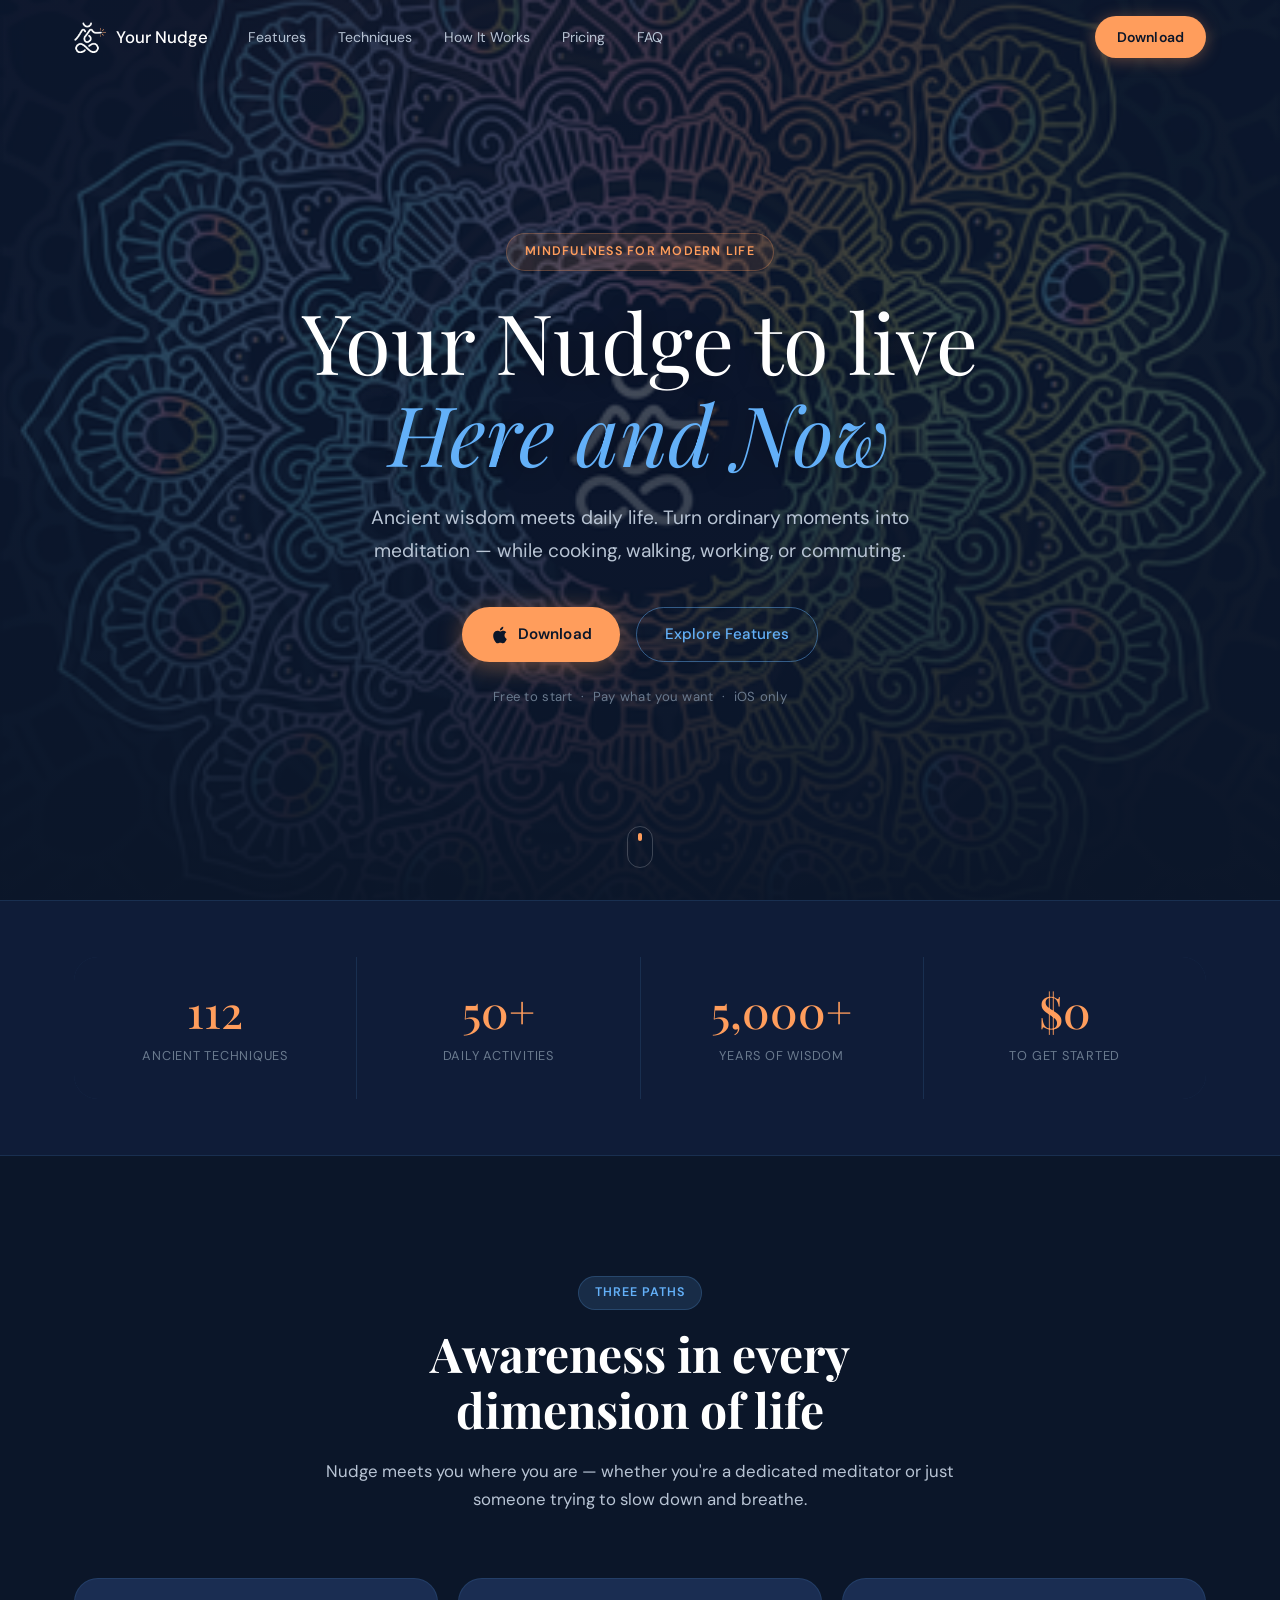
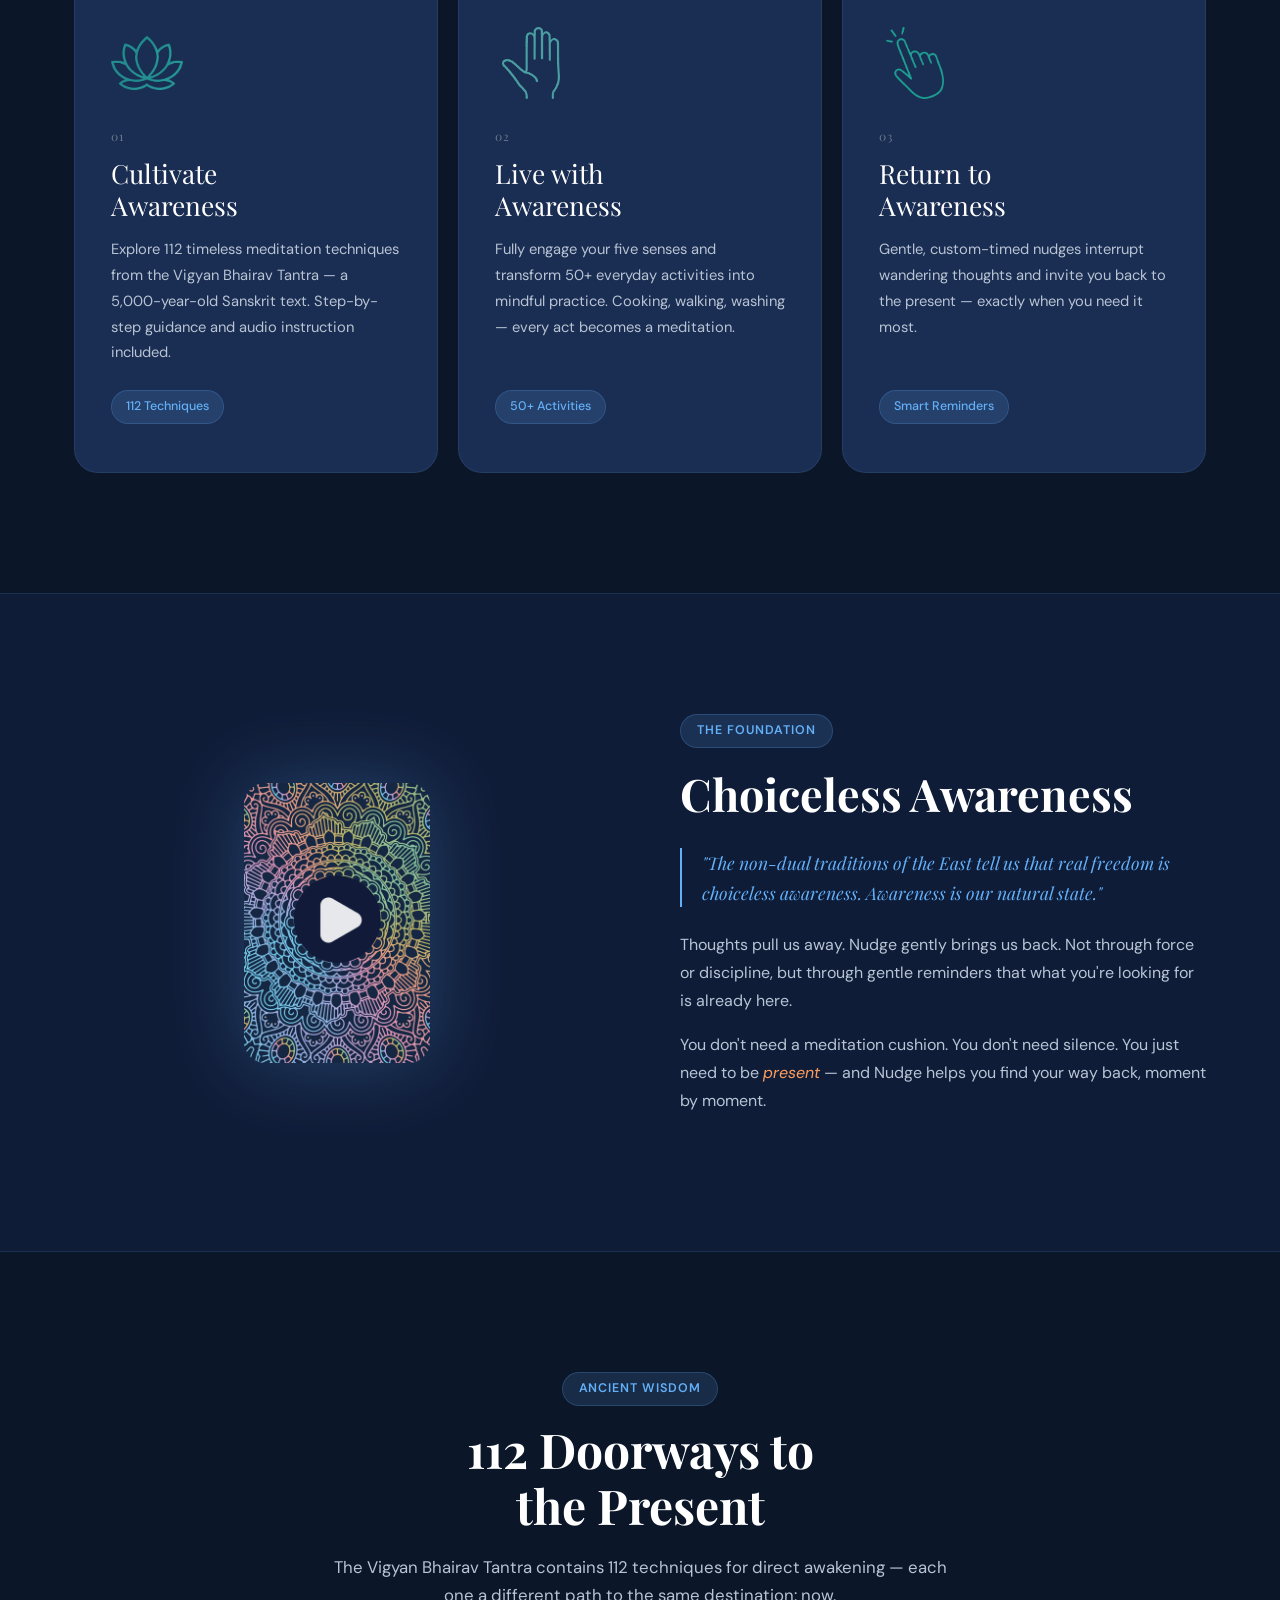
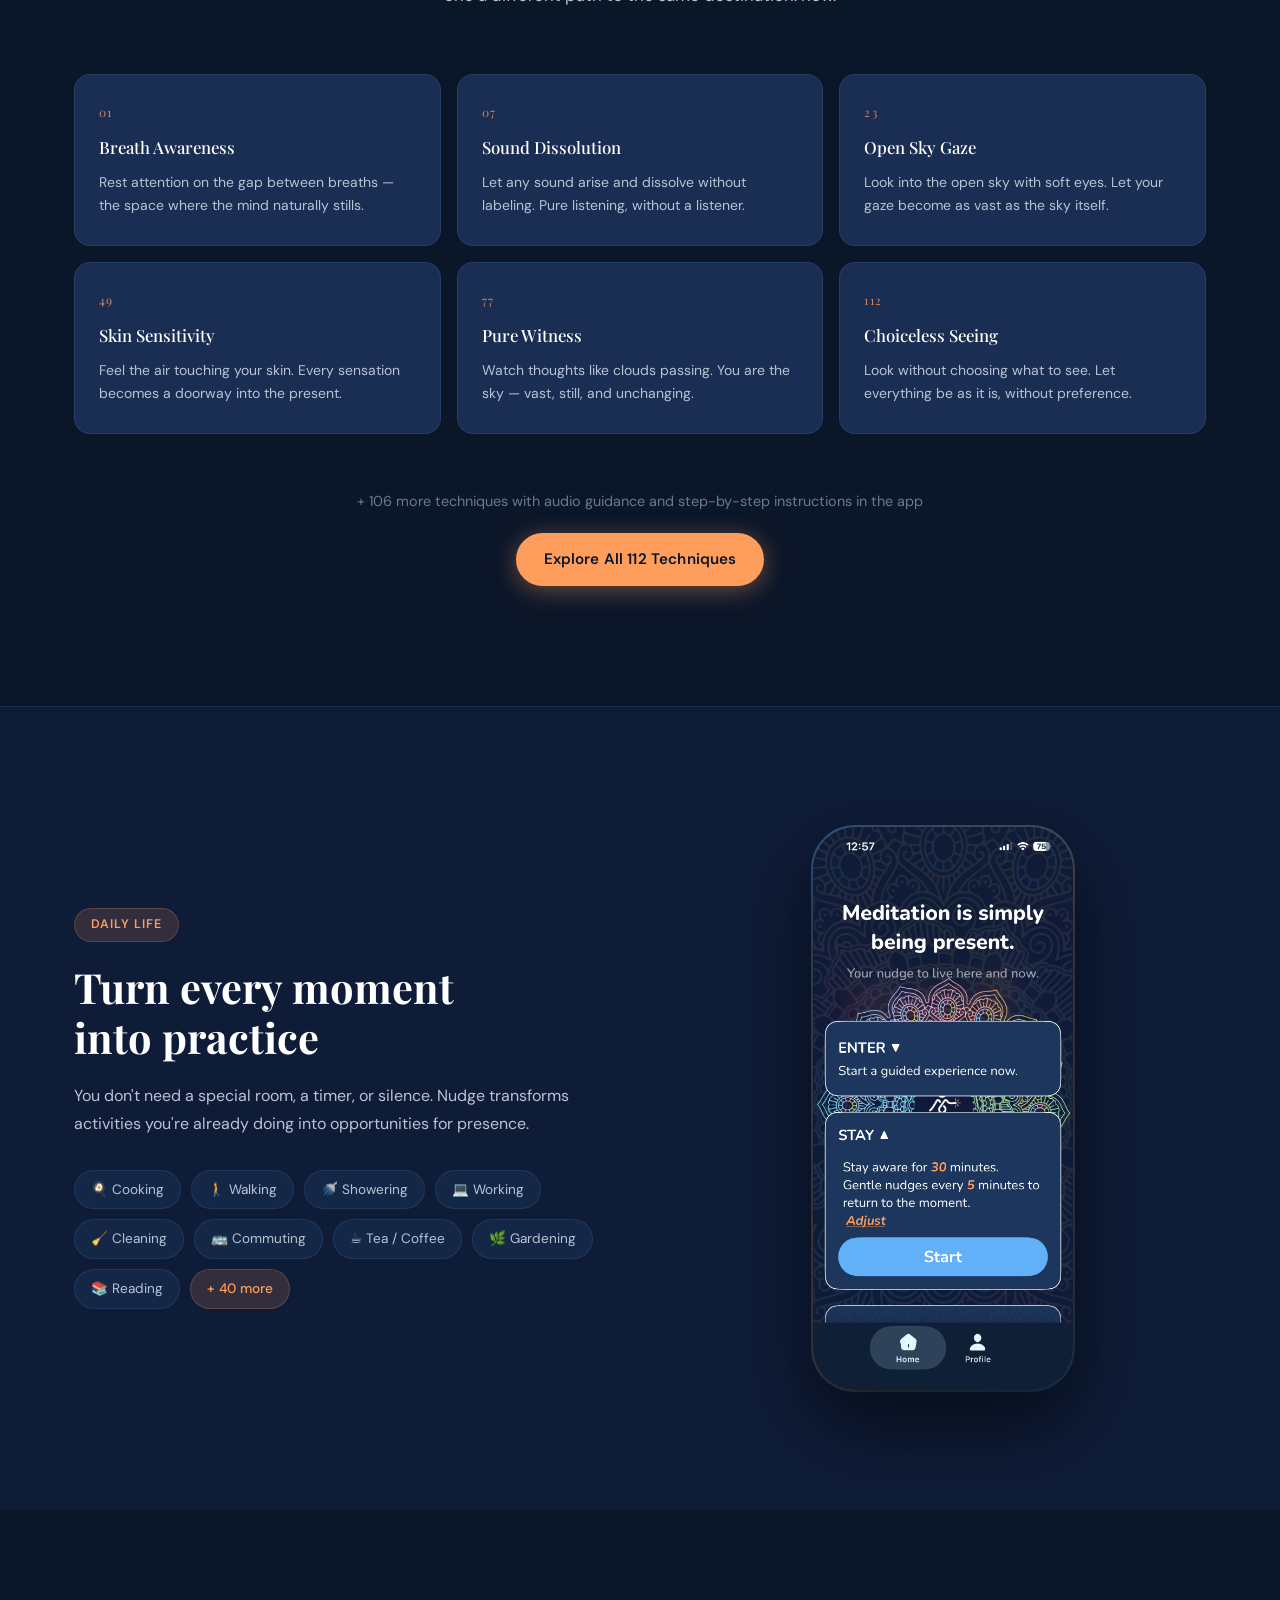
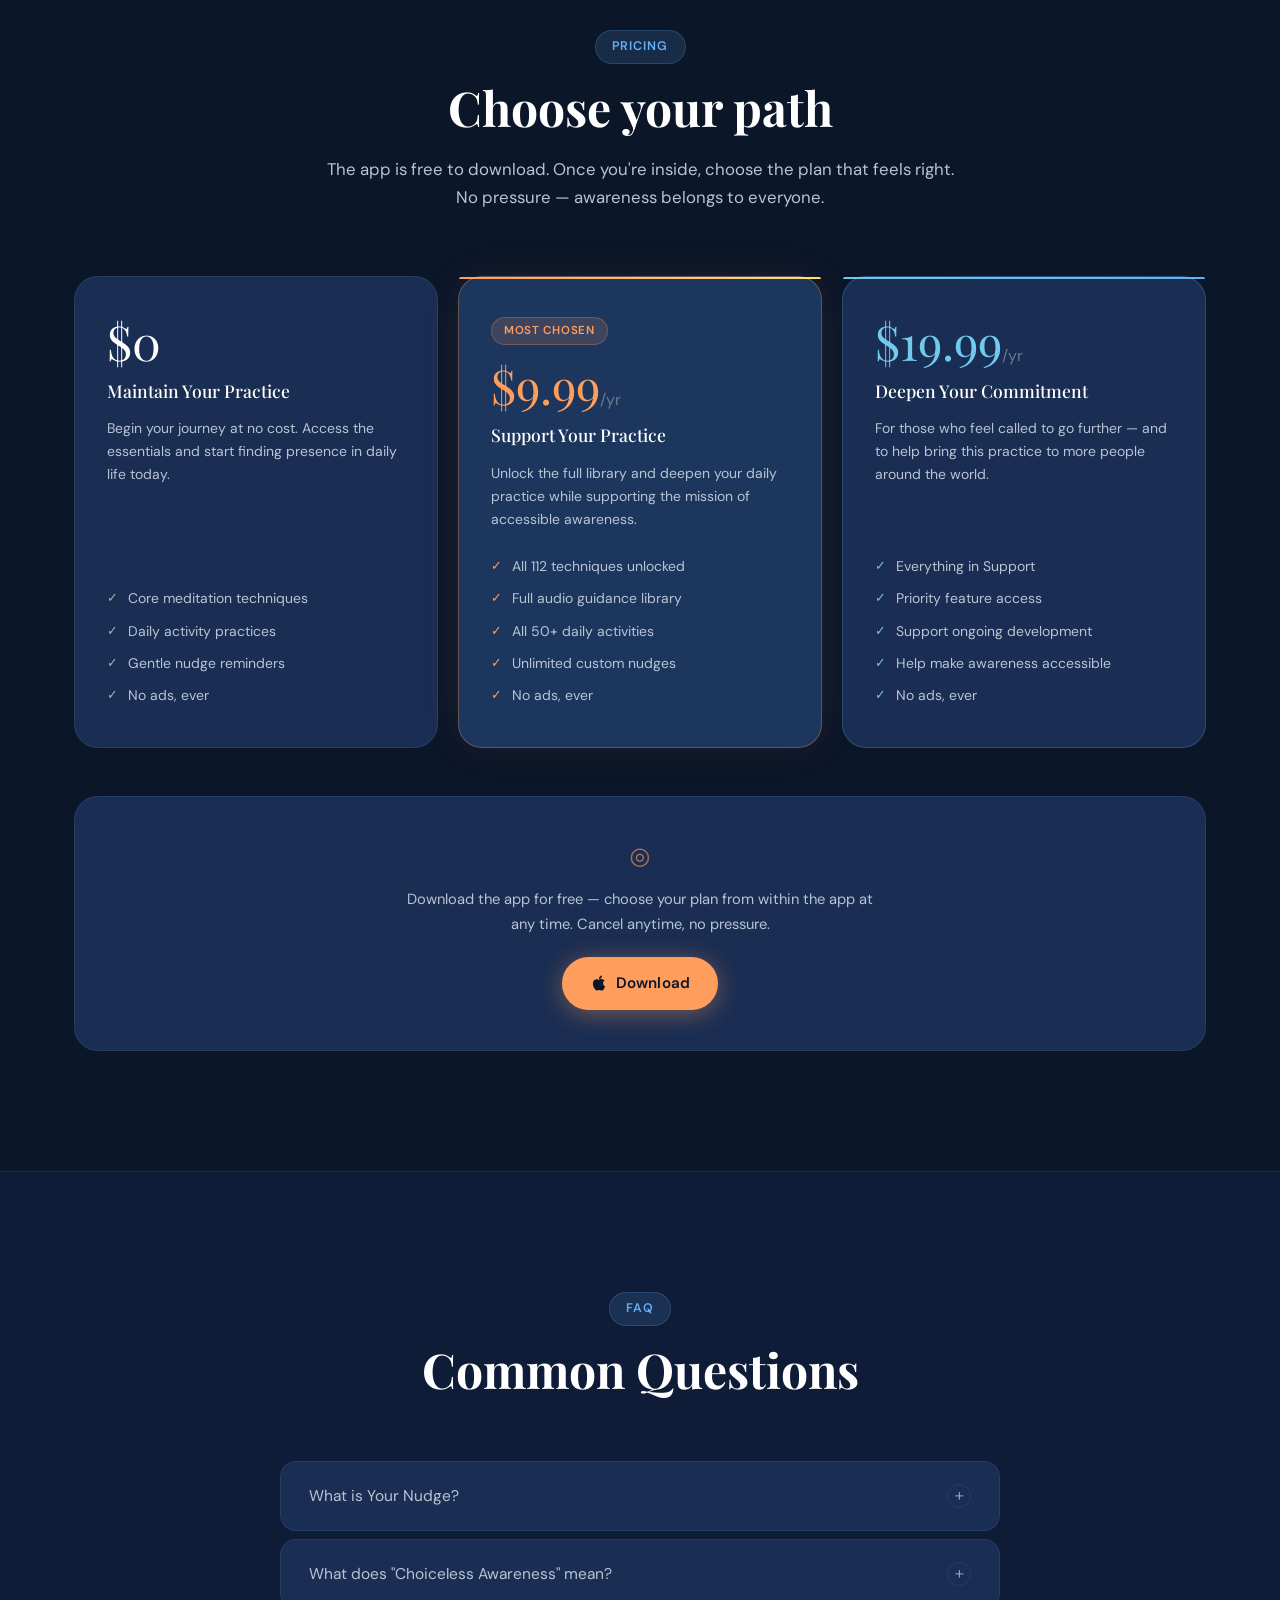
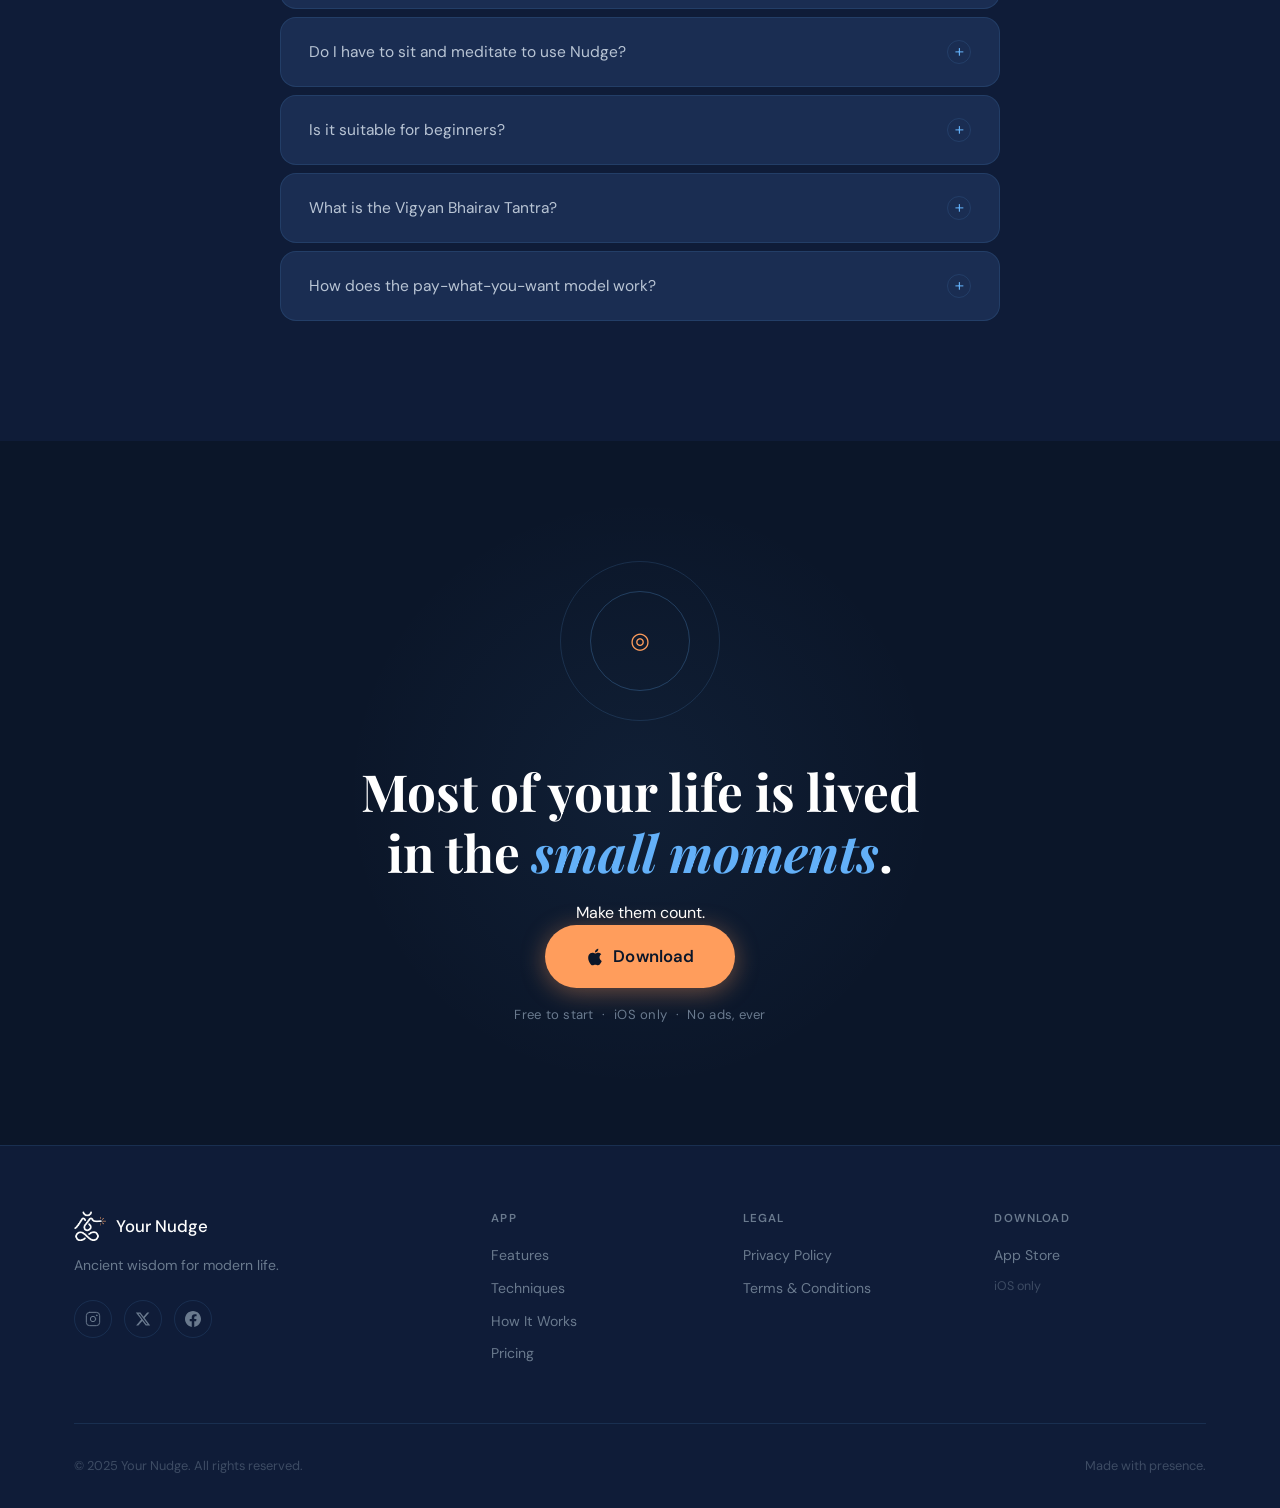
==== index.html @ 1a585593 "Refine hero, pricing, nav, and button clarity - Reduce hero mandala opacity 0.55 → 0.28 (calmer, les" ====
<!DOCTYPE html>
<html lang="en">
<head>
  <meta charset="UTF-8" />
  <meta name="viewport" content="width=device-width, initial-scale=1.0" />
  <title>Your Nudge — Live Here and Now</title>
  <meta name="description" content="Your Nudge is a mindfulness app rooted in ancient wisdom. Cultivate awareness, transform daily life, and return to the present moment — anywhere, anytime." />
  <meta property="og:title" content="Your Nudge — Live Here and Now" />
  <meta property="og:description" content="Ancient wisdom meets modern life. 112 timeless techniques, 50+ daily activities, gentle reminders. Free to start, iOS only." />
  <meta property="og:type" content="website" />
  <link rel="preconnect" href="https://fonts.googleapis.com" />
  <link rel="preconnect" href="https://fonts.gstatic.com" crossorigin />
  <link href="https://fonts.googleapis.com/css2?family=Playfair+Display:ital,wght@0,400;0,500;0,700;1,400;1,500&family=DM+Sans:opsz,wght@9..40,300;9..40,400;9..40,500;9..40,600&display=swap" rel="stylesheet" />
  <link rel="stylesheet" href="css/styles.css" />
</head>
<body>

  <!-- NAV -->
  <nav class="nav" id="nav">
    <div class="nav__inner">
      <a href="#" class="nav__logo">
        <img src="assets/ic_nudge_logo.png" alt="Your Nudge logo mark" width="32" height="32" />
        <span>Your Nudge</span>
      </a>
      <ul class="nav__links">
        <li><a href="#features" class="nav__link">Features</a></li>
        <li><a href="#techniques" class="nav__link">Techniques</a></li>
        <li><a href="#how-it-works" class="nav__link">How It Works</a></li>
        <li><a href="#pricing" class="nav__link">Pricing</a></li>
        <li><a href="#faq" class="nav__link">FAQ</a></li>
      </ul>
      <a href="https://apps.apple.com/us/app/your-nudge/id6739236420" class="btn btn--nav" target="_blank" rel="noopener">Download</a>
      <button class="nav__burger" id="navBurger" aria-label="Toggle menu">
        <span></span><span></span><span></span>
      </button>
    </div>
  </nav>

  <!-- MOBILE MENU -->
  <div class="mobile-menu" id="mobileMenu">
    <ul>
      <li><a href="#features">Features</a></li>
      <li><a href="#techniques">Techniques</a></li>
      <li><a href="#how-it-works">How It Works</a></li>
      <li><a href="#pricing">Pricing</a></li>
      <li><a href="#faq">FAQ</a></li>
      <li><a href="https://apps.apple.com/us/app/your-nudge/id6739236420" target="_blank" rel="noopener">Download</a></li>
    </ul>
  </div>

  <main>

    <!-- HERO -->
    <section class="hero" id="hero">
      <div class="hero__bg">
        <img src="assets/home_bg.png" alt="" class="hero__bg-img" aria-hidden="true" />
        <div class="hero__bg-overlay"></div>
      </div>
      <div class="hero__content">
        <div class="hero__badge reveal">Mindfulness for Modern Life</div>
        <h1 class="hero__title reveal reveal--d1">
          Your Nudge to live<br /><em>Here and Now</em>
        </h1>
        <p class="hero__sub reveal reveal--d2">
          Ancient wisdom meets daily life. Turn ordinary moments into meditation — while cooking, walking, working, or commuting.
        </p>
        <div class="hero__actions reveal reveal--d3">
          <a href="https://apps.apple.com/us/app/your-nudge/id6739236420" class="btn btn--primary" target="_blank" rel="noopener">
            <svg width="20" height="20" viewBox="0 0 24 24" fill="currentColor" aria-hidden="true"><path d="M18.71 19.5c-.83 1.24-1.71 2.45-3.05 2.47-1.34.03-1.77-.79-3.29-.79-1.53 0-2 .77-3.27.82-1.31.05-2.3-1.32-3.14-2.53C4.25 17 2.94 12.45 4.7 9.39c.87-1.52 2.43-2.48 4.12-2.51 1.28-.02 2.5.87 3.29.87.78 0 2.26-1.07 3.8-.91.65.03 2.47.26 3.64 1.98-.09.06-2.17 1.28-2.15 3.81.03 3.02 2.65 4.03 2.68 4.04-.03.07-.42 1.44-1.38 2.83M13 3.5c.73-.83 1.94-1.46 2.94-1.5.13 1.17-.34 2.35-1.04 3.19-.69.85-1.83 1.51-2.95 1.42-.15-1.15.41-2.35 1.05-3.11z"/></svg>
            Download
          </a>
          <a href="#features" class="btn btn--secondary">Explore Features</a>
        </div>
        <p class="hero__meta reveal reveal--d4">Free to start &nbsp;·&nbsp; Pay what you want &nbsp;·&nbsp; iOS only</p>
      </div>
      <div class="hero__scroll">
        <div class="scroll-indicator">
          <div class="scroll-indicator__dot"></div>
        </div>
      </div>
    </section>

    <!-- STATS -->
    <section class="stats">
      <div class="container">
        <div class="stats__grid">
          <div class="stat reveal">
            <span class="stat__n" data-count="112">0</span>
            <span class="stat__l">Ancient Techniques</span>
          </div>
          <div class="stat reveal reveal--d1">
            <span class="stat__n" data-count="50" data-suffix="+">0</span>
            <span class="stat__l">Daily Activities</span>
          </div>
          <div class="stat reveal reveal--d2">
            <span class="stat__n">5,000+</span>
            <span class="stat__l">Years of Wisdom</span>
          </div>
          <div class="stat reveal reveal--d3">
            <span class="stat__n">$0</span>
            <span class="stat__l">To Get Started</span>
          </div>
        </div>
      </div>
    </section>

    <!-- FEATURES / THREE PATHS -->
    <section class="features" id="features">
      <div class="container">
        <div class="section-head reveal">
          <span class="tag">Three Paths</span>
          <h2>Awareness in every<br />dimension of life</h2>
          <p>Nudge meets you where you are — whether you're a dedicated meditator or just someone trying to slow down and breathe.</p>
        </div>
        <div class="features__grid">
          <div class="fcard reveal">
            <div class="fcard__icon">
              <img src="assets/cultivate_icon.png" alt="Lotus flower — Cultivate Awareness" />
            </div>
            <span class="fcard__num">01</span>
            <h3>Cultivate<br />Awareness</h3>
            <p>Explore 112 timeless meditation techniques from the Vigyan Bhairav Tantra — a 5,000-year-old Sanskrit text. Step-by-step guidance and audio instruction included.</p>
            <span class="fcard__pill">112 Techniques</span>
          </div>
          <div class="fcard reveal reveal--d1">
            <div class="fcard__icon">
              <img src="assets/live_icon.png" alt="Open hand — Live with Awareness" />
            </div>
            <span class="fcard__num">02</span>
            <h3>Live with<br />Awareness</h3>
            <p>Fully engage your five senses and transform 50+ everyday activities into mindful practice. Cooking, walking, washing — every act becomes a meditation.</p>
            <span class="fcard__pill">50+ Activities</span>
          </div>
          <div class="fcard reveal reveal--d2">
            <div class="fcard__icon">
              <img src="assets/return_icon.png" alt="Tapping finger — Return to Awareness" />
            </div>
            <span class="fcard__num">03</span>
            <h3>Return to<br />Awareness</h3>
            <p>Gentle, custom-timed nudges interrupt wandering thoughts and invite you back to the present — exactly when you need it most.</p>
            <span class="fcard__pill">Smart Reminders</span>
          </div>
        </div>
      </div>
    </section>

    <!-- PHILOSOPHY -->
    <section class="philosophy" id="philosophy">
      <div class="container">
        <div class="philosophy__inner">
          <div class="philosophy__visual reveal">
            <img src="assets/intro_icon.png" alt="Colourful mandala — symbol of choiceless awareness" />
          </div>
          <div class="philosophy__copy reveal reveal--d1">
            <span class="tag">The Foundation</span>
            <h2>Choiceless Awareness</h2>
            <blockquote>"The non-dual traditions of the East tell us that real freedom is choiceless awareness. Awareness is our natural state."</blockquote>
            <p>Thoughts pull us away. Nudge gently brings us back. Not through force or discipline, but through gentle reminders that what you're looking for is already here.</p>
            <p>You don't need a meditation cushion. You don't need silence. You just need to be <em>present</em> — and Nudge helps you find your way back, moment by moment.</p>
          </div>
        </div>
      </div>
    </section>

    <!-- TECHNIQUES -->
    <section class="techniques" id="techniques">
      <div class="container">
        <div class="section-head reveal">
          <span class="tag">Ancient Wisdom</span>
          <h2>112 Doorways to<br />the Present</h2>
          <p>The Vigyan Bhairav Tantra contains 112 techniques for direct awakening — each one a different path to the same destination: now.</p>
        </div>
        <div class="techniques__grid">
          <div class="tcard reveal">
            <span class="tcard__n">01</span>
            <h4>Breath Awareness</h4>
            <p>Rest attention on the gap between breaths — the space where the mind naturally stills.</p>
          </div>
          <div class="tcard reveal reveal--d1">
            <span class="tcard__n">07</span>
            <h4>Sound Dissolution</h4>
            <p>Let any sound arise and dissolve without labeling. Pure listening, without a listener.</p>
          </div>
          <div class="tcard reveal reveal--d2">
            <span class="tcard__n">23</span>
            <h4>Open Sky Gaze</h4>
            <p>Look into the open sky with soft eyes. Let your gaze become as vast as the sky itself.</p>
          </div>
          <div class="tcard reveal reveal--d3">
            <span class="tcard__n">49</span>
            <h4>Skin Sensitivity</h4>
            <p>Feel the air touching your skin. Every sensation becomes a doorway into the present.</p>
          </div>
          <div class="tcard reveal reveal--d1">
            <span class="tcard__n">77</span>
            <h4>Pure Witness</h4>
            <p>Watch thoughts like clouds passing. You are the sky — vast, still, and unchanging.</p>
          </div>
          <div class="tcard reveal reveal--d2">
            <span class="tcard__n">112</span>
            <h4>Choiceless Seeing</h4>
            <p>Look without choosing what to see. Let everything be as it is, without preference.</p>
          </div>
        </div>
        <div class="techniques__footer reveal">
          <p>+ 106 more techniques with audio guidance and step-by-step instructions in the app</p>
          <a href="https://apps.apple.com/us/app/your-nudge/id6739236420" class="btn btn--primary" target="_blank" rel="noopener">Explore All 112 Techniques</a>
        </div>
      </div>
    </section>

    <!-- HOW IT WORKS / ACTIVITIES -->
    <section class="activities" id="how-it-works">
      <div class="container">
        <div class="activities__inner">
          <div class="activities__copy reveal">
            <span class="tag tag--orange">Daily Life</span>
            <h2>Turn every moment<br />into practice</h2>
            <p>You don't need a special room, a timer, or silence. Nudge transforms activities you're already doing into opportunities for presence.</p>
            <div class="activity-chips">
              <span class="chip">🍳 Cooking</span>
              <span class="chip">🚶 Walking</span>
              <span class="chip">🚿 Showering</span>
              <span class="chip">💻 Working</span>
              <span class="chip">🧹 Cleaning</span>
              <span class="chip">🚌 Commuting</span>
              <span class="chip">☕ Tea / Coffee</span>
              <span class="chip">🌿 Gardening</span>
              <span class="chip">📚 Reading</span>
              <span class="chip chip--more">+ 40 more</span>
            </div>
          </div>
          <div class="activities__phone reveal reveal--d1">
            <div class="phone-wrap">
              <img src="assets/screenshot_home.png" alt="Your Nudge app home screen showing meditation options" class="phone-screenshot" />
            </div>
          </div>
        </div>
      </div>
    </section>

    <!-- PRICING -->
    <section class="pricing" id="pricing">
      <div class="container">
        <div class="section-head reveal">
          <span class="tag">Pricing</span>
          <h2>Choose your path</h2>
          <p>The app is free to download. Once you're inside, choose the plan that feels right. No pressure — awareness belongs to everyone.</p>
        </div>
        <div class="plans reveal">
          <div class="plan">
            <div class="plan__price">$0</div>
            <h3 class="plan__name">Maintain Your Practice</h3>
            <p class="plan__desc">Begin your journey at no cost. Access the essentials and start finding presence in daily life today.</p>
            <ul class="plan__features">
              <li>Core meditation techniques</li>
              <li>Daily activity practices</li>
              <li>Gentle nudge reminders</li>
              <li>No ads, ever</li>
            </ul>
          </div>
          <div class="plan plan--featured">
            <div class="plan__badge">Most Chosen</div>
            <div class="plan__price">$9.99<span>/yr</span></div>
            <h3 class="plan__name">Support Your Practice</h3>
            <p class="plan__desc">Unlock the full library and deepen your daily practice while supporting the mission of accessible awareness.</p>
            <ul class="plan__features">
              <li>All 112 techniques unlocked</li>
              <li>Full audio guidance library</li>
              <li>All 50+ daily activities</li>
              <li>Unlimited custom nudges</li>
              <li>No ads, ever</li>
            </ul>
          </div>
          <div class="plan plan--deep">
            <div class="plan__price">$19.99<span>/yr</span></div>
            <h3 class="plan__name">Deepen Your Commitment</h3>
            <p class="plan__desc">For those who feel called to go further — and to help bring this practice to more people around the world.</p>
            <ul class="plan__features">
              <li>Everything in Support</li>
              <li>Priority feature access</li>
              <li>Support ongoing development</li>
              <li>Help make awareness accessible</li>
              <li>No ads, ever</li>
            </ul>
          </div>
        </div>
        <div class="plans__note reveal">
          <span>◎</span>
          <p>Download the app for free — choose your plan from within the app at any time. Cancel anytime, no pressure.</p>
          <a href="https://apps.apple.com/us/app/your-nudge/id6739236420" class="btn btn--primary" target="_blank" rel="noopener">
            <svg width="18" height="18" viewBox="0 0 24 24" fill="currentColor" aria-hidden="true"><path d="M18.71 19.5c-.83 1.24-1.71 2.45-3.05 2.47-1.34.03-1.77-.79-3.29-.79-1.53 0-2 .77-3.27.82-1.31.05-2.3-1.32-3.14-2.53C4.25 17 2.94 12.45 4.7 9.39c.87-1.52 2.43-2.48 4.12-2.51 1.28-.02 2.5.87 3.29.87.78 0 2.26-1.07 3.8-.91.65.03 2.47.26 3.64 1.98-.09.06-2.17 1.28-2.15 3.81.03 3.02 2.65 4.03 2.68 4.04-.03.07-.42 1.44-1.38 2.83M13 3.5c.73-.83 1.94-1.46 2.94-1.5.13 1.17-.34 2.35-1.04 3.19-.69.85-1.83 1.51-2.95 1.42-.15-1.15.41-2.35 1.05-3.11z"/></svg>
            Download
          </a>
        </div>
      </div>
    </section>

    <!-- FAQ -->
    <section class="faq" id="faq">
      <div class="container">
        <div class="section-head reveal">
          <span class="tag">FAQ</span>
          <h2>Common Questions</h2>
        </div>
        <div class="faq__list">
          <div class="fq reveal">
            <button class="fq__q">What is Your Nudge?<span class="fq__icon" aria-hidden="true">+</span></button>
            <div class="fq__a"><p>Nudge is a mindfulness app rooted in ancient wisdom — the Vigyan Bhairav Tantra. It helps you cultivate awareness, live with awareness in daily life, and gently return to the present with timely nudges.</p></div>
          </div>
          <div class="fq reveal reveal--d1">
            <button class="fq__q">What does "Choiceless Awareness" mean?<span class="fq__icon" aria-hidden="true">+</span></button>
            <div class="fq__a"><p>It's the essence of mindfulness — awareness without effort or judgment. Nudge is designed to help you taste this state in daily life, not just in formal meditation sessions.</p></div>
          </div>
          <div class="fq reveal reveal--d2">
            <button class="fq__q">Do I have to sit and meditate to use Nudge?<span class="fq__icon" aria-hidden="true">+</span></button>
            <div class="fq__a"><p>Not at all. Nudge works in everyday life — while cooking, walking, working, or commuting. It's about being present wherever you are, not about finding time to sit still.</p></div>
          </div>
          <div class="fq reveal">
            <button class="fq__q">Is it suitable for beginners?<span class="fq__icon" aria-hidden="true">+</span></button>
            <div class="fq__a"><p>Absolutely. No meditation experience required. The app meets you where you are, whether you've practiced for years or are brand new to mindfulness.</p></div>
          </div>
          <div class="fq reveal reveal--d1">
            <button class="fq__q">What is the Vigyan Bhairav Tantra?<span class="fq__icon" aria-hidden="true">+</span></button>
            <div class="fq__a"><p>A 5,000-year-old Sanskrit text containing a dialogue between Shiva and Parvati, describing 112 techniques for directly experiencing the present moment. It's the foundation of many Eastern contemplative traditions.</p></div>
          </div>
          <div class="fq reveal reveal--d2">
            <button class="fq__q">How does the pay-what-you-want model work?<span class="fq__icon" aria-hidden="true">+</span></button>
            <div class="fq__a"><p>Start completely free. If you find value in the app, you choose what to pay. There are no ads regardless of what you pay, and you can cancel anytime.</p></div>
          </div>
        </div>
      </div>
    </section>

    <!-- FINAL CTA -->
    <section class="cta-final">
      <div class="container">
        <div class="cta-final__inner reveal">
          <div class="cta-final__mandala">
            <div class="mv-ring mv-ring--1"></div>
            <div class="mv-ring mv-ring--2"></div>
            <div class="mv-core">◎</div>
          </div>
          <h2>Most of your life is lived<br />in the <em>small moments</em>.</h2>
          <p>Make them count.</p>
          <a href="https://apps.apple.com/us/app/your-nudge/id6739236420" class="btn btn--primary btn--lg" target="_blank" rel="noopener">
            <svg width="20" height="20" viewBox="0 0 24 24" fill="currentColor" aria-hidden="true"><path d="M18.71 19.5c-.83 1.24-1.71 2.45-3.05 2.47-1.34.03-1.77-.79-3.29-.79-1.53 0-2 .77-3.27.82-1.31.05-2.3-1.32-3.14-2.53C4.25 17 2.94 12.45 4.7 9.39c.87-1.52 2.43-2.48 4.12-2.51 1.28-.02 2.5.87 3.29.87.78 0 2.26-1.07 3.8-.91.65.03 2.47.26 3.64 1.98-.09.06-2.17 1.28-2.15 3.81.03 3.02 2.65 4.03 2.68 4.04-.03.07-.42 1.44-1.38 2.83M13 3.5c.73-.83 1.94-1.46 2.94-1.5.13 1.17-.34 2.35-1.04 3.19-.69.85-1.83 1.51-2.95 1.42-.15-1.15.41-2.35 1.05-3.11z"/></svg>
            Download
          </a>
          <span class="cta-final__note">Free to start &nbsp;·&nbsp; iOS only &nbsp;·&nbsp; No ads, ever</span>
        </div>
      </div>
    </section>

  </main>

  <!-- FOOTER -->
  <footer class="footer">
    <div class="container">
      <div class="footer__top">
        <div class="footer__brand">
          <a href="#" class="nav__logo">
            <img src="assets/ic_nudge_logo.png" alt="Your Nudge logo mark" width="28" height="28" />
            <span>Your Nudge</span>
          </a>
          <p>Ancient wisdom for modern life.</p>
          <div class="footer__social">
            <a href="#" aria-label="Instagram" rel="noopener">
              <svg viewBox="0 0 24 24" fill="none" stroke="currentColor" stroke-width="1.5" stroke-linecap="round" stroke-linejoin="round"><rect x="2" y="2" width="20" height="20" rx="5"/><circle cx="12" cy="12" r="4"/><circle cx="17.5" cy="6.5" r="0.5" fill="currentColor"/></svg>
            </a>
            <a href="#" aria-label="X / Twitter" rel="noopener">
              <svg viewBox="0 0 24 24" fill="currentColor"><path d="M18.244 2.25h3.308l-7.227 8.26 8.502 11.24H16.17l-5.214-6.817L4.99 21.75H1.68l7.73-8.835L1.254 2.25H8.08l4.713 6.231zm-1.161 17.52h1.833L7.084 4.126H5.117z"/></svg>
            </a>
            <a href="#" aria-label="Facebook" rel="noopener">
              <svg viewBox="0 0 24 24" fill="currentColor"><path d="M24 12.073c0-6.627-5.373-12-12-12s-12 5.373-12 12c0 5.99 4.388 10.954 10.125 11.854v-8.385H7.078v-3.47h3.047V9.43c0-3.007 1.792-4.669 4.533-4.669 1.312 0 2.686.235 2.686.235v2.953H15.83c-1.491 0-1.956.925-1.956 1.874v2.25h3.328l-.532 3.47h-2.796v8.385C19.612 23.027 24 18.062 24 12.073z"/></svg>
            </a>
          </div>
        </div>
        <div class="footer__nav">
          <div class="footer__col">
            <h4>App</h4>
            <a href="#features">Features</a>
            <a href="#techniques">Techniques</a>
            <a href="#how-it-works">How It Works</a>
            <a href="#pricing">Pricing</a>
          </div>
          <div class="footer__col">
            <h4>Legal</h4>
            <a href="/privacy.html">Privacy Policy</a>
            <a href="/terms.html">Terms &amp; Conditions</a>
          </div>
          <div class="footer__col">
            <h4>Download</h4>
            <a href="https://apps.apple.com/us/app/your-nudge/id6739236420" target="_blank" rel="noopener">App Store</a>
            <p class="footer__ios">iOS only</p>
          </div>
        </div>
      </div>
      <div class="footer__bottom">
        <p>&copy; 2025 Your Nudge. All rights reserved.</p>
        <p>Made with presence.</p>
      </div>
    </div>
  </footer>

  <script src="js/main.js"></script>
</body>
</html>
---- css/styles.css ----
/* ============================================================
   YOUR NUDGE — Design System & Styles
   Colors sourced directly from app source (Colors.xcassets)
   Primary: #1D365D  PrimaryDark: #0F1C38
   Secondary (accent blue): #63B0F8
   Orange accent: #FF9D5C
   Teal: #71CAEE  Sage: #83C59B
   ============================================================ */

/* ---------- Custom Properties ---------- */
:root {
  --bg:          #0B1629;
  --bg-alt:      #0F1C38;
  --bg-card:     #1A2D52;
  --bg-panel:    #1D365D;
  --blue:        #63B0F8;
  --blue-dim:    rgba(99,176,248,0.15);
  --orange:      #FF9D5C;
  --orange-dim:  rgba(255,157,92,0.15);
  --teal:        #71CAEE;
  --sage:        #83C59B;
  --yellow:      #FFE16A;
  --text:        #FFFFFF;
  --text-mid:    #B8C4D4;
  --text-dim:    #6A7A8E;
  --border:      rgba(99,176,248,0.12);
  --border-warm: rgba(255,157,92,0.2);
  --white:       #FFFFFF;

  --ff-serif: 'Playfair Display', Georgia, serif;
  --ff-sans:  'DM Sans', system-ui, sans-serif;

  --r-sm:  8px;
  --r-md:  16px;
  --r-lg:  24px;
  --r-xl:  40px;
  --r-full:9999px;

  --shadow-sm: 0 2px 12px rgba(0,0,0,0.3);
  --shadow-md: 0 8px 40px rgba(0,0,0,0.4);
  --shadow-lg: 0 24px 80px rgba(0,0,0,0.5);
  --glow-blue: 0 0 40px rgba(99,176,248,0.15);
  --glow-orange: 0 0 40px rgba(255,157,92,0.2);

  --ease-out: cubic-bezier(0.16, 1, 0.3, 1);
  --ease-in-out: cubic-bezier(0.45, 0, 0.55, 1);
}

/* ---------- Reset ---------- */
*, *::before, *::after { box-sizing: border-box; margin: 0; padding: 0; }
html { scroll-behavior: smooth; font-size: 16px; }
body {
  font-family: var(--ff-sans);
  background: var(--bg);
  color: var(--text);
  line-height: 1.6;
  overflow-x: hidden;
}
img, svg { display: block; max-width: 100%; }
a { text-decoration: none; color: inherit; }
ul { list-style: none; }
button { cursor: pointer; border: none; background: none; font-family: inherit; }

/* ---------- Container ---------- */
.container {
  width: 100%;
  max-width: 1180px;
  margin: 0 auto;
  padding: 0 24px;
}

/* ---------- Buttons ---------- */
.btn {
  display: inline-flex;
  align-items: center;
  gap: 8px;
  padding: 14px 28px;
  border-radius: var(--r-full);
  font-family: var(--ff-sans);
  font-size: 0.95rem;
  font-weight: 500;
  letter-spacing: 0.01em;
  transition: all 0.25s var(--ease-out);
  white-space: nowrap;
}
.btn--primary {
  background: var(--orange);
  color: #0B1629;
  font-weight: 600;
  box-shadow: 0 4px 24px rgba(255,157,92,0.4);
}
.btn--primary:hover {
  background: #ffb07a;
  transform: translateY(-2px);
  box-shadow: 0 8px 32px rgba(255,157,92,0.5);
}
.btn--ghost {
  background: transparent;
  color: var(--text-mid);
  border: 1.5px solid var(--border);
}
.btn--ghost:hover {
  color: var(--white);
  border-color: rgba(255,255,255,0.3);
  background: rgba(255,255,255,0.05);
  transform: translateY(-2px);
}
.btn--secondary {
  background: transparent;
  color: var(--blue);
  border: 1.5px solid rgba(99,176,248,0.45);
}
.btn--secondary:hover {
  color: var(--white);
  border-color: var(--blue);
  background: rgba(99,176,248,0.1);
  transform: translateY(-2px);
}
.btn--outline {
  background: transparent;
  color: var(--blue);
  border: 1.5px solid var(--blue);
}
.btn--outline:hover {
  background: var(--blue);
  color: var(--bg);
  transform: translateY(-2px);
}
.btn--nav {
  padding: 10px 22px;
  font-size: 0.875rem;
  background: var(--orange);
  color: #0B1629;
  font-weight: 600;
  border-radius: var(--r-full);
  box-shadow: 0 2px 16px rgba(255,157,92,0.35);
}
.btn--nav:hover {
  background: #ffb07a;
  transform: translateY(-1px);
}
.btn--lg {
  padding: 18px 40px;
  font-size: 1.05rem;
}

/* ---------- Section Header ---------- */
.section-head {
  text-align: center;
  max-width: 640px;
  margin: 0 auto 64px;
}
.section-head h2 {
  font-family: var(--ff-serif);
  font-size: clamp(2rem, 4vw, 3rem);
  line-height: 1.15;
  margin: 16px 0 20px;
  color: var(--white);
}
.section-head p {
  color: var(--text-mid);
  font-size: 1.05rem;
  line-height: 1.7;
}
.tag {
  display: inline-block;
  padding: 6px 16px;
  background: var(--blue-dim);
  color: var(--blue);
  border-radius: var(--r-full);
  font-size: 0.78rem;
  font-weight: 600;
  letter-spacing: 0.08em;
  text-transform: uppercase;
  border: 1px solid rgba(99,176,248,0.2);
}
.tag--orange {
  background: var(--orange-dim);
  color: var(--orange);
  border-color: rgba(255,157,92,0.2);
}

/* ---------- Scroll Reveal ---------- */
.reveal {
  opacity: 0;
  transform: translateY(32px);
  transition: opacity 0.7s var(--ease-out), transform 0.7s var(--ease-out);
}
.reveal.is-visible {
  opacity: 1;
  transform: translateY(0);
}
.reveal--d1 { transition-delay: 0.1s; }
.reveal--d2 { transition-delay: 0.2s; }
.reveal--d3 { transition-delay: 0.3s; }
.reveal--d4 { transition-delay: 0.4s; }

/* ============================================================
   NAV
   ============================================================ */
.nav {
  position: fixed;
  top: 0; left: 0; right: 0;
  z-index: 100;
  padding: 16px 0;
  transition: background 0.3s, box-shadow 0.3s, padding 0.3s;
}
.nav.scrolled {
  background: rgba(11,22,41,0.92);
  backdrop-filter: blur(16px);
  -webkit-backdrop-filter: blur(16px);
  box-shadow: 0 1px 0 rgba(99,176,248,0.1), 0 4px 24px rgba(0,0,0,0.4);
  padding: 10px 0;
}
.nav__inner {
  max-width: 1180px;
  margin: 0 auto;
  padding: 0 24px;
  display: flex;
  align-items: center;
  gap: 40px;
}
.nav__logo {
  display: flex;
  align-items: center;
  gap: 10px;
  font-family: var(--ff-sans);
  font-size: 1.05rem;
  font-weight: 500;
  color: var(--white);
  flex-shrink: 0;
}
.nav__logo img {
  width: 32px;
  height: 32px;
  object-fit: contain;
}
.nav__links {
  display: flex;
  gap: 32px;
  flex: 1;
}
.nav__link {
  font-size: 0.88rem;
  font-weight: 400;
  color: var(--text-mid);
  transition: color 0.2s;
  position: relative;
}
.nav__link::after {
  content: '';
  position: absolute;
  bottom: -2px; left: 0; right: 0;
  height: 1px;
  background: var(--blue);
  transform: scaleX(0);
  transition: transform 0.25s var(--ease-out);
  transform-origin: left;
}
.nav__link:hover { color: var(--white); }
.nav__link:hover::after { transform: scaleX(1); }
.nav__burger {
  display: none;
  flex-direction: column;
  gap: 5px;
  padding: 4px;
  margin-left: auto;
}
.nav__burger span {
  display: block;
  width: 22px; height: 2px;
  background: var(--text-mid);
  border-radius: 2px;
  transition: all 0.25s;
}
.nav__burger.open span:nth-child(1) { transform: translateY(7px) rotate(45deg); background: var(--white); }
.nav__burger.open span:nth-child(2) { opacity: 0; }
.nav__burger.open span:nth-child(3) { transform: translateY(-7px) rotate(-45deg); background: var(--white); }

/* ---------- Mobile Menu ---------- */
.mobile-menu {
  display: none;
  position: fixed;
  top: 0; left: 0; right: 0; bottom: 0;
  background: var(--bg-alt);
  z-index: 99;
  padding: 100px 32px 40px;
  flex-direction: column;
}
.mobile-menu.open { display: flex; }
.mobile-menu ul { display: flex; flex-direction: column; gap: 0; }
.mobile-menu a {
  display: block;
  padding: 18px 0;
  font-family: var(--ff-serif);
  font-size: 1.6rem;
  color: var(--text-mid);
  border-bottom: 1px solid var(--border);
  transition: color 0.2s;
}
.mobile-menu a:hover { color: var(--white); }

/* ============================================================
   HERO
   ============================================================ */
.hero {
  position: relative;
  min-height: 100svh;
  display: flex;
  align-items: center;
  justify-content: center;
  overflow: hidden;
  padding: 120px 24px 80px;
}
.hero__bg {
  position: absolute;
  inset: 0;
  z-index: 0;
}
.hero__bg-img {
  width: 100%;
  height: 100%;
  object-fit: cover;
  object-position: center;
  opacity: 0.28;
}
.hero__bg-overlay {
  position: absolute;
  inset: 0;
  background: linear-gradient(
    to bottom,
    rgba(11,22,41,0.3) 0%,
    rgba(11,22,41,0.1) 40%,
    rgba(11,22,41,0.6) 80%,
    rgba(11,22,41,0.95) 100%
  );
}
.hero__content {
  position: relative;
  z-index: 1;
  text-align: center;
  max-width: 780px;
}
.hero__badge {
  display: inline-block;
  padding: 8px 18px;
  background: rgba(255,157,92,0.12);
  color: var(--orange);
  border: 1px solid rgba(255,157,92,0.25);
  border-radius: var(--r-full);
  font-size: 0.78rem;
  font-weight: 600;
  letter-spacing: 0.1em;
  text-transform: uppercase;
  margin-bottom: 24px;
}
.hero__title {
  font-family: var(--ff-serif);
  font-size: clamp(2.8rem, 7vw, 5.2rem);
  font-weight: 400;
  line-height: 1.1;
  color: var(--white);
  margin-bottom: 24px;
  text-shadow: 0 2px 24px rgba(0,0,0,0.4);
}
.hero__title em {
  font-style: italic;
  color: var(--blue);
}
.hero__sub {
  font-size: clamp(1rem, 2vw, 1.2rem);
  color: var(--text-mid);
  line-height: 1.7;
  margin-bottom: 40px;
  max-width: 560px;
  margin-left: auto;
  margin-right: auto;
}
.hero__actions {
  display: flex;
  gap: 16px;
  justify-content: center;
  flex-wrap: wrap;
  margin-bottom: 24px;
}
.hero__meta {
  font-size: 0.82rem;
  color: var(--text-dim);
  letter-spacing: 0.02em;
}
.hero__scroll {
  position: absolute;
  bottom: 32px; left: 50%;
  transform: translateX(-50%);
  z-index: 1;
}
.scroll-indicator {
  width: 26px; height: 42px;
  border: 1.5px solid rgba(255,255,255,0.2);
  border-radius: var(--r-full);
  display: flex;
  justify-content: center;
  padding: 6px 0;
}
.scroll-indicator__dot {
  width: 4px; height: 8px;
  background: var(--orange);
  border-radius: var(--r-full);
  animation: scrollBounce 1.8s ease-in-out infinite;
}
@keyframes scrollBounce {
  0%, 100% { transform: translateY(0); opacity: 1; }
  50%       { transform: translateY(12px); opacity: 0.3; }
}

/* ============================================================
   STATS
   ============================================================ */
.stats {
  background: var(--bg-alt);
  border-top: 1px solid var(--border);
  border-bottom: 1px solid var(--border);
  padding: 56px 0;
}
.stats__grid {
  display: grid;
  grid-template-columns: repeat(4, 1fr);
  gap: 1px;
  background: var(--border);
  border-radius: var(--r-lg);
  overflow: hidden;
}
.stat {
  background: var(--bg-alt);
  padding: 32px 24px;
  text-align: center;
  transition: background 0.2s;
}
.stat:hover { background: var(--bg-card); }
.stat__n {
  display: block;
  font-family: var(--ff-serif);
  font-size: 2.8rem;
  font-weight: 500;
  color: var(--orange);
  line-height: 1;
  margin-bottom: 8px;
}
.stat__l {
  font-size: 0.8rem;
  color: var(--text-dim);
  letter-spacing: 0.06em;
  text-transform: uppercase;
}

/* ============================================================
   FEATURES / THREE PATHS
   ============================================================ */
.features {
  padding: 120px 0;
  background: var(--bg);
}
.features__grid {
  display: grid;
  grid-template-columns: repeat(3, 1fr);
  gap: 20px;
}
.fcard {
  background: var(--bg-card);
  border: 1px solid var(--border);
  border-radius: var(--r-lg);
  padding: 48px 36px;
  display: flex;
  flex-direction: column;
  position: relative;
  overflow: hidden;
  transition: transform 0.3s var(--ease-out), box-shadow 0.3s, border-color 0.3s;
}
.fcard::after {
  content: '';
  position: absolute;
  top: 0; left: 0; right: 0;
  height: 2px;
  background: linear-gradient(90deg, var(--blue), var(--teal));
  opacity: 0;
  transition: opacity 0.3s;
}
.fcard:hover {
  transform: translateY(-6px);
  box-shadow: var(--shadow-lg), var(--glow-blue);
  border-color: rgba(99,176,248,0.25);
}
.fcard:hover::after { opacity: 1; }
.fcard__icon {
  width: 72px;
  height: 72px;
  margin-bottom: 28px;
  flex-shrink: 0;
}
.fcard__icon img {
  width: 100%;
  height: 100%;
  object-fit: contain;
}
.fcard__num {
  font-family: var(--ff-serif);
  font-size: 0.75rem;
  color: var(--text-dim);
  letter-spacing: 0.12em;
  margin-bottom: 12px;
}
.fcard h3 {
  font-family: var(--ff-serif);
  font-size: 1.65rem;
  line-height: 1.2;
  font-weight: 400;
  color: var(--white);
  margin-bottom: 16px;
}
.fcard p {
  font-size: 0.92rem;
  line-height: 1.75;
  color: var(--text-mid);
  flex: 1;
  margin-bottom: 24px;
}
.fcard__pill {
  display: inline-block;
  padding: 6px 14px;
  background: var(--blue-dim);
  border: 1px solid rgba(99,176,248,0.2);
  border-radius: var(--r-full);
  font-size: 0.78rem;
  font-weight: 500;
  color: var(--blue);
  align-self: flex-start;
}

/* ============================================================
   PHILOSOPHY
   ============================================================ */
.philosophy {
  background: var(--bg-alt);
  border-top: 1px solid var(--border);
  border-bottom: 1px solid var(--border);
  padding: 120px 0;
}
.philosophy__inner {
  display: grid;
  grid-template-columns: 1fr 1fr;
  gap: 80px;
  align-items: center;
}
.philosophy__copy .tag { margin-bottom: 20px; }
.philosophy__copy h2 {
  font-family: var(--ff-serif);
  font-size: clamp(2rem, 3.5vw, 2.8rem);
  line-height: 1.15;
  margin-bottom: 28px;
  color: var(--white);
}
.philosophy__copy blockquote {
  font-family: var(--ff-serif);
  font-size: 1.1rem;
  font-style: italic;
  line-height: 1.7;
  color: var(--blue);
  border-left: 2px solid var(--blue);
  padding-left: 20px;
  margin-bottom: 24px;
}
.philosophy__copy p {
  color: var(--text-mid);
  font-size: 1rem;
  line-height: 1.75;
  margin-bottom: 16px;
}
.philosophy__copy em { color: var(--orange); font-style: italic; }

/* Mandala Viz */
.mandala-viz {
  position: relative;
  width: 320px; height: 320px;
  display: flex;
  align-items: center;
  justify-content: center;
  margin: 0 auto;
}
.mv-ring {
  position: absolute;
  border-radius: 50%;
}
.mv-ring--1 { inset: 0; border: 1px solid rgba(99,176,248,0.15); animation: pulsate 4s ease-in-out infinite; }
.mv-ring--2 { inset: 30px; border: 1px solid rgba(99,176,248,0.25); animation: pulsate 4s ease-in-out infinite 0.5s; }
.mv-ring--3 { inset: 60px; border: 1px solid rgba(99,176,248,0.4); animation: pulsate 4s ease-in-out infinite 1s; }
.mv-ring--4 { inset: 90px; border: 1px solid rgba(255,157,92,0.4); animation: pulsate 4s ease-in-out infinite 1.5s; }
.mv-core {
  font-size: 2rem;
  color: var(--orange);
  animation: gentleSpin 20s linear infinite;
  z-index: 1;
}
.philosophy__visual img {
  width: 280px;
  height: 280px;
  object-fit: contain;
  margin: 0 auto;
  opacity: 0.9;
  filter: drop-shadow(0 0 40px rgba(99,176,248,0.3));
  animation: gentleSpin 40s linear infinite;
}

@keyframes pulsate {
  0%, 100% { transform: scale(1); opacity: 0.4; }
  50%       { transform: scale(1.04); opacity: 0.8; }
}
@keyframes gentleSpin {
  from { transform: rotate(0deg); }
  to   { transform: rotate(360deg); }
}

/* ============================================================
   TECHNIQUES
   ============================================================ */
.techniques {
  padding: 120px 0;
  background: var(--bg);
}
.techniques__grid {
  display: grid;
  grid-template-columns: repeat(3, 1fr);
  gap: 16px;
  margin-bottom: 56px;
}
.tcard {
  background: var(--bg-card);
  border: 1px solid var(--border);
  border-radius: var(--r-md);
  padding: 28px 24px;
  transition: transform 0.25s var(--ease-out), box-shadow 0.25s, border-color 0.25s;
}
.tcard:hover {
  transform: translateY(-4px);
  box-shadow: var(--shadow-md);
  border-color: rgba(99,176,248,0.3);
}
.tcard__n {
  font-family: var(--ff-serif);
  font-size: 0.75rem;
  color: var(--orange);
  opacity: 0.8;
  letter-spacing: 0.1em;
  display: block;
  margin-bottom: 12px;
}
.tcard h4 {
  font-family: var(--ff-serif);
  font-size: 1.05rem;
  font-weight: 500;
  margin-bottom: 10px;
  color: var(--white);
}
.tcard p {
  font-size: 0.875rem;
  line-height: 1.65;
  color: var(--text-mid);
}
.techniques__footer {
  text-align: center;
  display: flex;
  flex-direction: column;
  align-items: center;
  gap: 20px;
}
.techniques__footer p {
  color: var(--text-dim);
  font-size: 0.9rem;
}

/* ============================================================
   HOW IT WORKS / ACTIVITIES
   ============================================================ */
.activities {
  background: var(--bg-alt);
  border-top: 1px solid var(--border);
  padding: 120px 0;
}
.activities__inner {
  display: grid;
  grid-template-columns: 1fr 1fr;
  gap: 80px;
  align-items: center;
}
.activities__copy .tag { margin-bottom: 20px; }
.activities__copy h2 {
  font-family: var(--ff-serif);
  font-size: clamp(2rem, 3.5vw, 2.6rem);
  line-height: 1.2;
  color: var(--white);
  margin-bottom: 20px;
}
.activities__copy > p {
  color: var(--text-mid);
  font-size: 1rem;
  line-height: 1.75;
  margin-bottom: 32px;
}
.activity-chips {
  display: flex;
  flex-wrap: wrap;
  gap: 10px;
}
.chip {
  display: inline-flex;
  align-items: center;
  gap: 6px;
  padding: 8px 16px;
  background: rgba(99,176,248,0.07);
  border: 1px solid var(--border);
  border-radius: var(--r-full);
  font-size: 0.85rem;
  color: var(--text-mid);
  transition: all 0.2s;
  cursor: default;
}
.chip:hover {
  background: rgba(99,176,248,0.14);
  border-color: rgba(99,176,248,0.3);
  color: var(--white);
}
.chip--more {
  background: var(--orange-dim);
  border-color: var(--border-warm);
  color: var(--orange);
  font-weight: 500;
}

/* Phone / Screenshot */
.activities__phone {
  display: flex;
  justify-content: center;
  align-items: center;
}
.phone-wrap {
  position: relative;
  width: 260px;
}
.phone-wrap::before {
  content: '';
  position: absolute;
  inset: -2px;
  border-radius: 44px;
  background: linear-gradient(135deg, rgba(99,176,248,0.4), rgba(255,157,92,0.3), rgba(113,202,238,0.2));
  z-index: 0;
}
.phone-screenshot {
  position: relative;
  z-index: 1;
  width: 100%;
  border-radius: 42px;
  display: block;
  box-shadow: 0 32px 80px rgba(0,0,0,0.6);
}

/* ============================================================
   PRICING — Three Plans
   ============================================================ */
.pricing {
  padding: 120px 0;
  background: var(--bg);
}
.plans {
  display: grid;
  grid-template-columns: repeat(3, 1fr);
  gap: 20px;
  margin-bottom: 48px;
}
.plan {
  background: var(--bg-card);
  border: 1px solid var(--border);
  border-radius: var(--r-lg);
  padding: 40px 32px;
  display: flex;
  flex-direction: column;
  position: relative;
  transition: transform 0.3s var(--ease-out), border-color 0.3s, box-shadow 0.3s;
}
.plan:hover {
  transform: translateY(-4px);
  border-color: rgba(99,176,248,0.25);
  box-shadow: var(--shadow-md);
}
.plan--featured {
  background: var(--bg-panel);
  border-color: rgba(255,157,92,0.3);
  box-shadow: 0 0 40px rgba(255,157,92,0.08);
}
.plan--featured:hover {
  border-color: rgba(255,157,92,0.5);
  box-shadow: 0 0 60px rgba(255,157,92,0.12), var(--shadow-md);
}
.plan--featured::before {
  content: '';
  position: absolute;
  top: 0; left: 0; right: 0;
  height: 2px;
  background: linear-gradient(90deg, var(--orange), var(--yellow));
  border-radius: var(--r-lg) var(--r-lg) 0 0;
}
.plan--deep {
  border-color: rgba(113,202,238,0.2);
}
.plan--deep:hover { border-color: rgba(113,202,238,0.4); }
.plan--deep::before {
  content: '';
  position: absolute;
  top: 0; left: 0; right: 0;
  height: 2px;
  background: linear-gradient(90deg, var(--teal), var(--blue));
  border-radius: var(--r-lg) var(--r-lg) 0 0;
}
.plan__badge {
  display: inline-block;
  padding: 4px 12px;
  background: rgba(255,157,92,0.15);
  color: var(--orange);
  border: 1px solid rgba(255,157,92,0.25);
  border-radius: var(--r-full);
  font-size: 0.72rem;
  font-weight: 600;
  letter-spacing: 0.06em;
  text-transform: uppercase;
  margin-bottom: 16px;
  align-self: flex-start;
}
.plan__price {
  font-family: var(--ff-serif);
  font-size: 3rem;
  font-weight: 400;
  color: var(--white);
  line-height: 1;
  margin-bottom: 12px;
}
.plan__price span {
  font-size: 1rem;
  color: var(--text-dim);
  font-family: var(--ff-sans);
}
.plan--featured .plan__price { color: var(--orange); }
.plan--deep .plan__price { color: var(--teal); }
.plan__name {
  font-family: var(--ff-serif);
  font-size: 1.1rem;
  font-weight: 500;
  color: var(--white);
  margin-bottom: 12px;
}
.plan__desc {
  font-size: 0.875rem;
  color: var(--text-mid);
  line-height: 1.65;
  margin-bottom: 24px;
  flex: 1;
}
.plan__features {
  display: flex;
  flex-direction: column;
  gap: 10px;
}
.plan__features li {
  display: flex;
  align-items: center;
  gap: 10px;
  font-size: 0.875rem;
  color: var(--text-mid);
}
.plan__features li::before {
  content: '✓';
  color: var(--sage);
  font-weight: 600;
  flex-shrink: 0;
  font-size: 0.8rem;
}
.plan--featured .plan__features li::before { color: var(--orange); }
.plan--deep .plan__features li::before { color: var(--teal); }

.plans__note {
  display: flex;
  flex-direction: column;
  align-items: center;
  gap: 12px;
  text-align: center;
  padding: 40px;
  background: var(--bg-card);
  border: 1px solid var(--border);
  border-radius: var(--r-lg);
}
.plans__note > span {
  font-size: 1.5rem;
  color: var(--orange);
  opacity: 0.6;
}
.plans__note p {
  font-size: 0.92rem;
  color: var(--text-mid);
  line-height: 1.7;
  max-width: 480px;
  margin-bottom: 8px;
}

/* ============================================================
   FAQ
   ============================================================ */
.faq {
  background: var(--bg-alt);
  border-top: 1px solid var(--border);
  padding: 120px 0;
}
.faq__list {
  max-width: 720px;
  margin: 0 auto;
  display: flex;
  flex-direction: column;
  gap: 8px;
}
.fq {
  background: var(--bg-card);
  border-radius: var(--r-md);
  overflow: hidden;
  border: 1px solid var(--border);
  transition: border-color 0.2s;
}
.fq.open { border-color: rgba(99,176,248,0.3); }
.fq__q {
  width: 100%;
  display: flex;
  align-items: center;
  justify-content: space-between;
  gap: 16px;
  padding: 22px 28px;
  font-size: 0.97rem;
  font-weight: 400;
  color: var(--text-mid);
  text-align: left;
  transition: color 0.2s, background 0.2s;
}
.fq__q:hover { color: var(--white); background: rgba(99,176,248,0.05); }
.fq.open .fq__q { color: var(--white); }
.fq__icon {
  width: 24px; height: 24px;
  border: 1px solid var(--border);
  border-radius: 50%;
  display: flex;
  align-items: center;
  justify-content: center;
  font-size: 1.1rem;
  font-weight: 300;
  color: var(--blue);
  flex-shrink: 0;
  transition: transform 0.3s var(--ease-out), background 0.2s, border-color 0.2s;
  line-height: 1;
  text-align: center;
}
.fq.open .fq__icon {
  transform: rotate(45deg);
  background: var(--orange);
  color: var(--bg);
  border-color: var(--orange);
}
.fq__a {
  max-height: 0;
  overflow: hidden;
  transition: max-height 0.4s var(--ease-in-out);
}
.fq.open .fq__a { max-height: 400px; }
.fq__a p {
  padding: 0 28px 24px;
  font-size: 0.93rem;
  color: var(--text-mid);
  line-height: 1.75;
}

/* ============================================================
   FINAL CTA
   ============================================================ */
.cta-final {
  padding: 120px 0;
  background: var(--bg);
  position: relative;
  overflow: hidden;
}
.cta-final::before {
  content: '';
  position: absolute;
  top: 50%; left: 50%;
  transform: translate(-50%, -50%);
  width: 600px; height: 600px;
  border-radius: 50%;
  background: radial-gradient(circle, rgba(99,176,248,0.06) 0%, transparent 70%);
  pointer-events: none;
}
.cta-final__inner {
  text-align: center;
  display: flex;
  flex-direction: column;
  align-items: center;
  position: relative;
  z-index: 1;
}
.cta-final__mandala {
  position: relative;
  width: 160px; height: 160px;
  display: flex;
  align-items: center;
  justify-content: center;
  margin-bottom: 40px;
}
.cta-final__mandala .mv-ring--1 { animation-duration: 3s; }
.cta-final__mandala .mv-ring--2 { animation-duration: 3s; animation-delay: 0.4s; }
.cta-final__mandala .mv-core { font-size: 1.4rem; }
.cta-final h2 {
  font-family: var(--ff-serif);
  font-size: clamp(2rem, 4vw, 3.2rem);
  line-height: 1.2;
  color: var(--white);
  margin-bottom: 16px;
}
.cta-final h2 em { color: var(--blue); font-style: italic; }
.cta-final > div > p {
  font-size: 1.1rem;
  color: var(--text-mid);
  margin-bottom: 40px;
}
.cta-final__note {
  font-size: 0.82rem;
  color: var(--text-dim);
  margin-top: 16px;
  letter-spacing: 0.02em;
}

/* ============================================================
   FOOTER
   ============================================================ */
.footer {
  background: var(--bg-alt);
  border-top: 1px solid var(--border);
  padding: 64px 0 32px;
}
.footer__top {
  display: grid;
  grid-template-columns: 1fr 2fr;
  gap: 60px;
  padding-bottom: 48px;
  border-bottom: 1px solid var(--border);
  margin-bottom: 32px;
}
.footer__brand p {
  font-size: 0.875rem;
  color: var(--text-dim);
  margin: 12px 0 24px;
}
.footer__social {
  display: flex;
  gap: 12px;
}
.footer__social a {
  width: 38px; height: 38px;
  border: 1px solid var(--border);
  border-radius: 50%;
  display: flex;
  align-items: center;
  justify-content: center;
  color: var(--text-dim);
  transition: all 0.2s;
}
.footer__social a:hover {
  color: var(--white);
  border-color: rgba(99,176,248,0.4);
  background: var(--blue-dim);
}
.footer__social svg { width: 16px; height: 16px; }
.footer__nav {
  display: grid;
  grid-template-columns: repeat(3, 1fr);
  gap: 40px;
}
.footer__col h4 {
  font-size: 0.72rem;
  font-weight: 600;
  letter-spacing: 0.1em;
  text-transform: uppercase;
  color: var(--text-dim);
  margin-bottom: 16px;
}
.footer__col a {
  display: block;
  font-size: 0.88rem;
  color: var(--text-dim);
  margin-bottom: 10px;
  transition: color 0.2s;
}
.footer__col a:hover { color: var(--white); }
.footer__ios {
  font-size: 0.78rem;
  color: var(--text-dim);
  opacity: 0.5;
  margin-top: 4px;
}
.footer__bottom {
  display: flex;
  justify-content: space-between;
  align-items: center;
  flex-wrap: wrap;
  gap: 8px;
}
.footer__bottom p {
  font-size: 0.8rem;
  color: var(--text-dim);
  opacity: 0.5;
}

/* ============================================================
   RESPONSIVE
   ============================================================ */
@media (max-width: 1024px) {
  .features__grid { gap: 16px; }
  .philosophy__inner { gap: 48px; }
  .activities__inner { gap: 48px; }
  .footer__top { gap: 40px; }
}

@media (max-width: 960px) {
  .plans { grid-template-columns: 1fr; max-width: 440px; margin-left: auto; margin-right: auto; }
}

@media (max-width: 768px) {
  .nav__links, .btn--nav { display: none; }
  .nav__burger { display: flex; }

  .stats__grid { grid-template-columns: repeat(2, 1fr); }

  .features__grid { grid-template-columns: 1fr; max-width: 440px; margin: 0 auto; }

  .philosophy__inner { grid-template-columns: 1fr; gap: 40px; }
  .philosophy__visual { order: -1; }
  .philosophy__visual img { width: 200px; height: 200px; }

  .techniques__grid { grid-template-columns: 1fr 1fr; }

  .activities__inner { grid-template-columns: 1fr; gap: 48px; }
  .phone-wrap { width: 220px; }

  .plans { grid-template-columns: 1fr; max-width: 440px; margin-left: auto; margin-right: auto; }

  .footer__top { grid-template-columns: 1fr; gap: 40px; }
  .footer__nav { grid-template-columns: repeat(2, 1fr); }
}

@media (max-width: 480px) {
  .techniques__grid { grid-template-columns: 1fr; }
  .footer__nav { grid-template-columns: 1fr; }
  .hero__actions { flex-direction: column; align-items: center; }
  .stats__grid { grid-template-columns: repeat(2, 1fr); }
  .phone-wrap { width: 190px; }
}
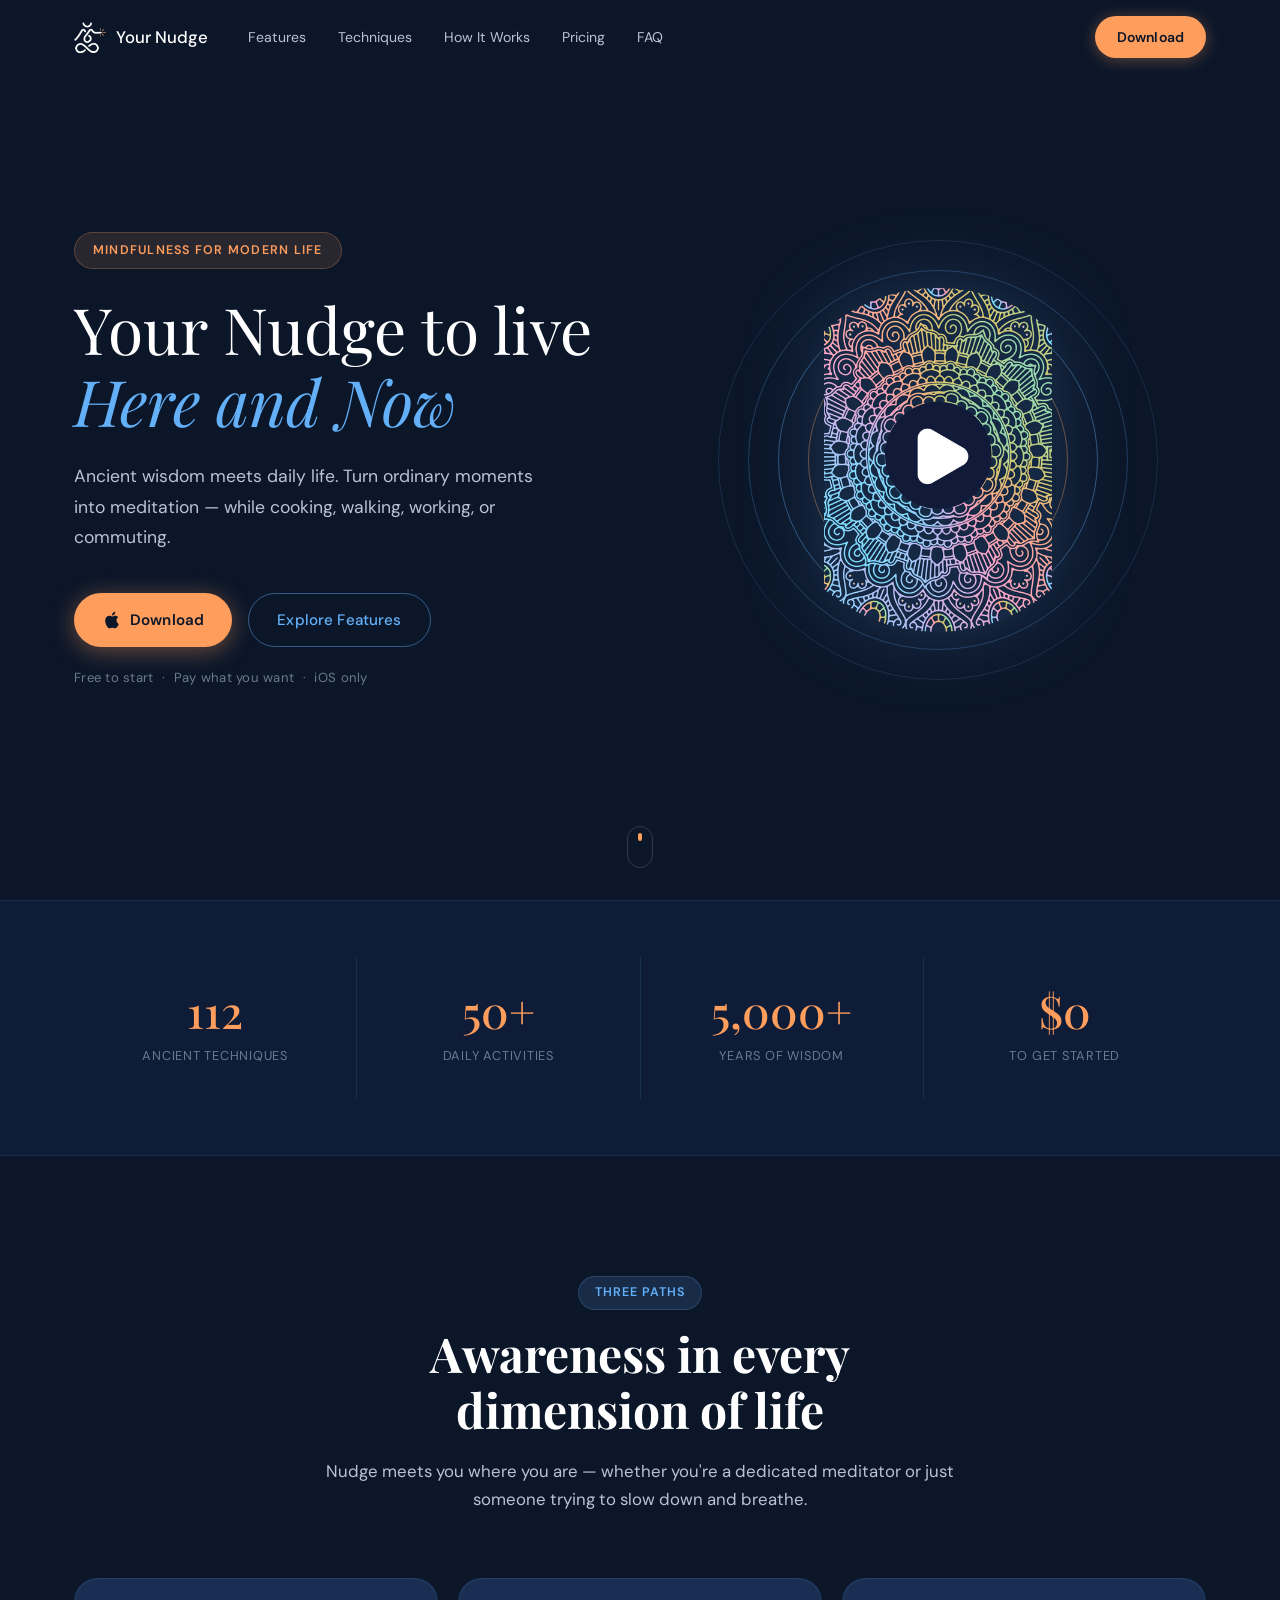
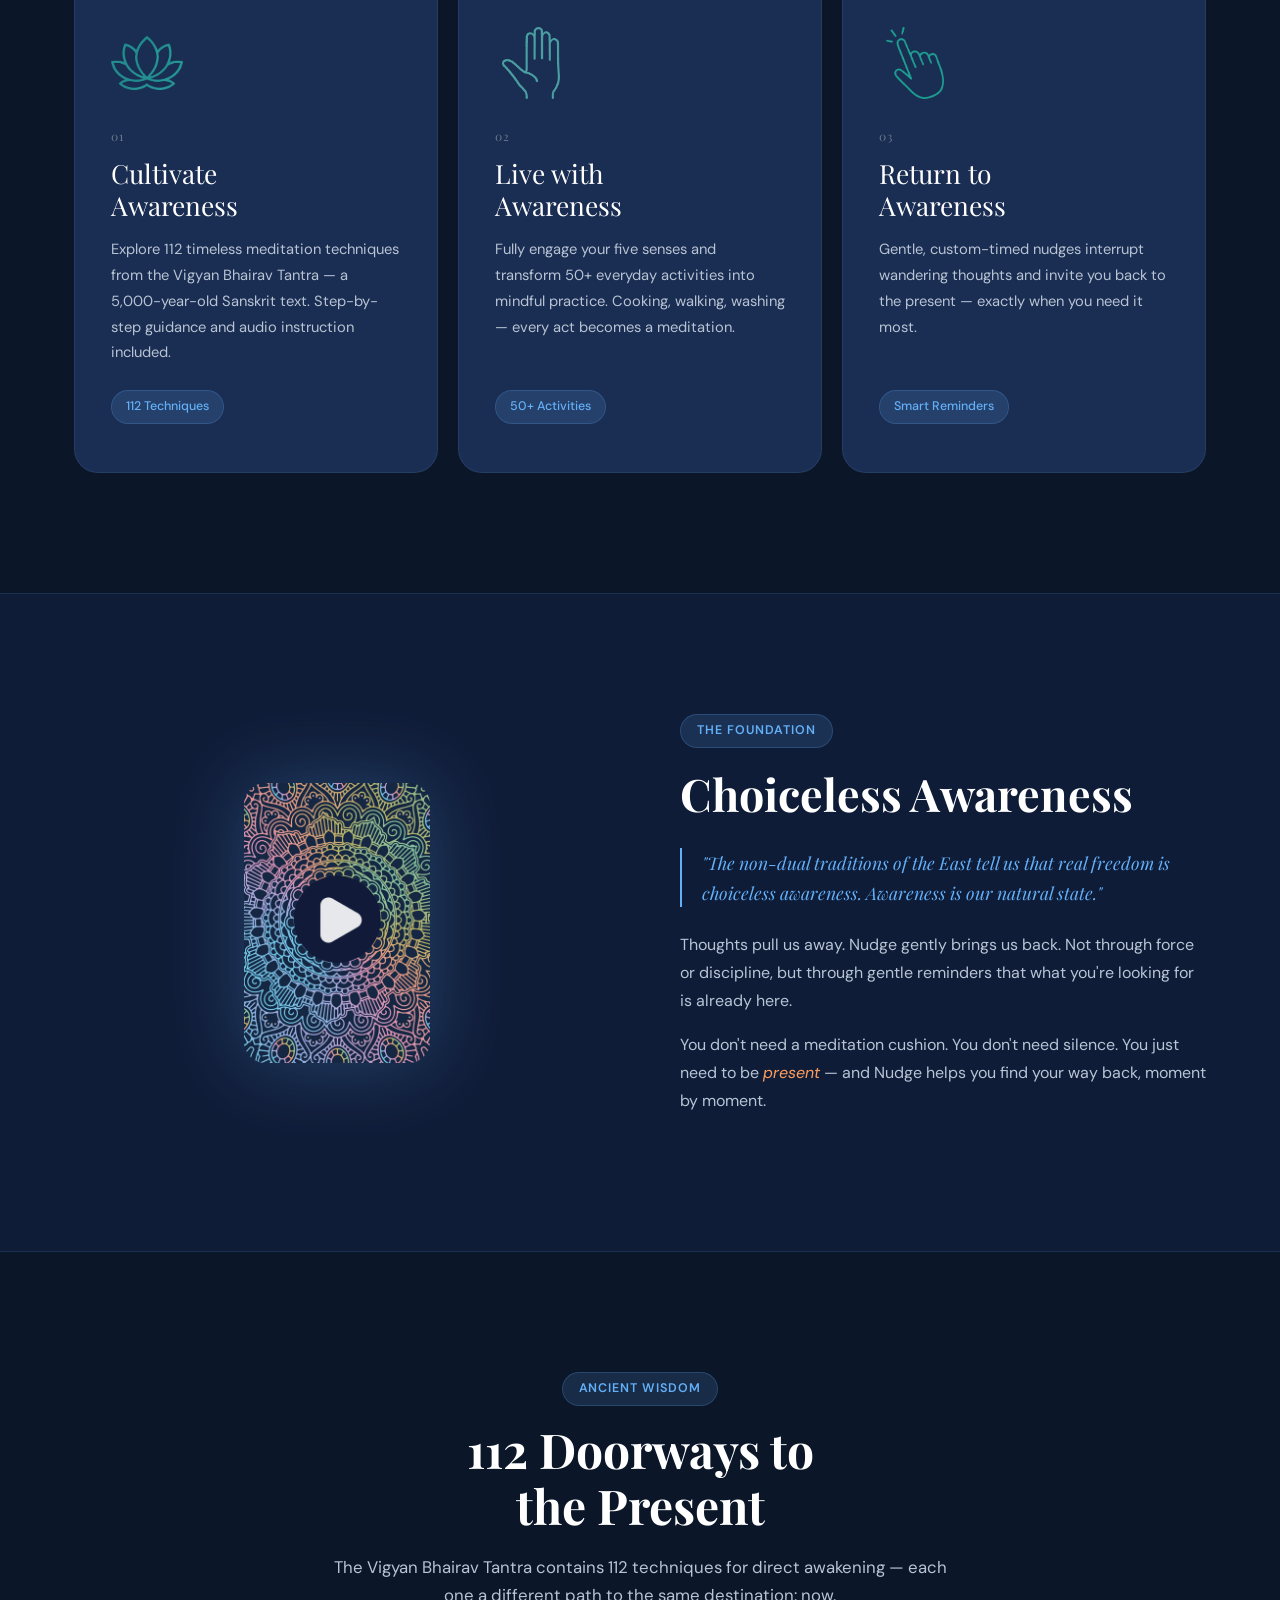
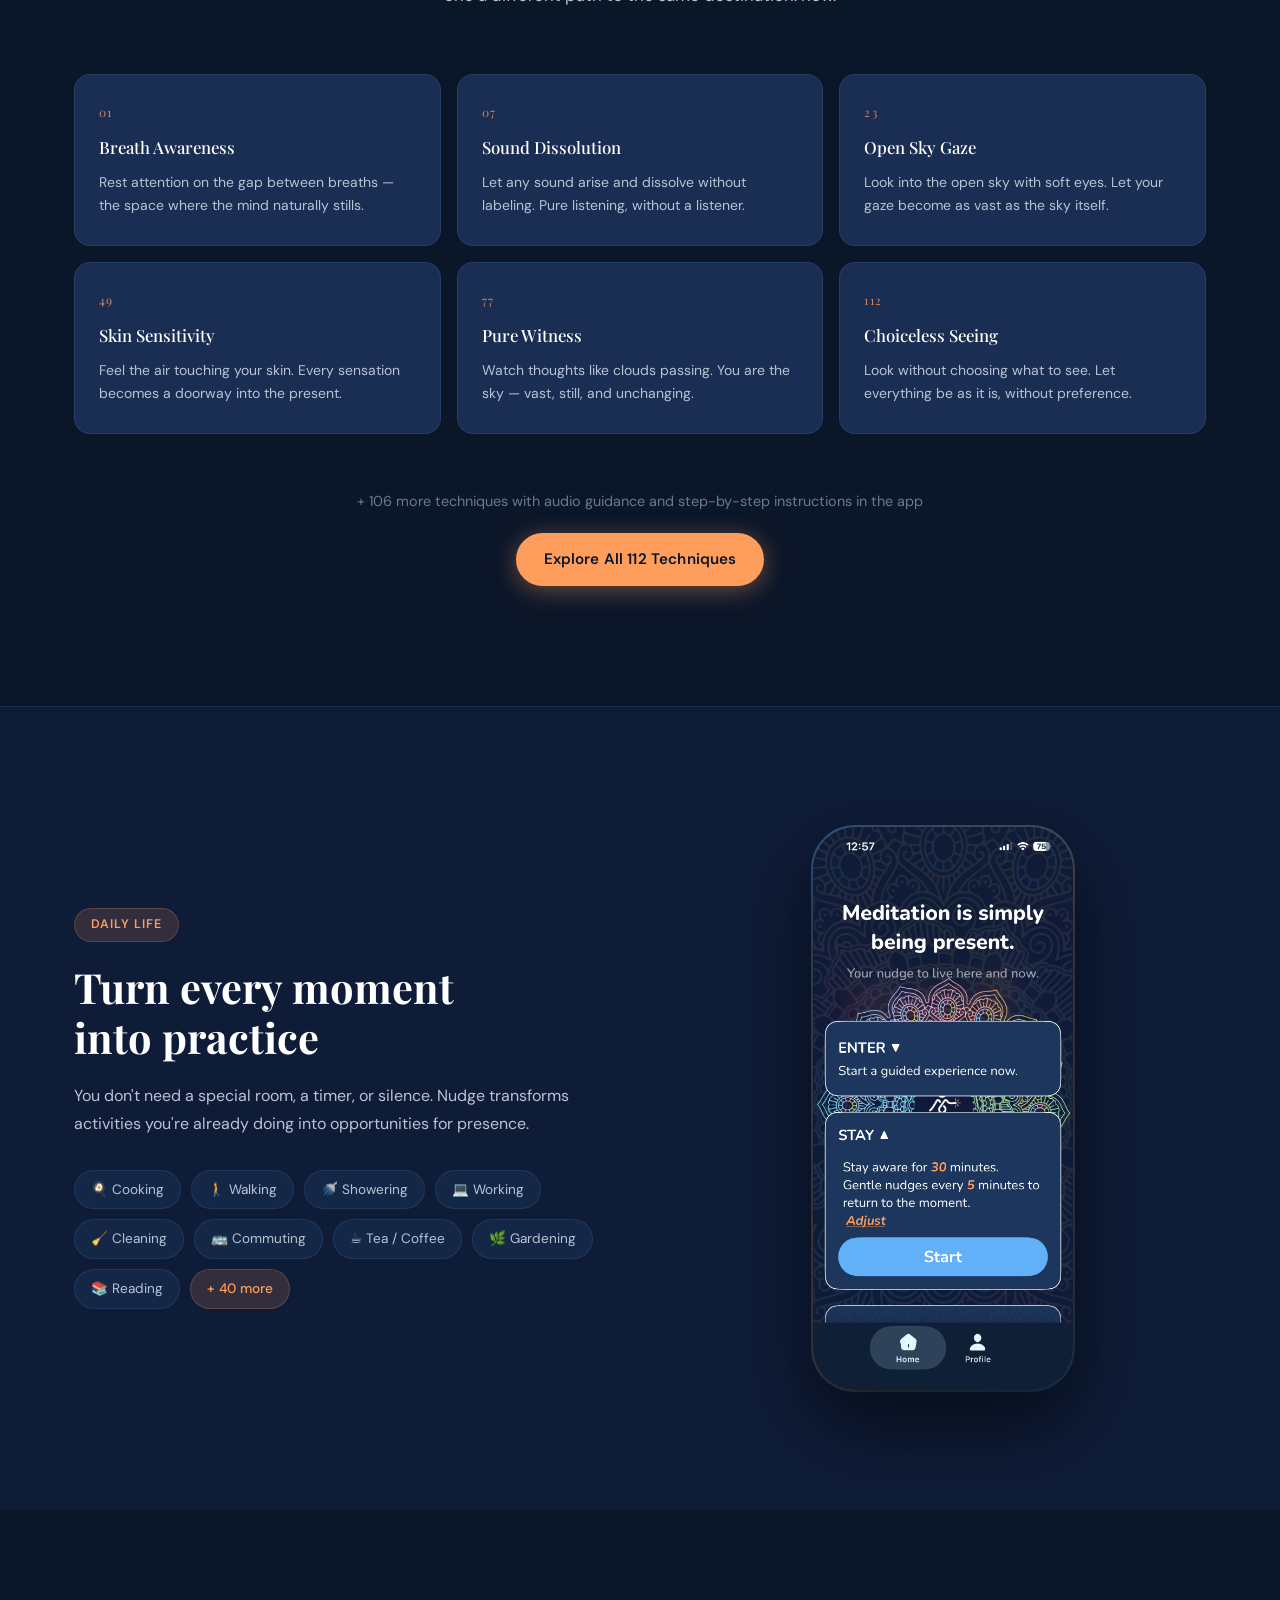
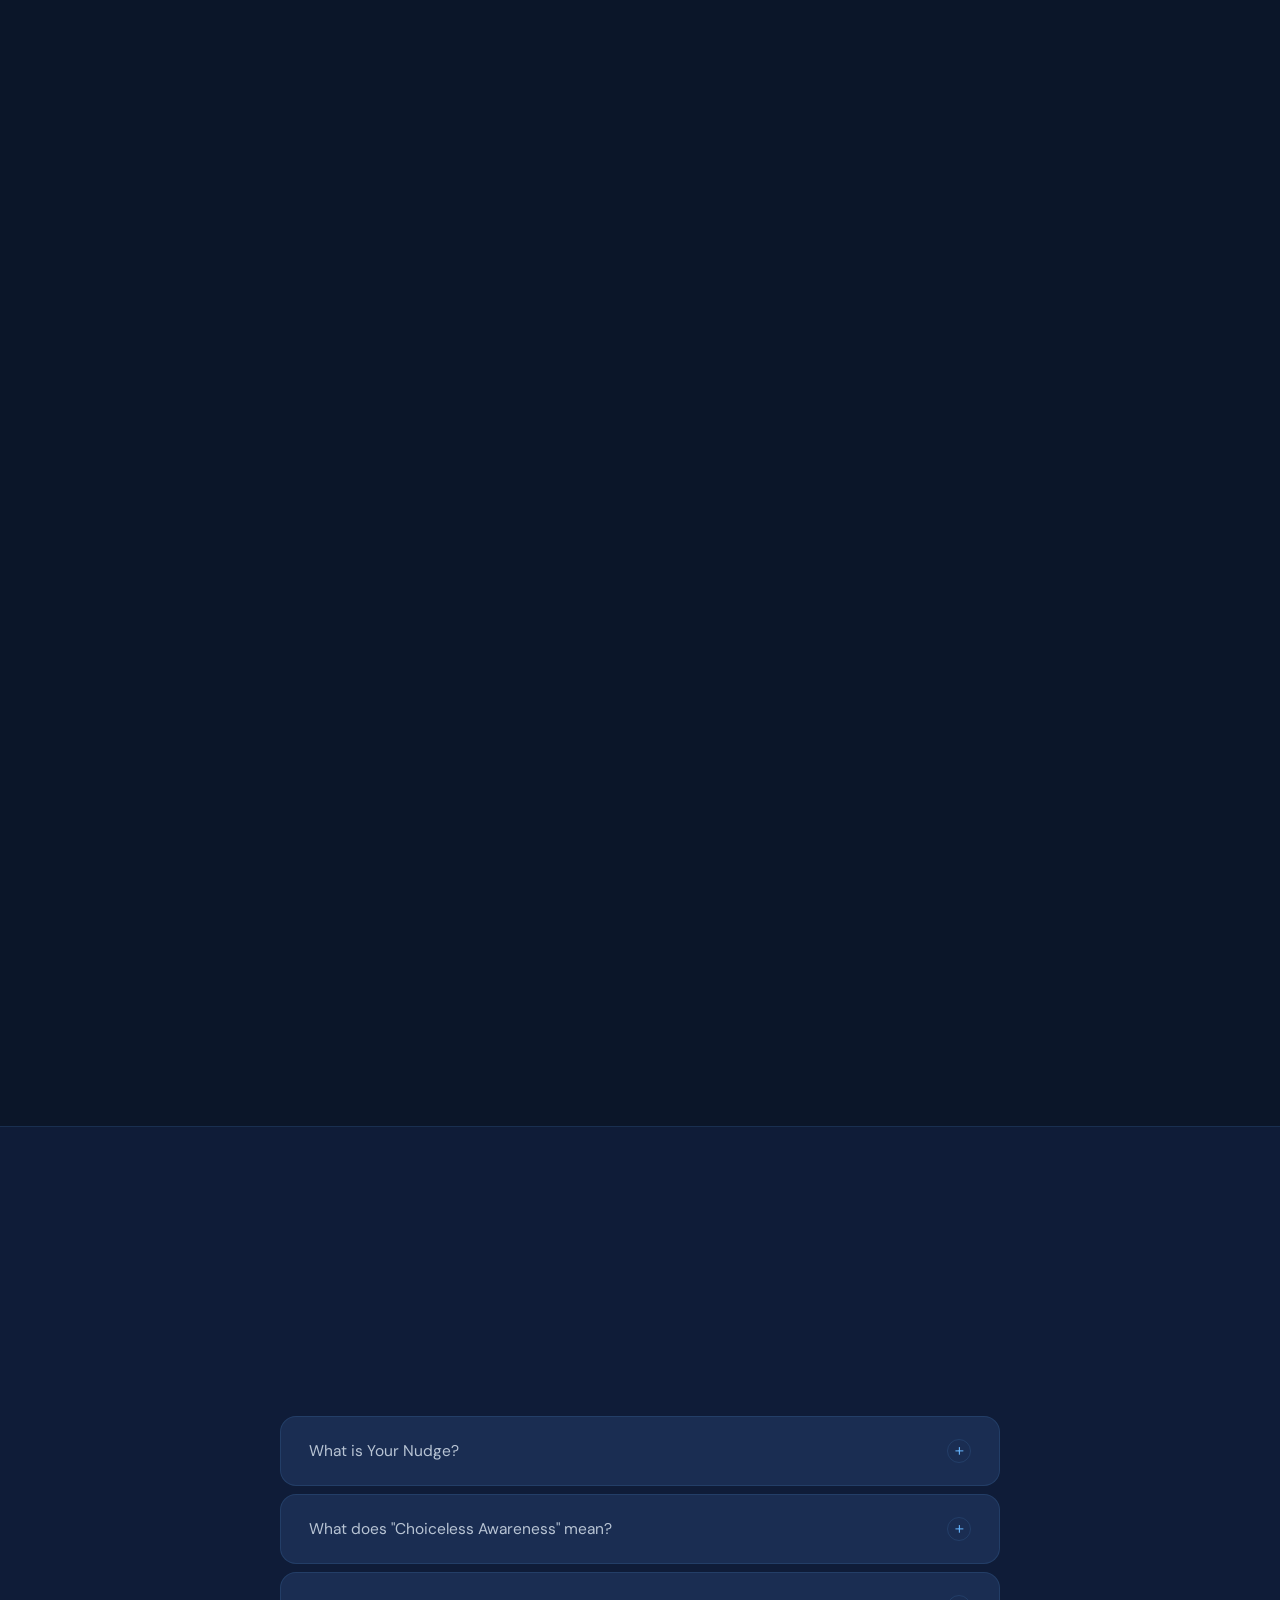
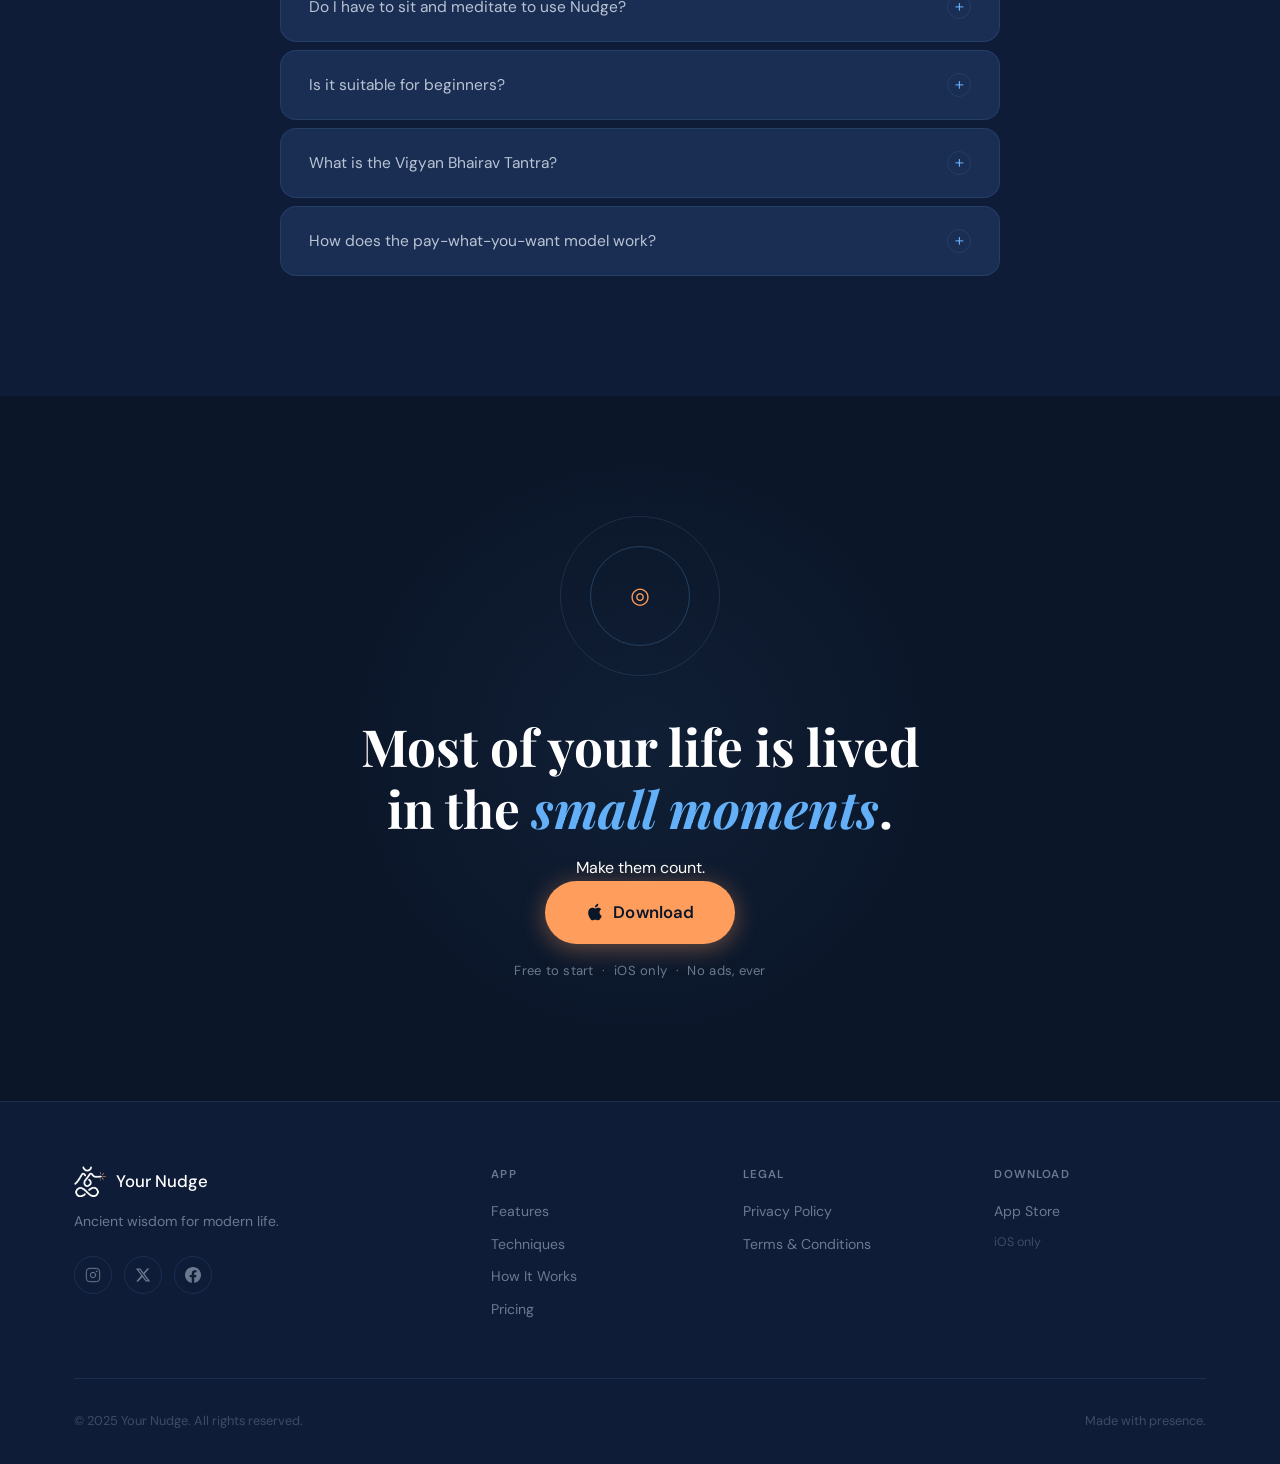
==== commit 53a20975: "Rework hero to two-column layout; clean up pricing badge Hero: - Remove full-bleed mandala backgroun" ====
--- a/index.html
+++ b/index.html
@@ -52,26 +52,35 @@
 
     <!-- HERO -->
     <section class="hero" id="hero">
-      <div class="hero__bg">
-        <img src="assets/home_bg.png" alt="" class="hero__bg-img" aria-hidden="true" />
-        <div class="hero__bg-overlay"></div>
-      </div>
-      <div class="hero__content">
-        <div class="hero__badge reveal">Mindfulness for Modern Life</div>
-        <h1 class="hero__title reveal reveal--d1">
-          Your Nudge to live<br /><em>Here and Now</em>
-        </h1>
-        <p class="hero__sub reveal reveal--d2">
-          Ancient wisdom meets daily life. Turn ordinary moments into meditation — while cooking, walking, working, or commuting.
-        </p>
-        <div class="hero__actions reveal reveal--d3">
-          <a href="https://apps.apple.com/us/app/your-nudge/id6739236420" class="btn btn--primary" target="_blank" rel="noopener">
-            <svg width="20" height="20" viewBox="0 0 24 24" fill="currentColor" aria-hidden="true"><path d="M18.71 19.5c-.83 1.24-1.71 2.45-3.05 2.47-1.34.03-1.77-.79-3.29-.79-1.53 0-2 .77-3.27.82-1.31.05-2.3-1.32-3.14-2.53C4.25 17 2.94 12.45 4.7 9.39c.87-1.52 2.43-2.48 4.12-2.51 1.28-.02 2.5.87 3.29.87.78 0 2.26-1.07 3.8-.91.65.03 2.47.26 3.64 1.98-.09.06-2.17 1.28-2.15 3.81.03 3.02 2.65 4.03 2.68 4.04-.03.07-.42 1.44-1.38 2.83M13 3.5c.73-.83 1.94-1.46 2.94-1.5.13 1.17-.34 2.35-1.04 3.19-.69.85-1.83 1.51-2.95 1.42-.15-1.15.41-2.35 1.05-3.11z"/></svg>
-            Download
-          </a>
-          <a href="#features" class="btn btn--secondary">Explore Features</a>
-        </div>
-        <p class="hero__meta reveal reveal--d4">Free to start &nbsp;·&nbsp; Pay what you want &nbsp;·&nbsp; iOS only</p>
+      <div class="container">
+        <div class="hero__inner">
+          <div class="hero__content">
+            <div class="hero__badge reveal">Mindfulness for Modern Life</div>
+            <h1 class="hero__title reveal reveal--d1">
+              Your Nudge to live<br /><em>Here and Now</em>
+            </h1>
+            <p class="hero__sub reveal reveal--d2">
+              Ancient wisdom meets daily life. Turn ordinary moments into meditation — while cooking, walking, working, or commuting.
+            </p>
+            <div class="hero__actions reveal reveal--d3">
+              <a href="https://apps.apple.com/us/app/your-nudge/id6739236420" class="btn btn--primary" target="_blank" rel="noopener">
+                <svg width="20" height="20" viewBox="0 0 24 24" fill="currentColor" aria-hidden="true"><path d="M18.71 19.5c-.83 1.24-1.71 2.45-3.05 2.47-1.34.03-1.77-.79-3.29-.79-1.53 0-2 .77-3.27.82-1.31.05-2.3-1.32-3.14-2.53C4.25 17 2.94 12.45 4.7 9.39c.87-1.52 2.43-2.48 4.12-2.51 1.28-.02 2.5.87 3.29.87.78 0 2.26-1.07 3.8-.91.65.03 2.47.26 3.64 1.98-.09.06-2.17 1.28-2.15 3.81.03 3.02 2.65 4.03 2.68 4.04-.03.07-.42 1.44-1.38 2.83M13 3.5c.73-.83 1.94-1.46 2.94-1.5.13 1.17-.34 2.35-1.04 3.19-.69.85-1.83 1.51-2.95 1.42-.15-1.15.41-2.35 1.05-3.11z"/></svg>
+                Download
+              </a>
+              <a href="#features" class="btn btn--secondary">Explore Features</a>
+            </div>
+            <p class="hero__meta reveal reveal--d4">Free to start &nbsp;·&nbsp; Pay what you want &nbsp;·&nbsp; iOS only</p>
+          </div>
+          <div class="hero__visual reveal reveal--d2">
+            <div class="hero__mandala-wrap">
+              <div class="mv-ring mv-ring--1"></div>
+              <div class="mv-ring mv-ring--2"></div>
+              <div class="mv-ring mv-ring--3"></div>
+              <div class="mv-ring mv-ring--4"></div>
+              <img src="assets/intro_icon.png" alt="" class="hero__mandala-img" aria-hidden="true" />
+            </div>
+          </div>
+        </div>
       </div>
       <div class="hero__scroll">
         <div class="scroll-indicator">
@@ -260,7 +269,6 @@
             </ul>
           </div>
           <div class="plan plan--featured">
-            <div class="plan__badge">Most Chosen</div>
             <div class="plan__price">$9.99<span>/yr</span></div>
             <h3 class="plan__name">Support Your Practice</h3>
             <p class="plan__desc">Unlock the full library and deepen your daily practice while supporting the mission of accessible awareness.</p>
--- a/css/styles.css
+++ b/css/styles.css
@@ -307,39 +307,20 @@
   position: relative;
   min-height: 100svh;
   display: flex;
-  align-items: center;
+  flex-direction: column;
   justify-content: center;
   overflow: hidden;
-  padding: 120px 24px 80px;
-}
-.hero__bg {
-  position: absolute;
-  inset: 0;
-  z-index: 0;
-}
-.hero__bg-img {
-  width: 100%;
-  height: 100%;
-  object-fit: cover;
-  object-position: center;
-  opacity: 0.28;
-}
-.hero__bg-overlay {
-  position: absolute;
-  inset: 0;
-  background: linear-gradient(
-    to bottom,
-    rgba(11,22,41,0.3) 0%,
-    rgba(11,22,41,0.1) 40%,
-    rgba(11,22,41,0.6) 80%,
-    rgba(11,22,41,0.95) 100%
-  );
+  padding: 120px 0 100px;
+  background: var(--bg);
+}
+.hero__inner {
+  display: grid;
+  grid-template-columns: 1fr 1fr;
+  gap: 60px;
+  align-items: center;
 }
 .hero__content {
-  position: relative;
-  z-index: 1;
-  text-align: center;
-  max-width: 780px;
+  text-align: left;
 }
 .hero__badge {
   display: inline-block;
@@ -356,47 +337,73 @@
 }
 .hero__title {
   font-family: var(--ff-serif);
-  font-size: clamp(2.8rem, 7vw, 5.2rem);
+  font-size: clamp(2.6rem, 5vw, 4.2rem);
   font-weight: 400;
-  line-height: 1.1;
+  line-height: 1.12;
   color: var(--white);
   margin-bottom: 24px;
-  text-shadow: 0 2px 24px rgba(0,0,0,0.4);
 }
 .hero__title em {
   font-style: italic;
   color: var(--blue);
 }
 .hero__sub {
-  font-size: clamp(1rem, 2vw, 1.2rem);
-  color: var(--text-mid);
-  line-height: 1.7;
+  font-size: clamp(1rem, 1.5vw, 1.1rem);
+  color: var(--text-mid);
+  line-height: 1.75;
   margin-bottom: 40px;
-  max-width: 560px;
-  margin-left: auto;
-  margin-right: auto;
+  max-width: 480px;
 }
 .hero__actions {
   display: flex;
   gap: 16px;
-  justify-content: center;
   flex-wrap: wrap;
-  margin-bottom: 24px;
+  margin-bottom: 20px;
 }
 .hero__meta {
   font-size: 0.82rem;
   color: var(--text-dim);
   letter-spacing: 0.02em;
 }
+
+/* Mandala visual — right column */
+.hero__visual {
+  display: flex;
+  align-items: center;
+  justify-content: center;
+}
+.hero__mandala-wrap {
+  position: relative;
+  width: 440px;
+  height: 440px;
+  display: flex;
+  align-items: center;
+  justify-content: center;
+  flex-shrink: 0;
+}
+.hero__mandala-wrap .mv-ring--1 { inset: 0; }
+.hero__mandala-wrap .mv-ring--2 { inset: 30px; }
+.hero__mandala-wrap .mv-ring--3 { inset: 60px; }
+.hero__mandala-wrap .mv-ring--4 { inset: 90px; }
+.hero__mandala-img {
+  width: 78%;
+  height: 78%;
+  object-fit: contain;
+  border-radius: 50%;
+  animation: gentleSpin 60s linear infinite;
+  position: relative;
+  z-index: 1;
+  filter: drop-shadow(0 0 40px rgba(99,176,248,0.2));
+}
+
 .hero__scroll {
   position: absolute;
   bottom: 32px; left: 50%;
   transform: translateX(-50%);
-  z-index: 1;
 }
 .scroll-indicator {
   width: 26px; height: 42px;
-  border: 1.5px solid rgba(255,255,255,0.2);
+  border: 1.5px solid rgba(255,255,255,0.15);
   border-radius: var(--r-full);
   display: flex;
   justify-content: center;
@@ -787,51 +794,23 @@
 }
 .plan:hover {
   transform: translateY(-4px);
-  border-color: rgba(99,176,248,0.25);
+  border-color: rgba(99,176,248,0.3);
   box-shadow: var(--shadow-md);
 }
 .plan--featured {
   background: var(--bg-panel);
-  border-color: rgba(255,157,92,0.3);
-  box-shadow: 0 0 40px rgba(255,157,92,0.08);
+  border-color: rgba(255,157,92,0.35);
+  box-shadow: 0 0 40px rgba(255,157,92,0.07);
 }
 .plan--featured:hover {
-  border-color: rgba(255,157,92,0.5);
-  box-shadow: 0 0 60px rgba(255,157,92,0.12), var(--shadow-md);
-}
-.plan--featured::before {
-  content: '';
-  position: absolute;
-  top: 0; left: 0; right: 0;
-  height: 2px;
-  background: linear-gradient(90deg, var(--orange), var(--yellow));
-  border-radius: var(--r-lg) var(--r-lg) 0 0;
+  border-color: rgba(255,157,92,0.55);
+  box-shadow: 0 0 56px rgba(255,157,92,0.1), var(--shadow-md);
 }
 .plan--deep {
-  border-color: rgba(113,202,238,0.2);
-}
-.plan--deep:hover { border-color: rgba(113,202,238,0.4); }
-.plan--deep::before {
-  content: '';
-  position: absolute;
-  top: 0; left: 0; right: 0;
-  height: 2px;
-  background: linear-gradient(90deg, var(--teal), var(--blue));
-  border-radius: var(--r-lg) var(--r-lg) 0 0;
-}
-.plan__badge {
-  display: inline-block;
-  padding: 4px 12px;
-  background: rgba(255,157,92,0.15);
-  color: var(--orange);
-  border: 1px solid rgba(255,157,92,0.25);
-  border-radius: var(--r-full);
-  font-size: 0.72rem;
-  font-weight: 600;
-  letter-spacing: 0.06em;
-  text-transform: uppercase;
-  margin-bottom: 16px;
-  align-self: flex-start;
+  border-color: rgba(113,202,238,0.25);
+}
+.plan--deep:hover {
+  border-color: rgba(113,202,238,0.45);
 }
 .plan__price {
   font-family: var(--ff-serif);
@@ -1130,6 +1109,11 @@
 }
 
 @media (max-width: 960px) {
+  .hero__inner { grid-template-columns: 1fr; gap: 48px; text-align: center; }
+  .hero__content { text-align: center; }
+  .hero__sub { margin-left: auto; margin-right: auto; }
+  .hero__actions { justify-content: center; }
+  .hero__mandala-wrap { width: 300px; height: 300px; }
   .plans { grid-template-columns: 1fr; max-width: 440px; margin-left: auto; margin-right: auto; }
 }
 
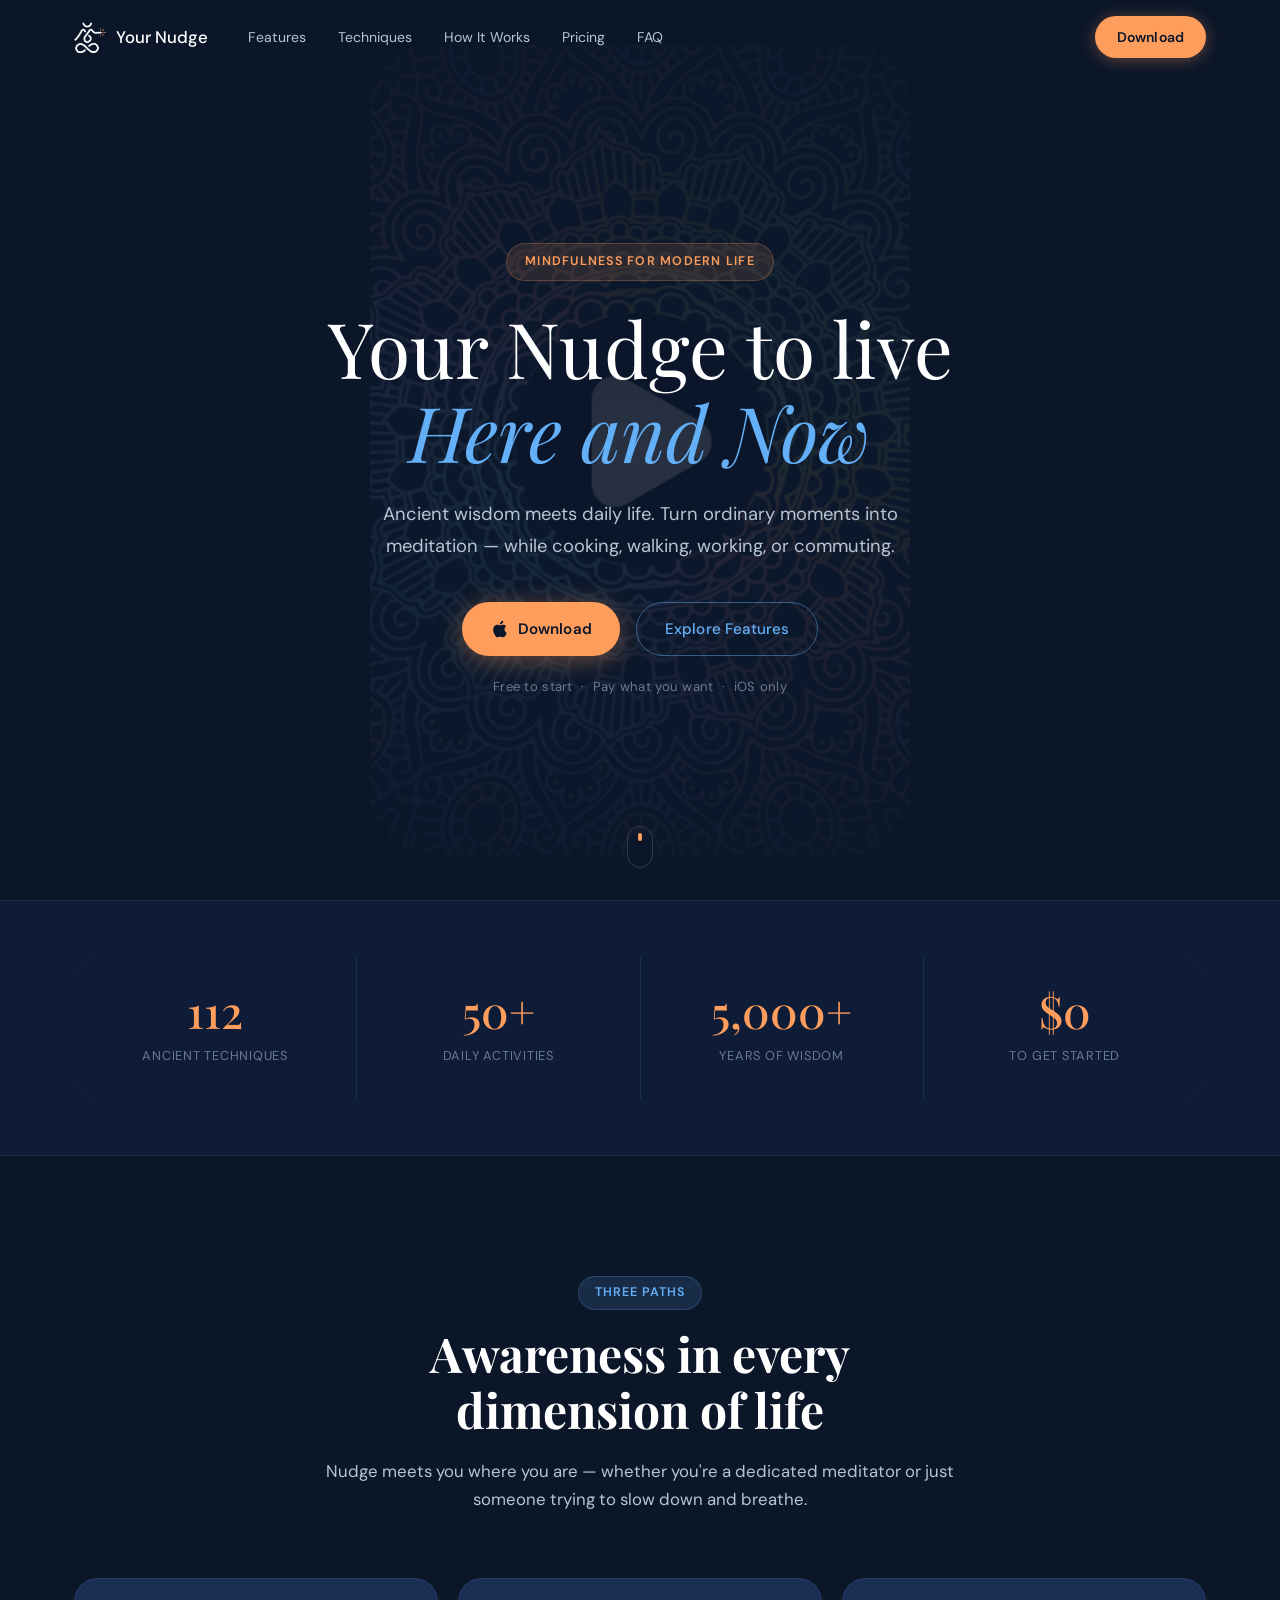
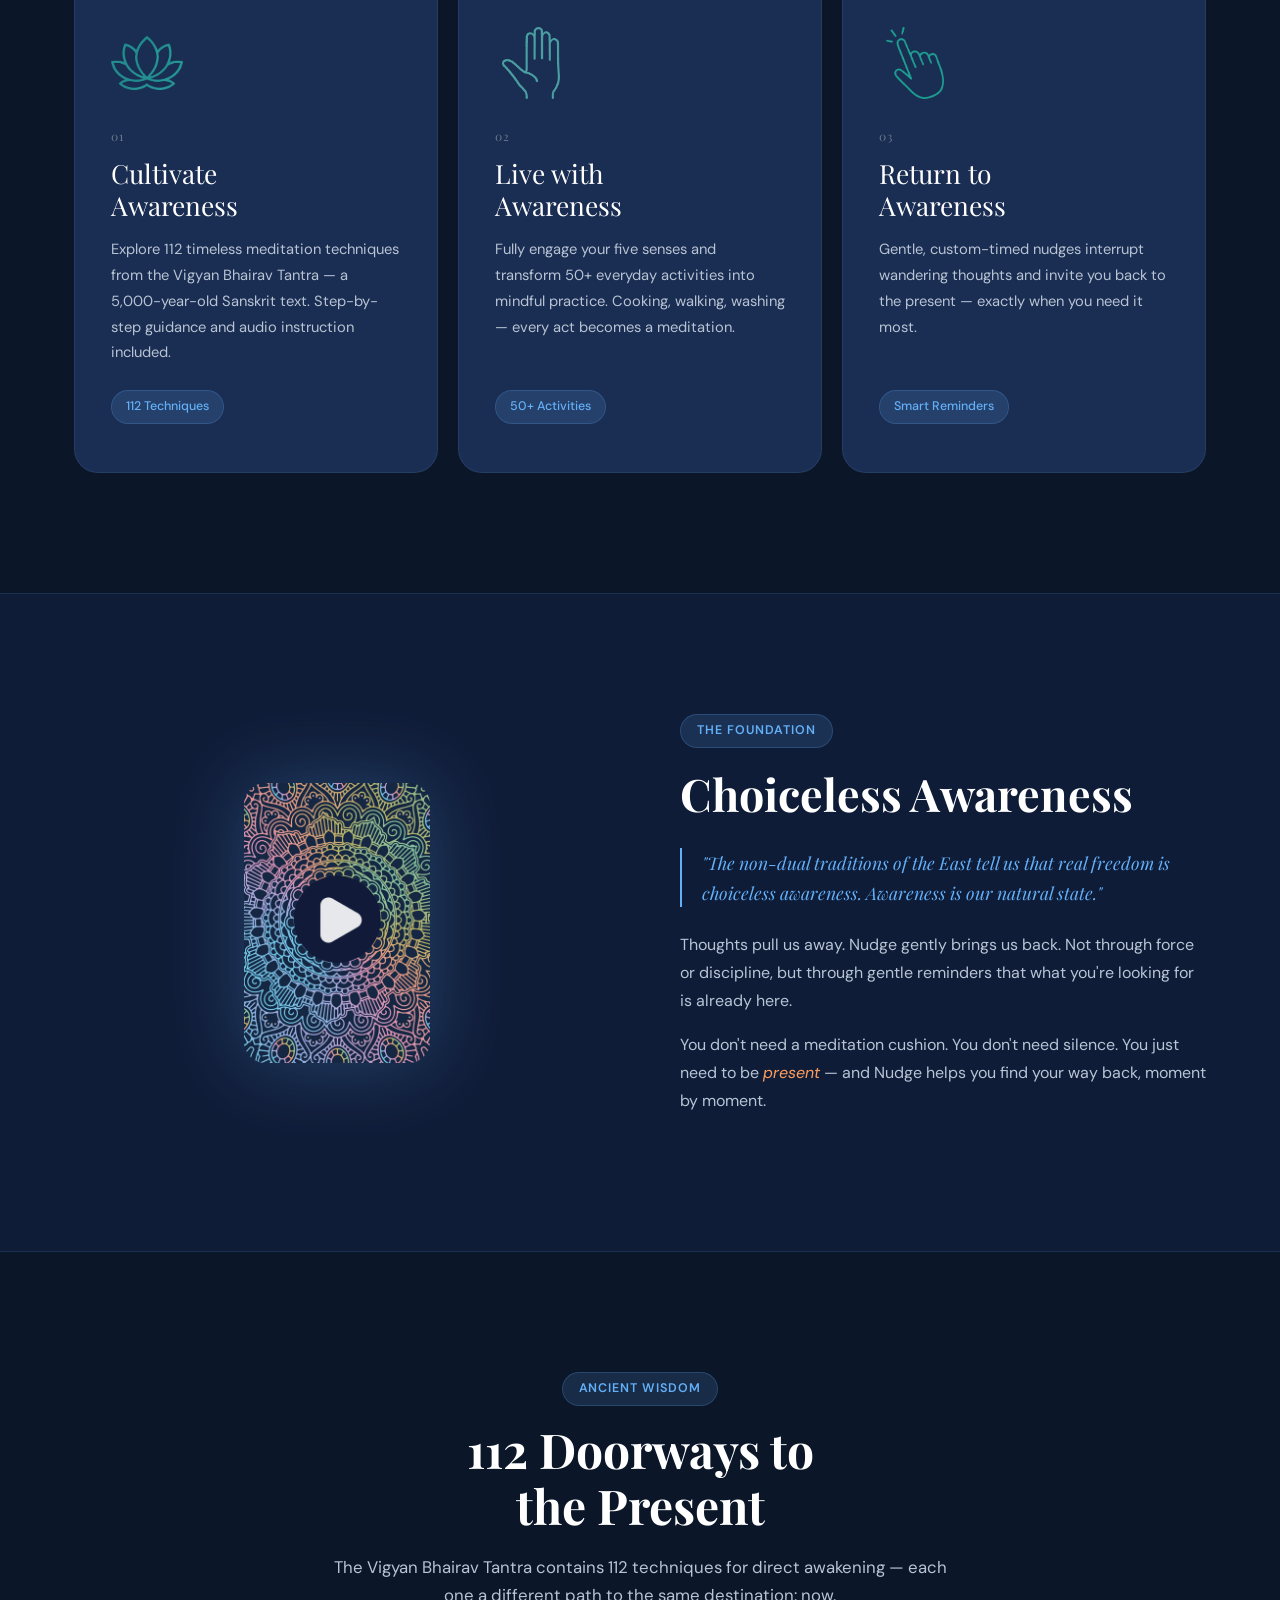
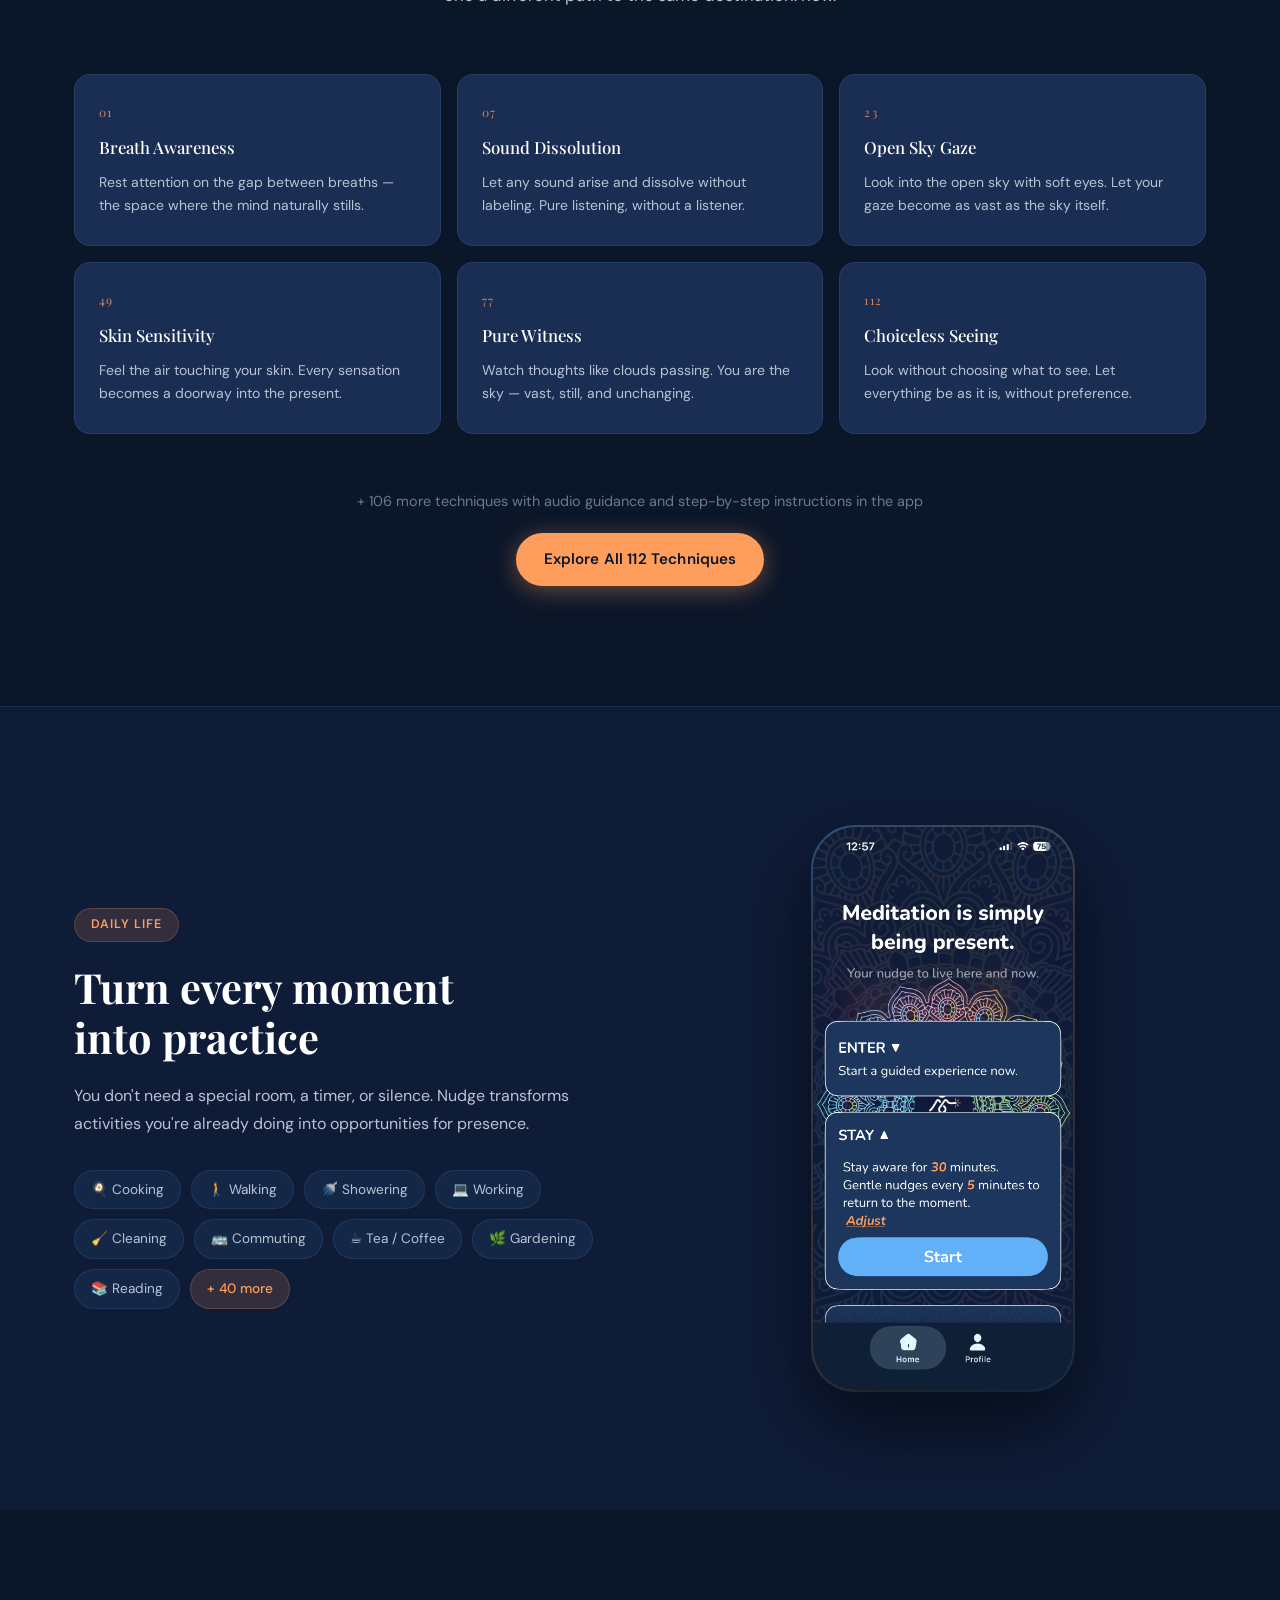
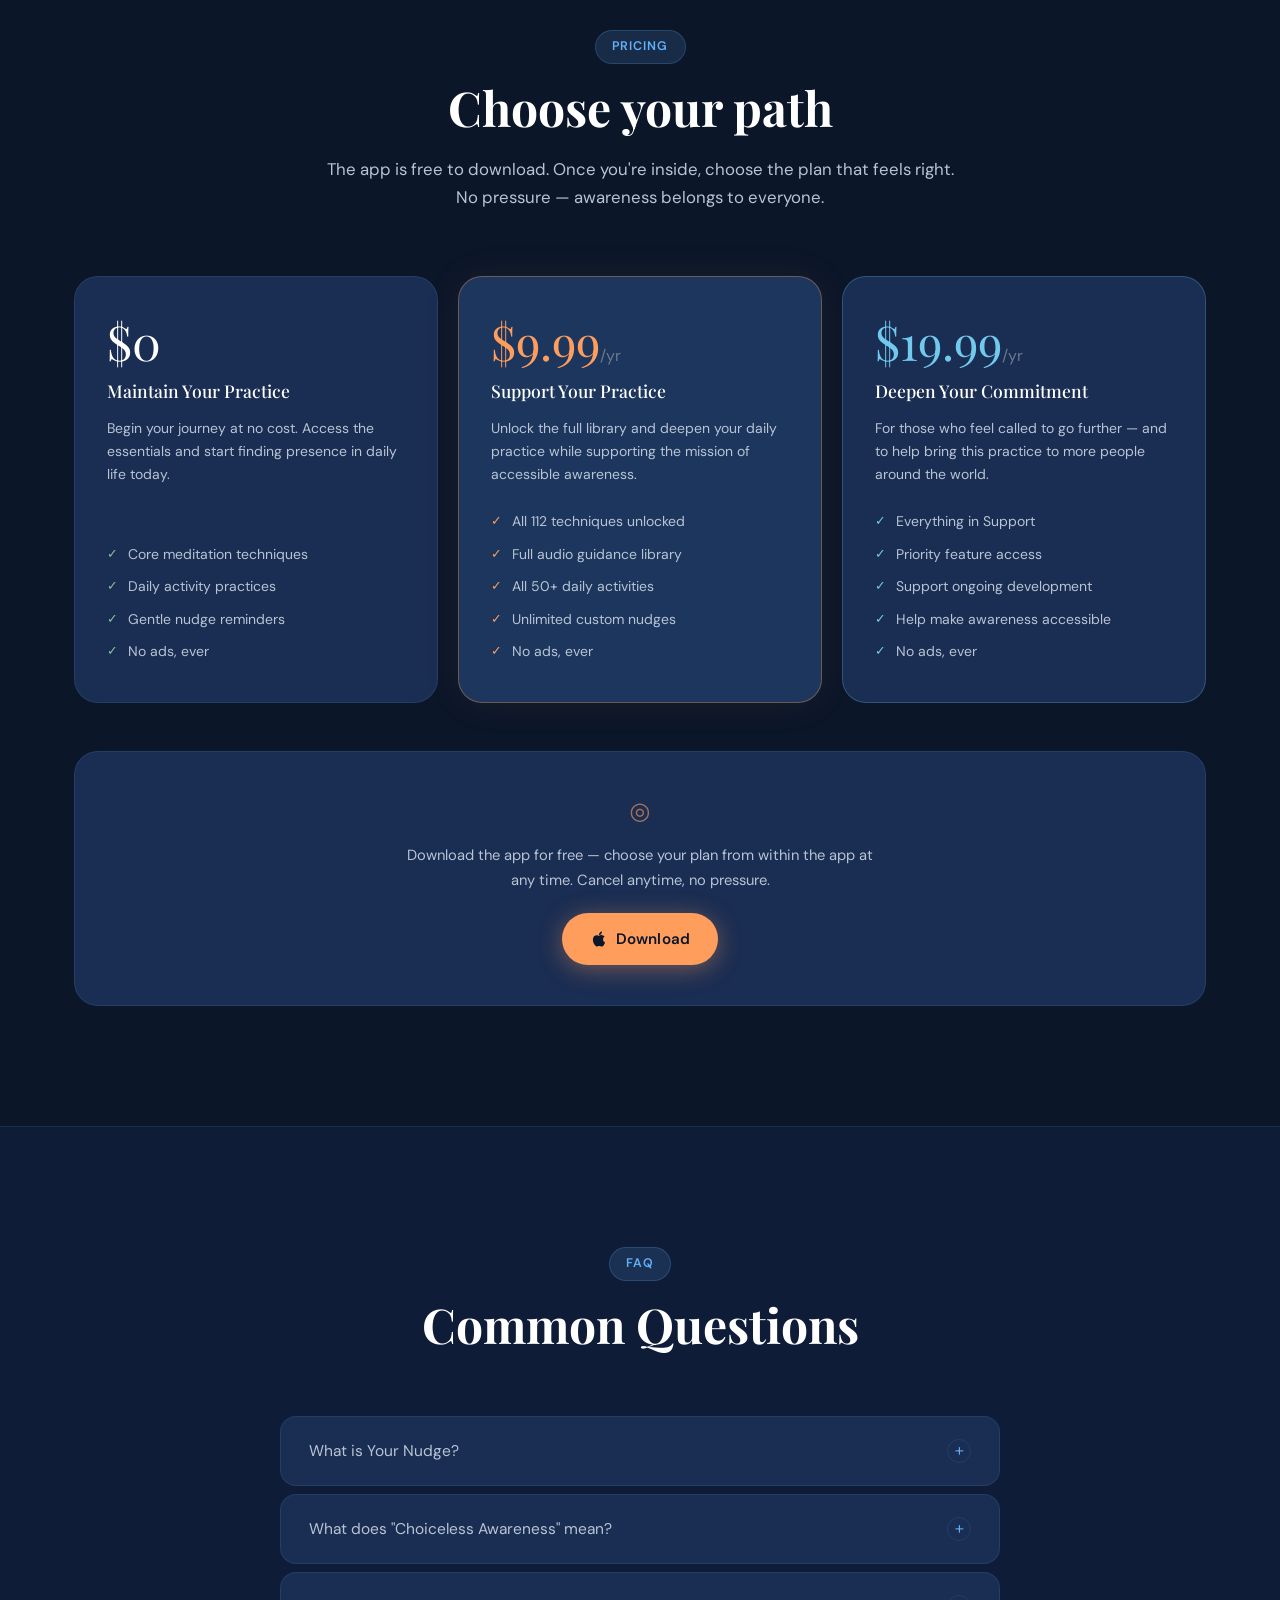
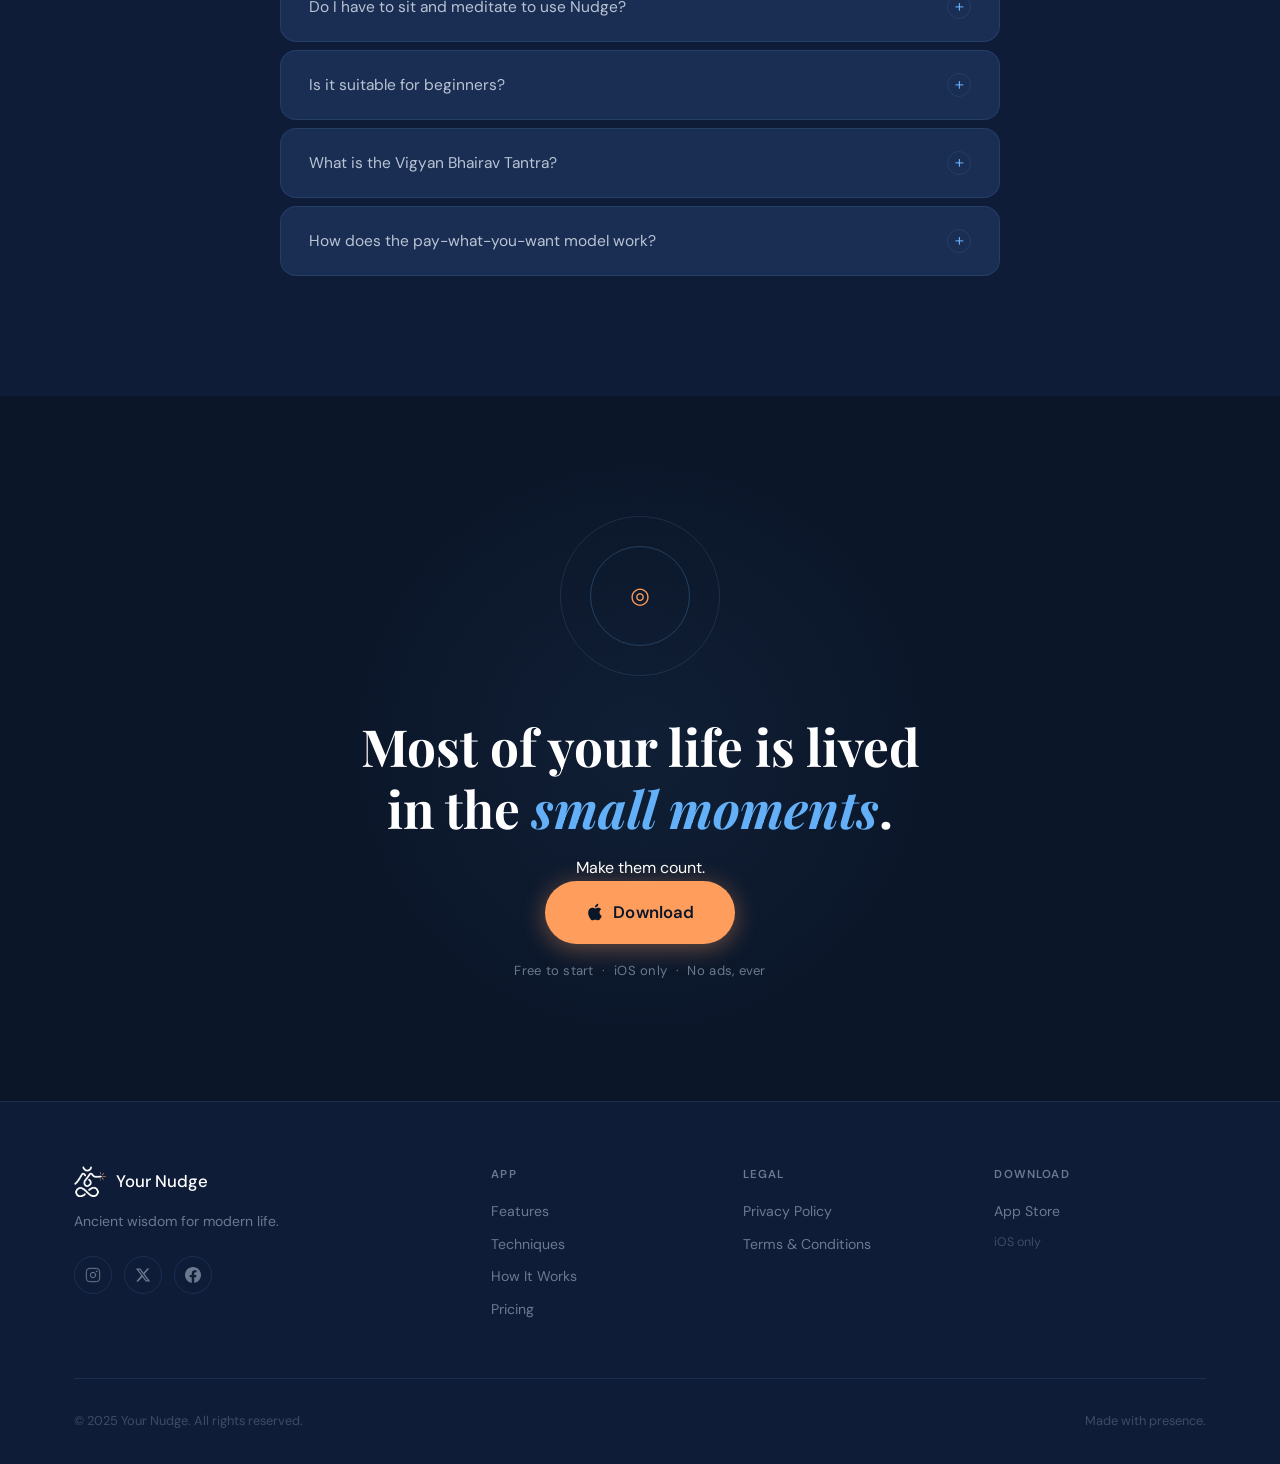
==== commit f7dd466f: "Hero: intro_icon.png as centered background, text centered - Use intro_icon.png (rainbow mandala) as" ====
--- a/index.html
+++ b/index.html
@@ -52,34 +52,27 @@
 
     <!-- HERO -->
     <section class="hero" id="hero">
-      <div class="container">
-        <div class="hero__inner">
-          <div class="hero__content">
-            <div class="hero__badge reveal">Mindfulness for Modern Life</div>
-            <h1 class="hero__title reveal reveal--d1">
-              Your Nudge to live<br /><em>Here and Now</em>
-            </h1>
-            <p class="hero__sub reveal reveal--d2">
-              Ancient wisdom meets daily life. Turn ordinary moments into meditation — while cooking, walking, working, or commuting.
-            </p>
-            <div class="hero__actions reveal reveal--d3">
-              <a href="https://apps.apple.com/us/app/your-nudge/id6739236420" class="btn btn--primary" target="_blank" rel="noopener">
-                <svg width="20" height="20" viewBox="0 0 24 24" fill="currentColor" aria-hidden="true"><path d="M18.71 19.5c-.83 1.24-1.71 2.45-3.05 2.47-1.34.03-1.77-.79-3.29-.79-1.53 0-2 .77-3.27.82-1.31.05-2.3-1.32-3.14-2.53C4.25 17 2.94 12.45 4.7 9.39c.87-1.52 2.43-2.48 4.12-2.51 1.28-.02 2.5.87 3.29.87.78 0 2.26-1.07 3.8-.91.65.03 2.47.26 3.64 1.98-.09.06-2.17 1.28-2.15 3.81.03 3.02 2.65 4.03 2.68 4.04-.03.07-.42 1.44-1.38 2.83M13 3.5c.73-.83 1.94-1.46 2.94-1.5.13 1.17-.34 2.35-1.04 3.19-.69.85-1.83 1.51-2.95 1.42-.15-1.15.41-2.35 1.05-3.11z"/></svg>
-                Download
-              </a>
-              <a href="#features" class="btn btn--secondary">Explore Features</a>
-            </div>
-            <p class="hero__meta reveal reveal--d4">Free to start &nbsp;·&nbsp; Pay what you want &nbsp;·&nbsp; iOS only</p>
-          </div>
-          <div class="hero__visual reveal reveal--d2">
-            <div class="hero__mandala-wrap">
-              <div class="mv-ring mv-ring--1"></div>
-              <div class="mv-ring mv-ring--2"></div>
-              <div class="mv-ring mv-ring--3"></div>
-              <div class="mv-ring mv-ring--4"></div>
-              <img src="assets/intro_icon.png" alt="" class="hero__mandala-img" aria-hidden="true" />
-            </div>
-          </div>
+      <div class="hero__bg" aria-hidden="true">
+        <img src="assets/intro_icon.png" alt="" class="hero__bg-img" />
+        <div class="hero__bg-overlay"></div>
+      </div>
+      <div class="container">
+        <div class="hero__content">
+          <div class="hero__badge reveal">Mindfulness for Modern Life</div>
+          <h1 class="hero__title reveal reveal--d1">
+            Your Nudge to live<br /><em>Here and Now</em>
+          </h1>
+          <p class="hero__sub reveal reveal--d2">
+            Ancient wisdom meets daily life. Turn ordinary moments into meditation — while cooking, walking, working, or commuting.
+          </p>
+          <div class="hero__actions reveal reveal--d3">
+            <a href="https://apps.apple.com/us/app/your-nudge/id6739236420" class="btn btn--primary" target="_blank" rel="noopener">
+              <svg width="20" height="20" viewBox="0 0 24 24" fill="currentColor" aria-hidden="true"><path d="M18.71 19.5c-.83 1.24-1.71 2.45-3.05 2.47-1.34.03-1.77-.79-3.29-.79-1.53 0-2 .77-3.27.82-1.31.05-2.3-1.32-3.14-2.53C4.25 17 2.94 12.45 4.7 9.39c.87-1.52 2.43-2.48 4.12-2.51 1.28-.02 2.5.87 3.29.87.78 0 2.26-1.07 3.8-.91.65.03 2.47.26 3.64 1.98-.09.06-2.17 1.28-2.15 3.81.03 3.02 2.65 4.03 2.68 4.04-.03.07-.42 1.44-1.38 2.83M13 3.5c.73-.83 1.94-1.46 2.94-1.5.13 1.17-.34 2.35-1.04 3.19-.69.85-1.83 1.51-2.95 1.42-.15-1.15.41-2.35 1.05-3.11z"/></svg>
+              Download
+            </a>
+            <a href="#features" class="btn btn--secondary">Explore Features</a>
+          </div>
+          <p class="hero__meta reveal reveal--d4">Free to start &nbsp;·&nbsp; Pay what you want &nbsp;·&nbsp; iOS only</p>
         </div>
       </div>
       <div class="hero__scroll">
--- a/css/styles.css
+++ b/css/styles.css
@@ -308,19 +308,46 @@
   min-height: 100svh;
   display: flex;
   flex-direction: column;
+  align-items: center;
   justify-content: center;
   overflow: hidden;
-  padding: 120px 0 100px;
-  background: var(--bg);
-}
-.hero__inner {
-  display: grid;
-  grid-template-columns: 1fr 1fr;
-  gap: 60px;
-  align-items: center;
-}
+  padding: 140px 24px 100px;
+}
+.hero__bg {
+  position: absolute;
+  inset: 0;
+  display: flex;
+  align-items: center;
+  justify-content: center;
+  pointer-events: none;
+}
+.hero__bg-img {
+  /* sized so the circular mandala roughly fills the viewport height —
+     text sits inside the open centre of the circle */
+  width: min(90vh, 90vw);
+  height: min(90vh, 90vw);
+  object-fit: contain;
+  opacity: 0.22;
+  animation: gentleSpin 80s linear infinite;
+  flex-shrink: 0;
+}
+.hero__bg-overlay {
+  position: absolute;
+  inset: 0;
+  /* stronger fade at top/bottom edges, lighter in the centre
+     so the text area stays readable while edges glow */
+  background: radial-gradient(
+    ellipse 60% 55% at 50% 50%,
+    rgba(11,22,41,0.45) 0%,
+    rgba(11,22,41,0.75) 60%,
+    rgba(11,22,41,0.95) 100%
+  );
+}
+.hero .container { position: relative; z-index: 1; }
 .hero__content {
-  text-align: left;
+  text-align: center;
+  max-width: 680px;
+  margin: 0 auto;
 }
 .hero__badge {
   display: inline-block;
@@ -337,9 +364,9 @@
 }
 .hero__title {
   font-family: var(--ff-serif);
-  font-size: clamp(2.6rem, 5vw, 4.2rem);
+  font-size: clamp(2.8rem, 6vw, 4.8rem);
   font-weight: 400;
-  line-height: 1.12;
+  line-height: 1.1;
   color: var(--white);
   margin-bottom: 24px;
 }
@@ -348,15 +375,18 @@
   color: var(--blue);
 }
 .hero__sub {
-  font-size: clamp(1rem, 1.5vw, 1.1rem);
+  font-size: clamp(1rem, 1.8vw, 1.15rem);
   color: var(--text-mid);
   line-height: 1.75;
   margin-bottom: 40px;
-  max-width: 480px;
+  max-width: 520px;
+  margin-left: auto;
+  margin-right: auto;
 }
 .hero__actions {
   display: flex;
   gap: 16px;
+  justify-content: center;
   flex-wrap: wrap;
   margin-bottom: 20px;
 }
@@ -365,41 +395,11 @@
   color: var(--text-dim);
   letter-spacing: 0.02em;
 }
-
-/* Mandala visual — right column */
-.hero__visual {
-  display: flex;
-  align-items: center;
-  justify-content: center;
-}
-.hero__mandala-wrap {
-  position: relative;
-  width: 440px;
-  height: 440px;
-  display: flex;
-  align-items: center;
-  justify-content: center;
-  flex-shrink: 0;
-}
-.hero__mandala-wrap .mv-ring--1 { inset: 0; }
-.hero__mandala-wrap .mv-ring--2 { inset: 30px; }
-.hero__mandala-wrap .mv-ring--3 { inset: 60px; }
-.hero__mandala-wrap .mv-ring--4 { inset: 90px; }
-.hero__mandala-img {
-  width: 78%;
-  height: 78%;
-  object-fit: contain;
-  border-radius: 50%;
-  animation: gentleSpin 60s linear infinite;
-  position: relative;
-  z-index: 1;
-  filter: drop-shadow(0 0 40px rgba(99,176,248,0.2));
-}
-
 .hero__scroll {
   position: absolute;
   bottom: 32px; left: 50%;
   transform: translateX(-50%);
+  z-index: 1;
 }
 .scroll-indicator {
   width: 26px; height: 42px;
@@ -1109,11 +1109,6 @@
 }
 
 @media (max-width: 960px) {
-  .hero__inner { grid-template-columns: 1fr; gap: 48px; text-align: center; }
-  .hero__content { text-align: center; }
-  .hero__sub { margin-left: auto; margin-right: auto; }
-  .hero__actions { justify-content: center; }
-  .hero__mandala-wrap { width: 300px; height: 300px; }
   .plans { grid-template-columns: 1fr; max-width: 440px; margin-left: auto; margin-right: auto; }
 }
 
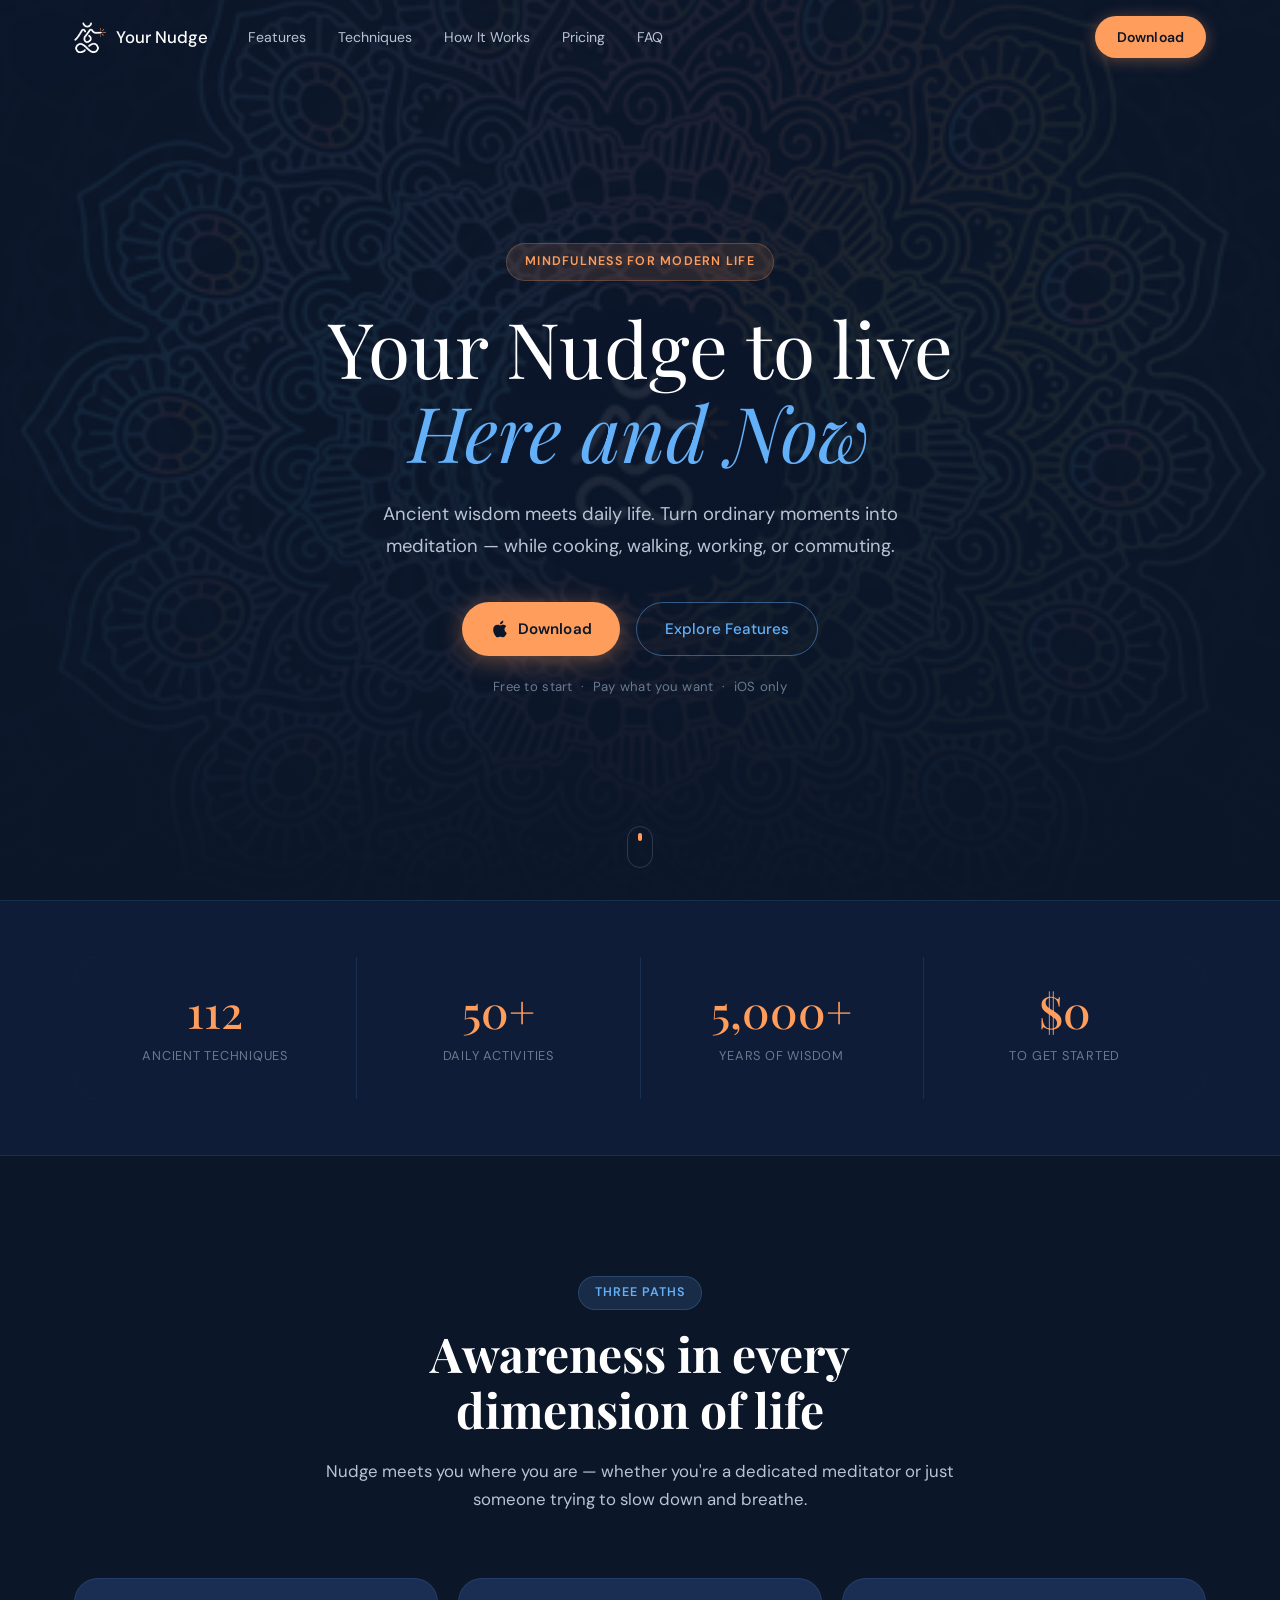
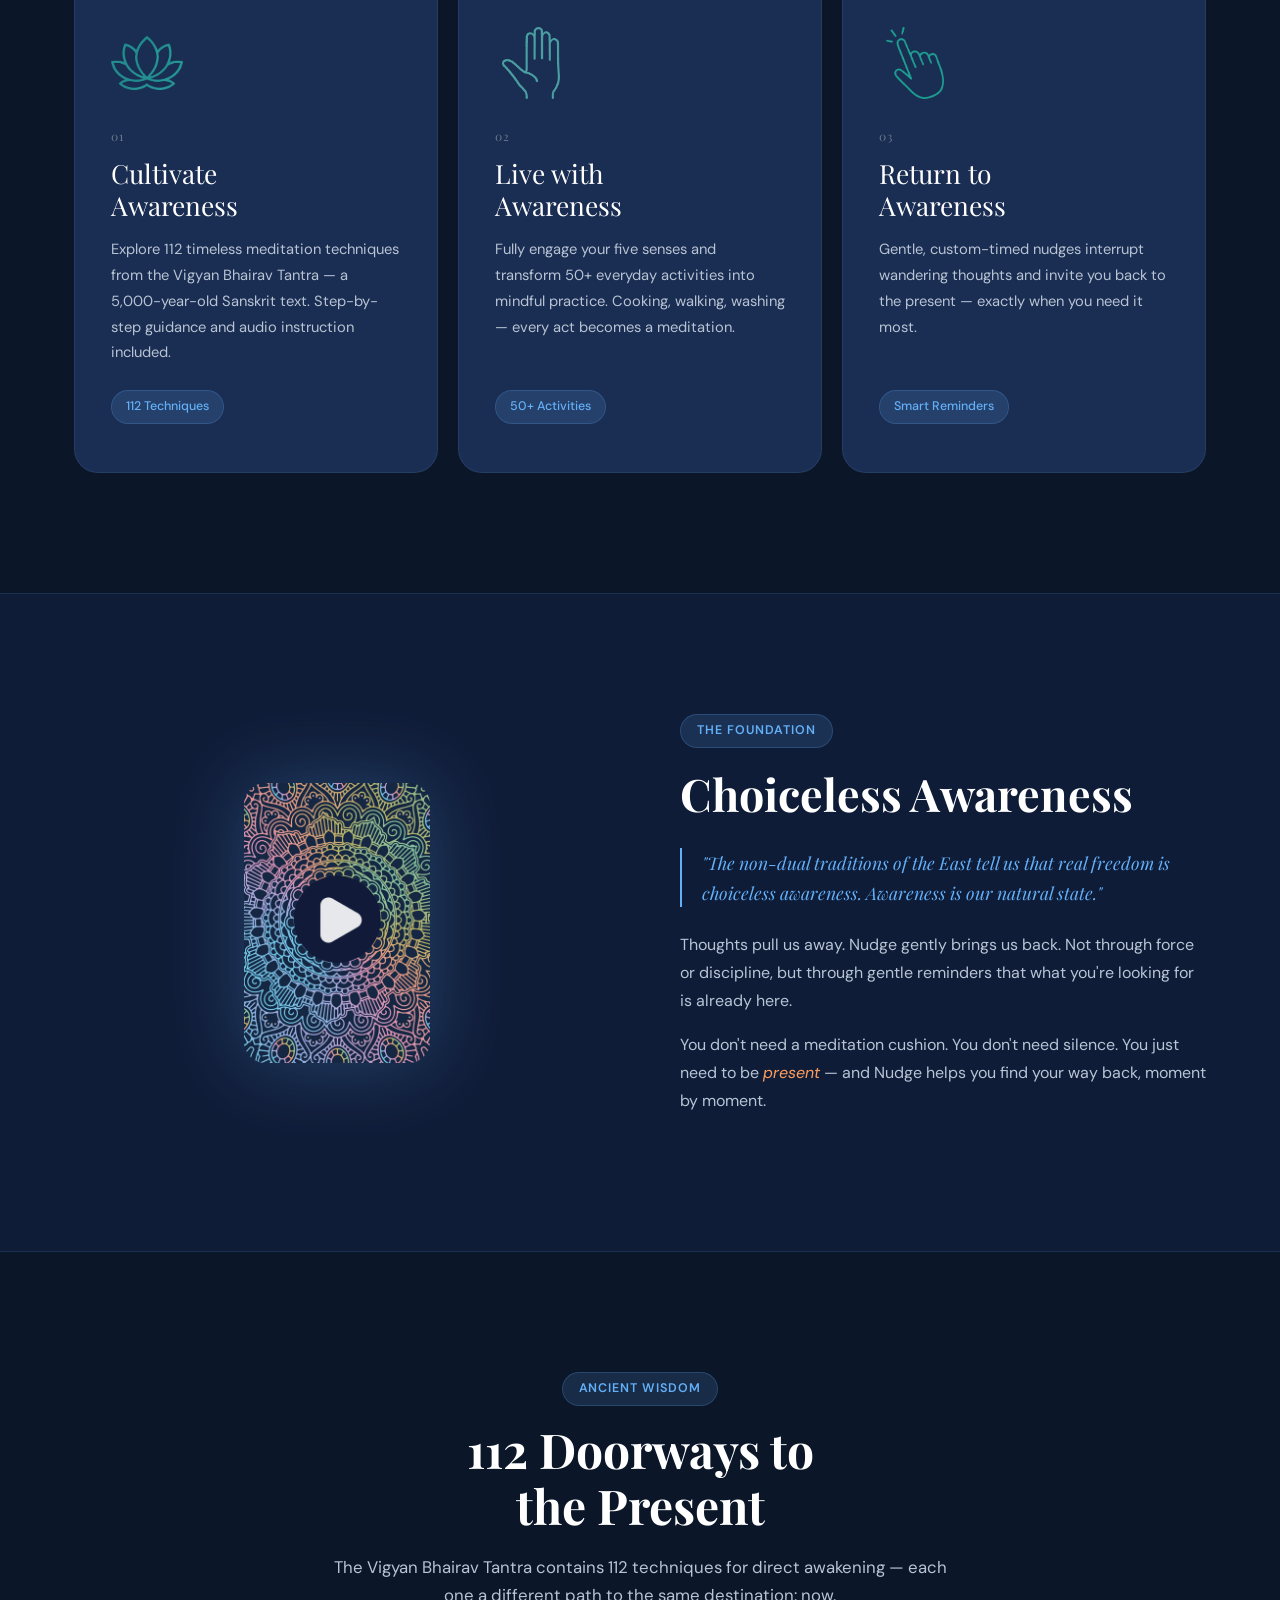
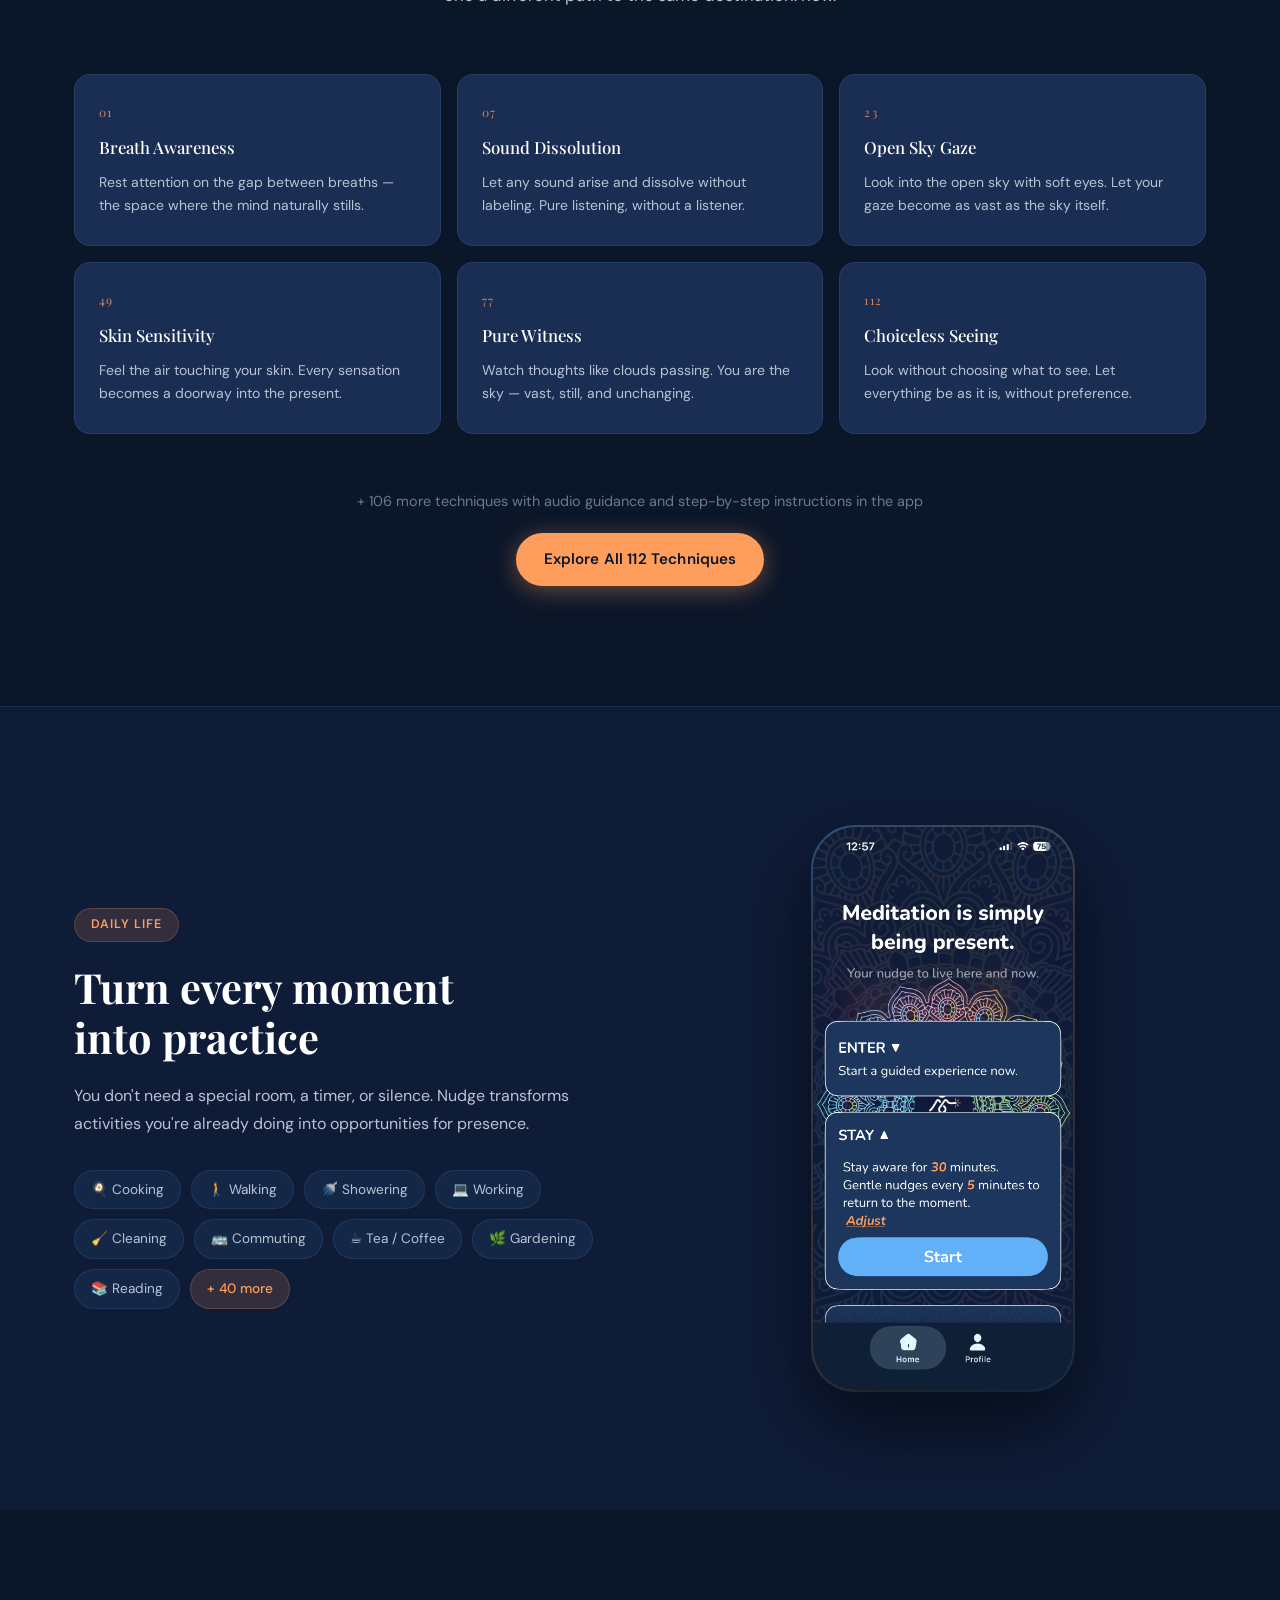
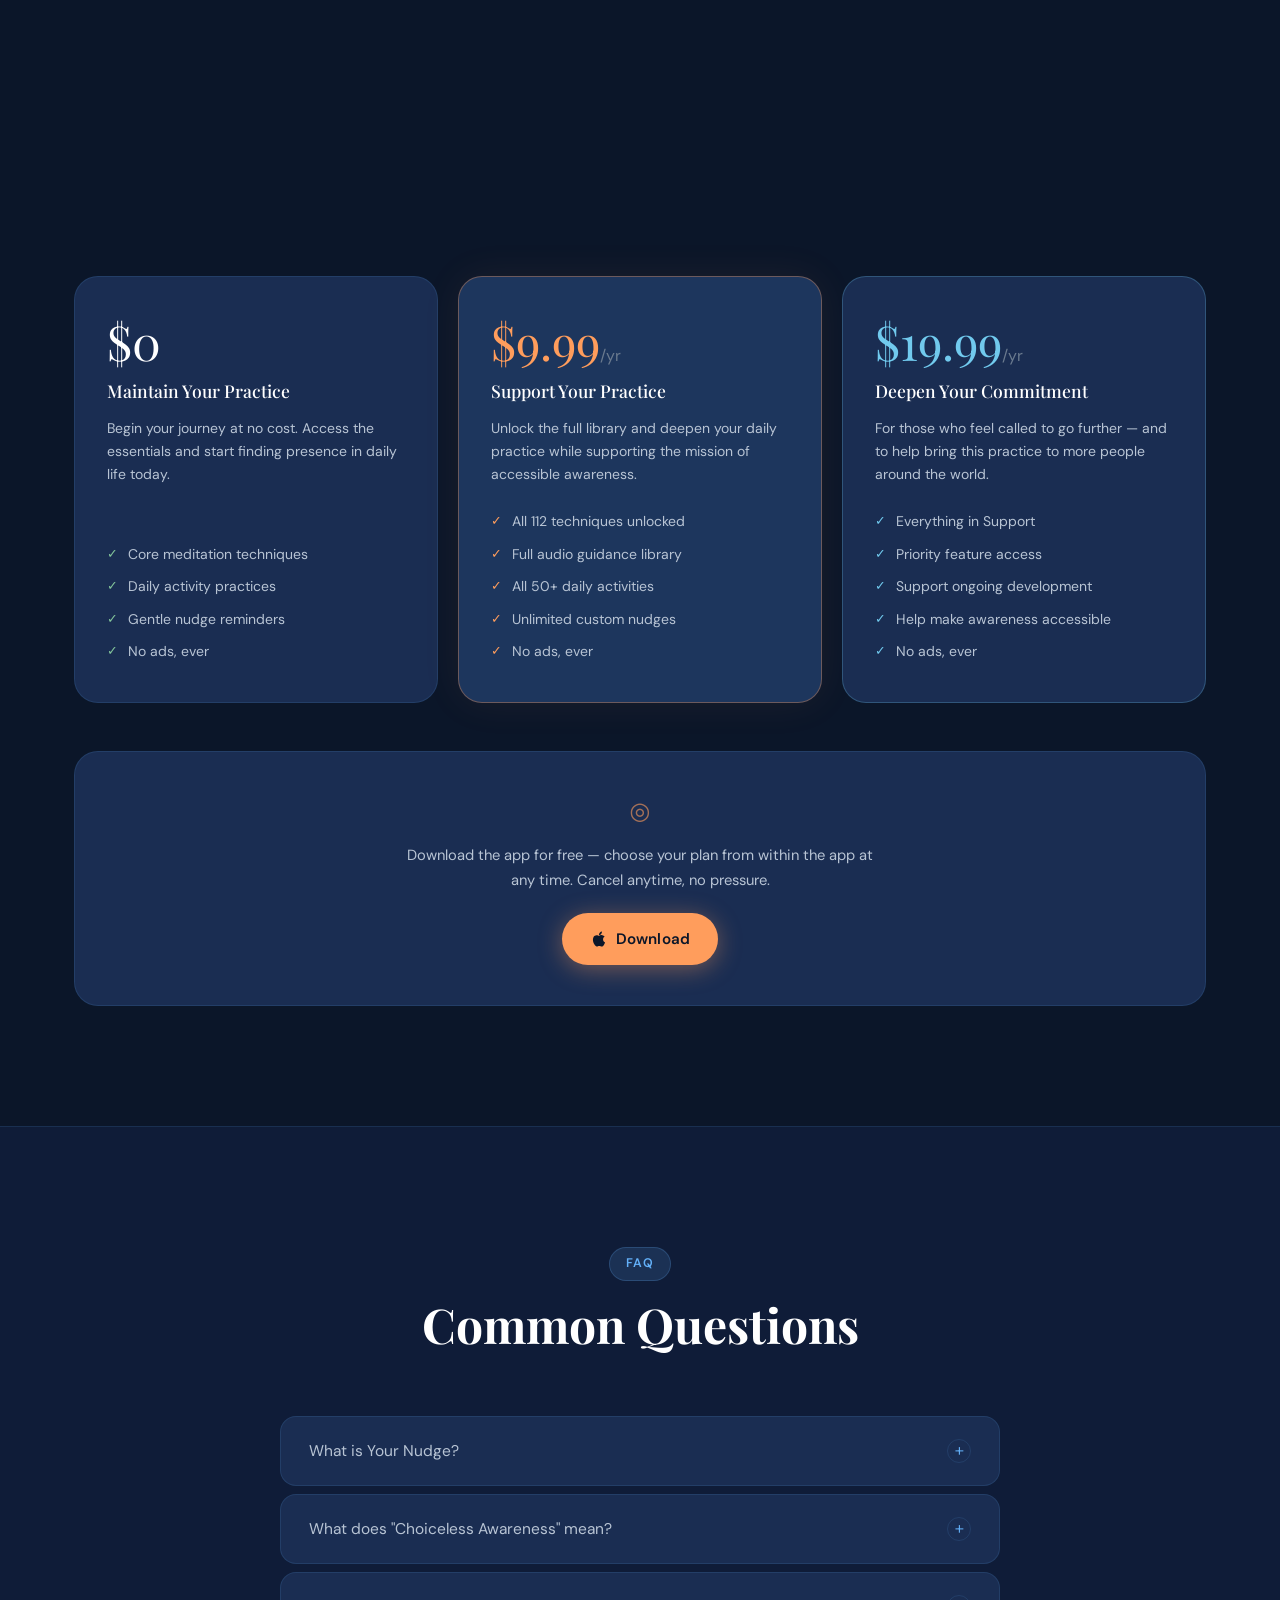
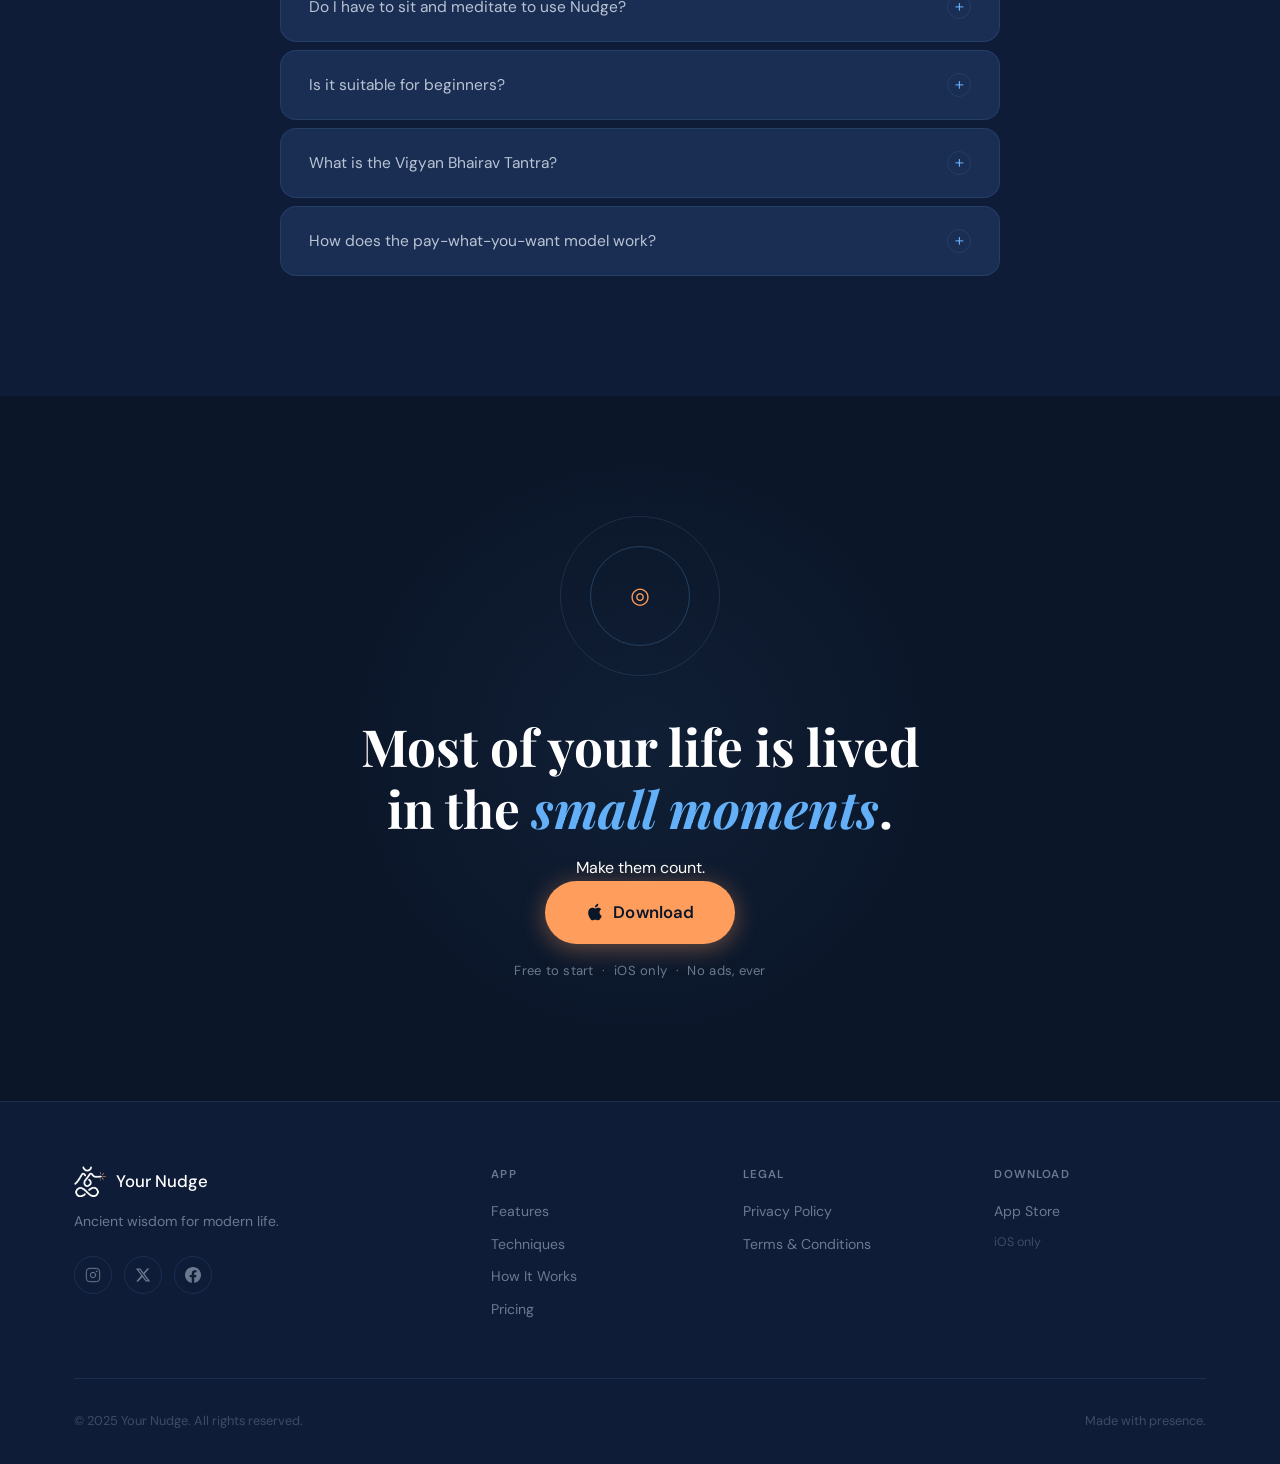
==== commit c557c912: "Hero: restore home_bg.png as static background, remove spinning animation The live site had intro_ic" ====
--- a/index.html
+++ b/index.html
@@ -53,7 +53,7 @@
     <!-- HERO -->
     <section class="hero" id="hero">
       <div class="hero__bg" aria-hidden="true">
-        <img src="assets/intro_icon.png" alt="" class="hero__bg-img" />
+        <img src="assets/home_bg.png" alt="" class="hero__bg-img" />
         <div class="hero__bg-overlay"></div>
       </div>
       <div class="container">
--- a/css/styles.css
+++ b/css/styles.css
@@ -322,25 +322,21 @@
   pointer-events: none;
 }
 .hero__bg-img {
-  /* sized so the circular mandala roughly fills the viewport height —
-     text sits inside the open centre of the circle */
-  width: min(90vh, 90vw);
-  height: min(90vh, 90vw);
-  object-fit: contain;
-  opacity: 0.22;
-  animation: gentleSpin 80s linear infinite;
-  flex-shrink: 0;
+  width: 100%;
+  height: 100%;
+  object-fit: cover;
+  object-position: center;
+  opacity: 0.15;
 }
 .hero__bg-overlay {
   position: absolute;
   inset: 0;
-  /* stronger fade at top/bottom edges, lighter in the centre
-     so the text area stays readable while edges glow */
-  background: radial-gradient(
-    ellipse 60% 55% at 50% 50%,
-    rgba(11,22,41,0.45) 0%,
-    rgba(11,22,41,0.75) 60%,
-    rgba(11,22,41,0.95) 100%
+  background: linear-gradient(
+    to bottom,
+    rgba(11,22,41,0.5) 0%,
+    rgba(11,22,41,0.4) 40%,
+    rgba(11,22,41,0.7) 80%,
+    rgba(11,22,41,0.97) 100%
   );
 }
 .hero .container { position: relative; z-index: 1; }
@@ -1142,3 +1138,10 @@
   .stats__grid { grid-template-columns: repeat(2, 1fr); }
   .phone-wrap { width: 190px; }
 }
+
+@media print {
+  .reveal { opacity: 1 !important; transform: none !important; }
+  .nav { position: relative; }
+  .hero { min-height: auto; padding: 80px 24px 60px; }
+  .hero__scroll { display: none; }
+}
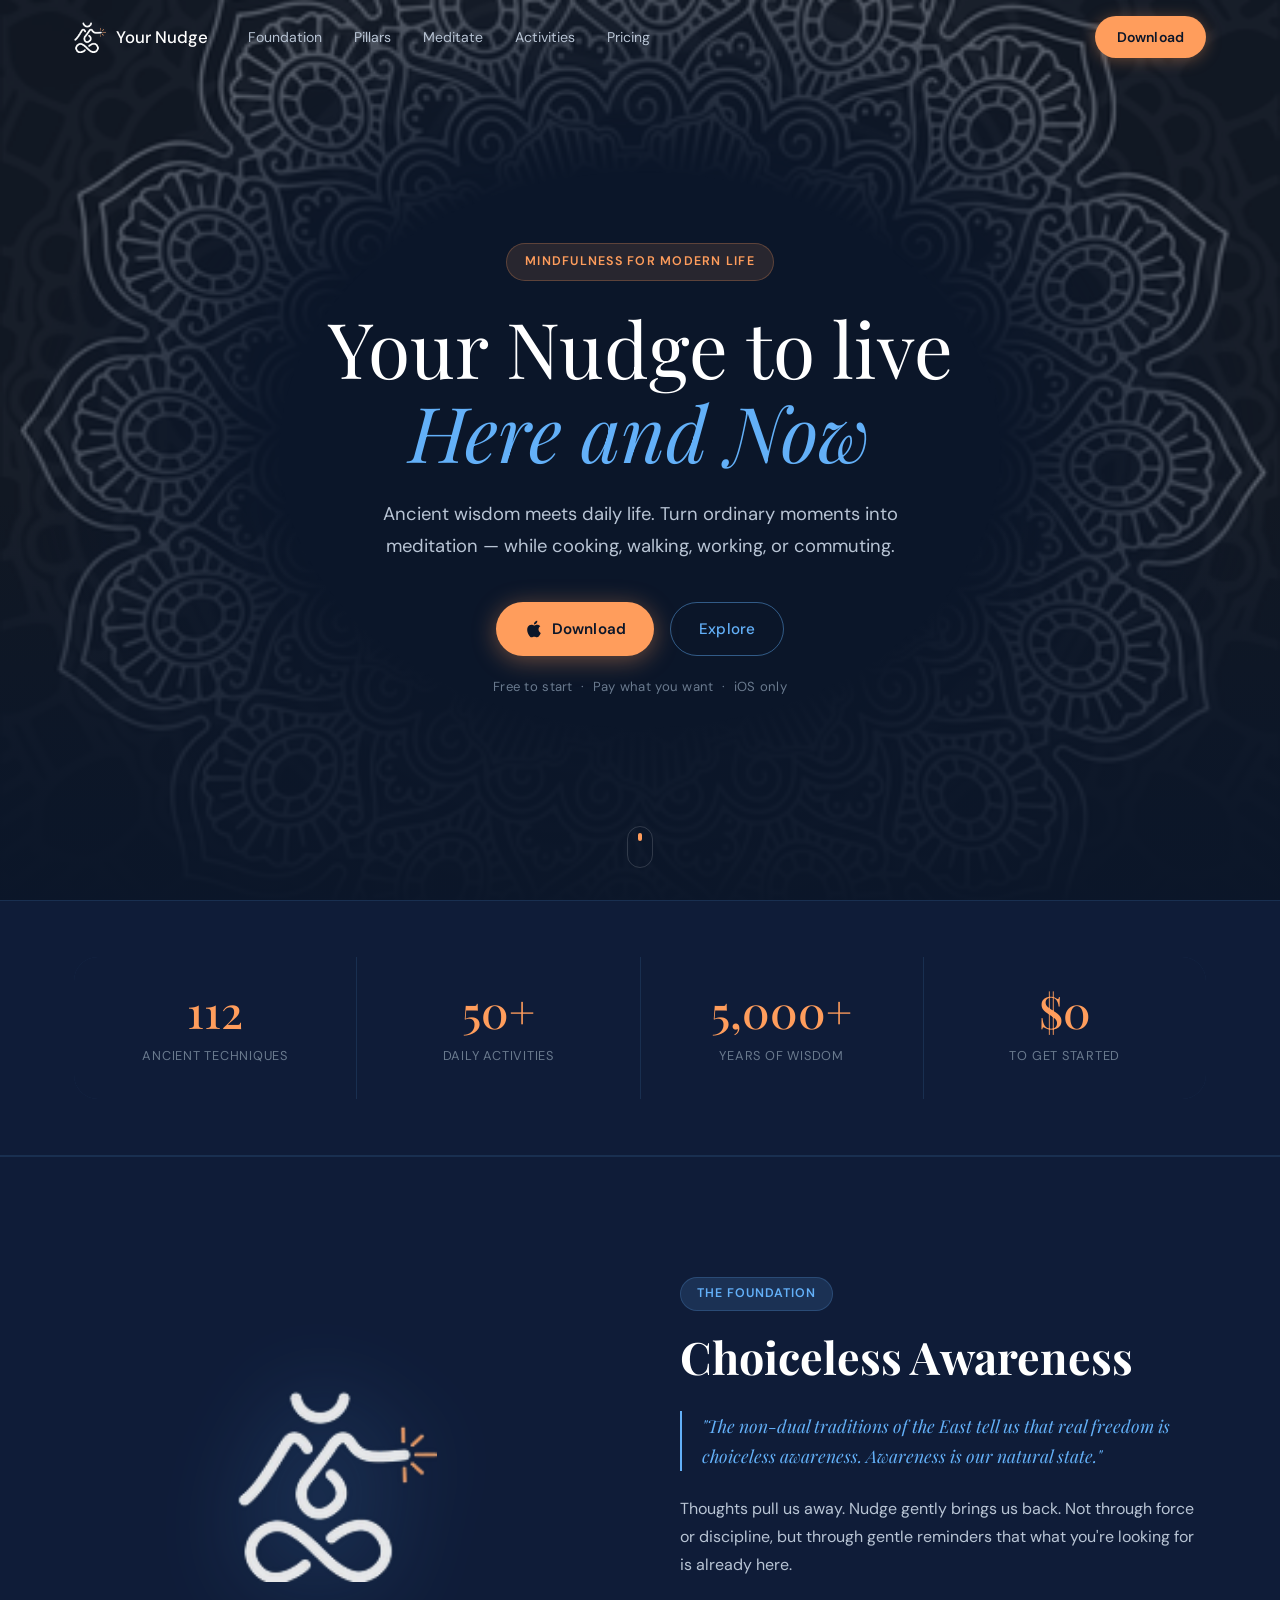
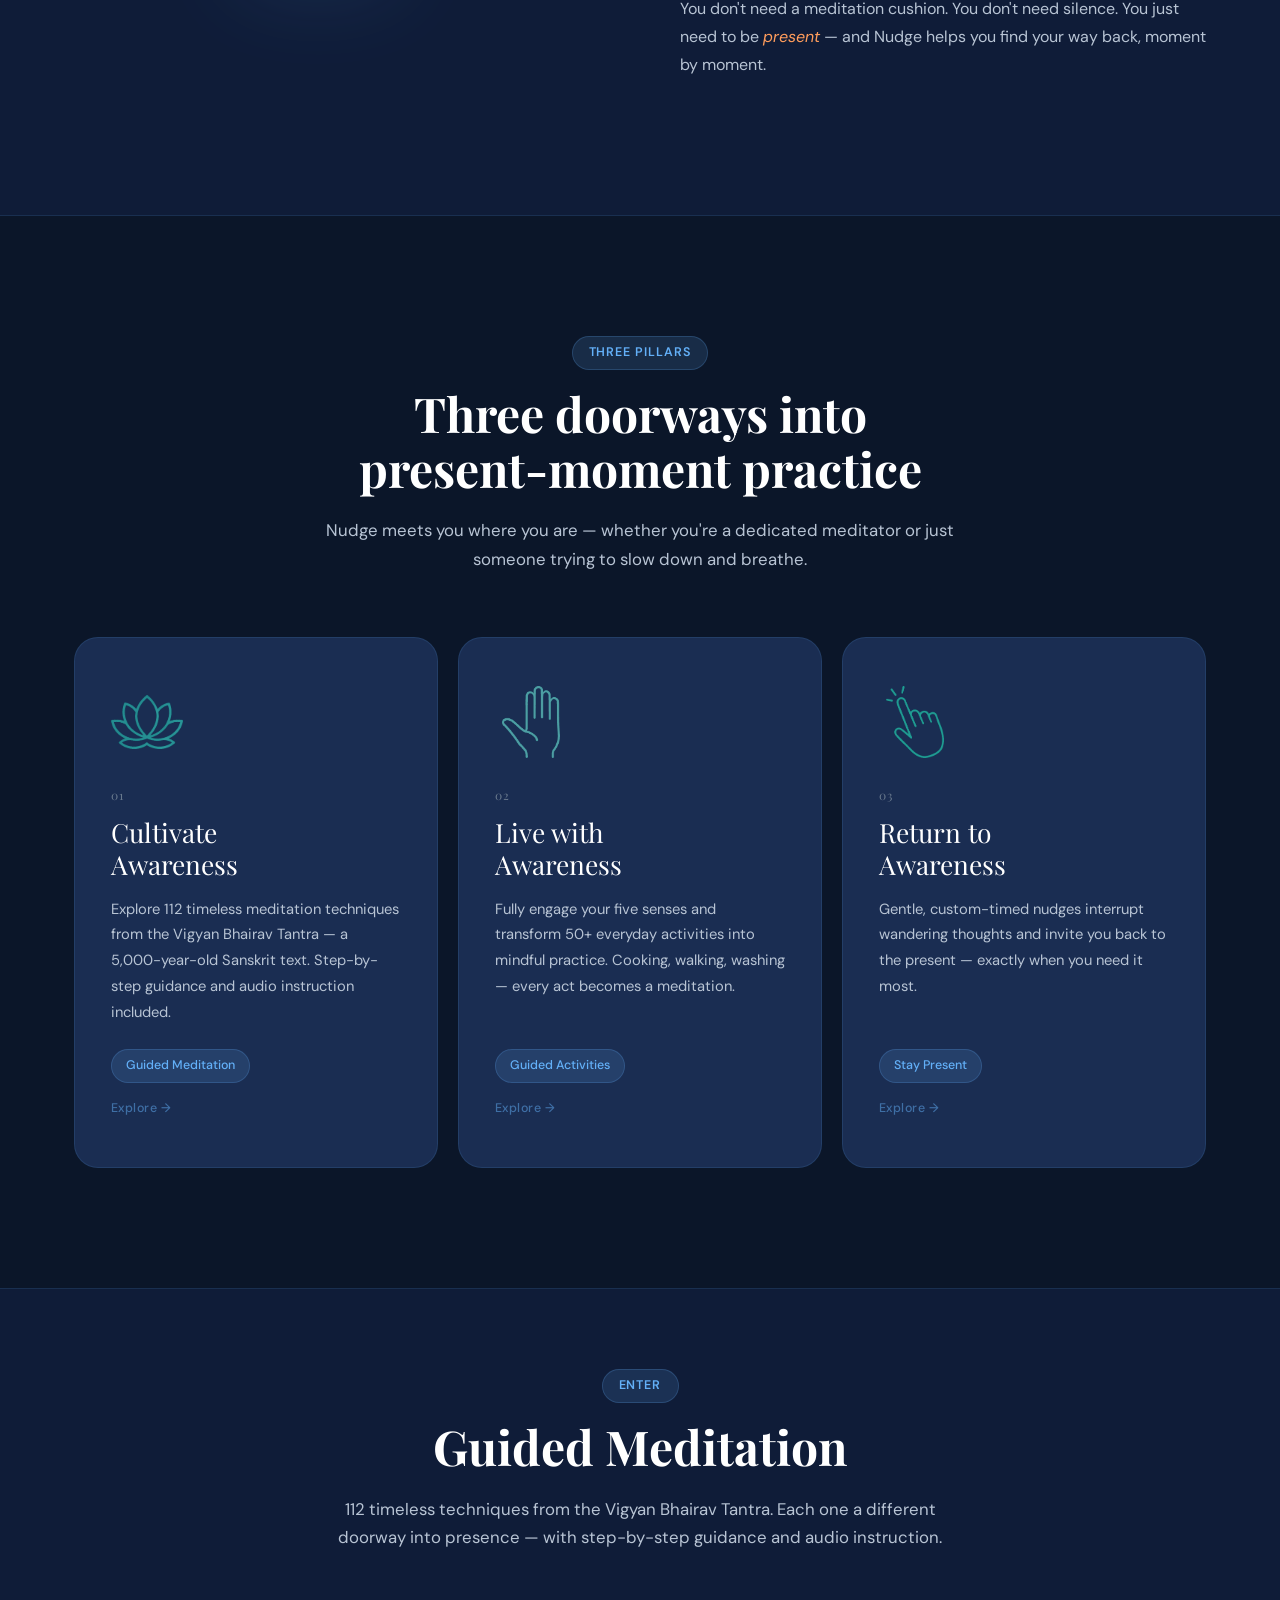
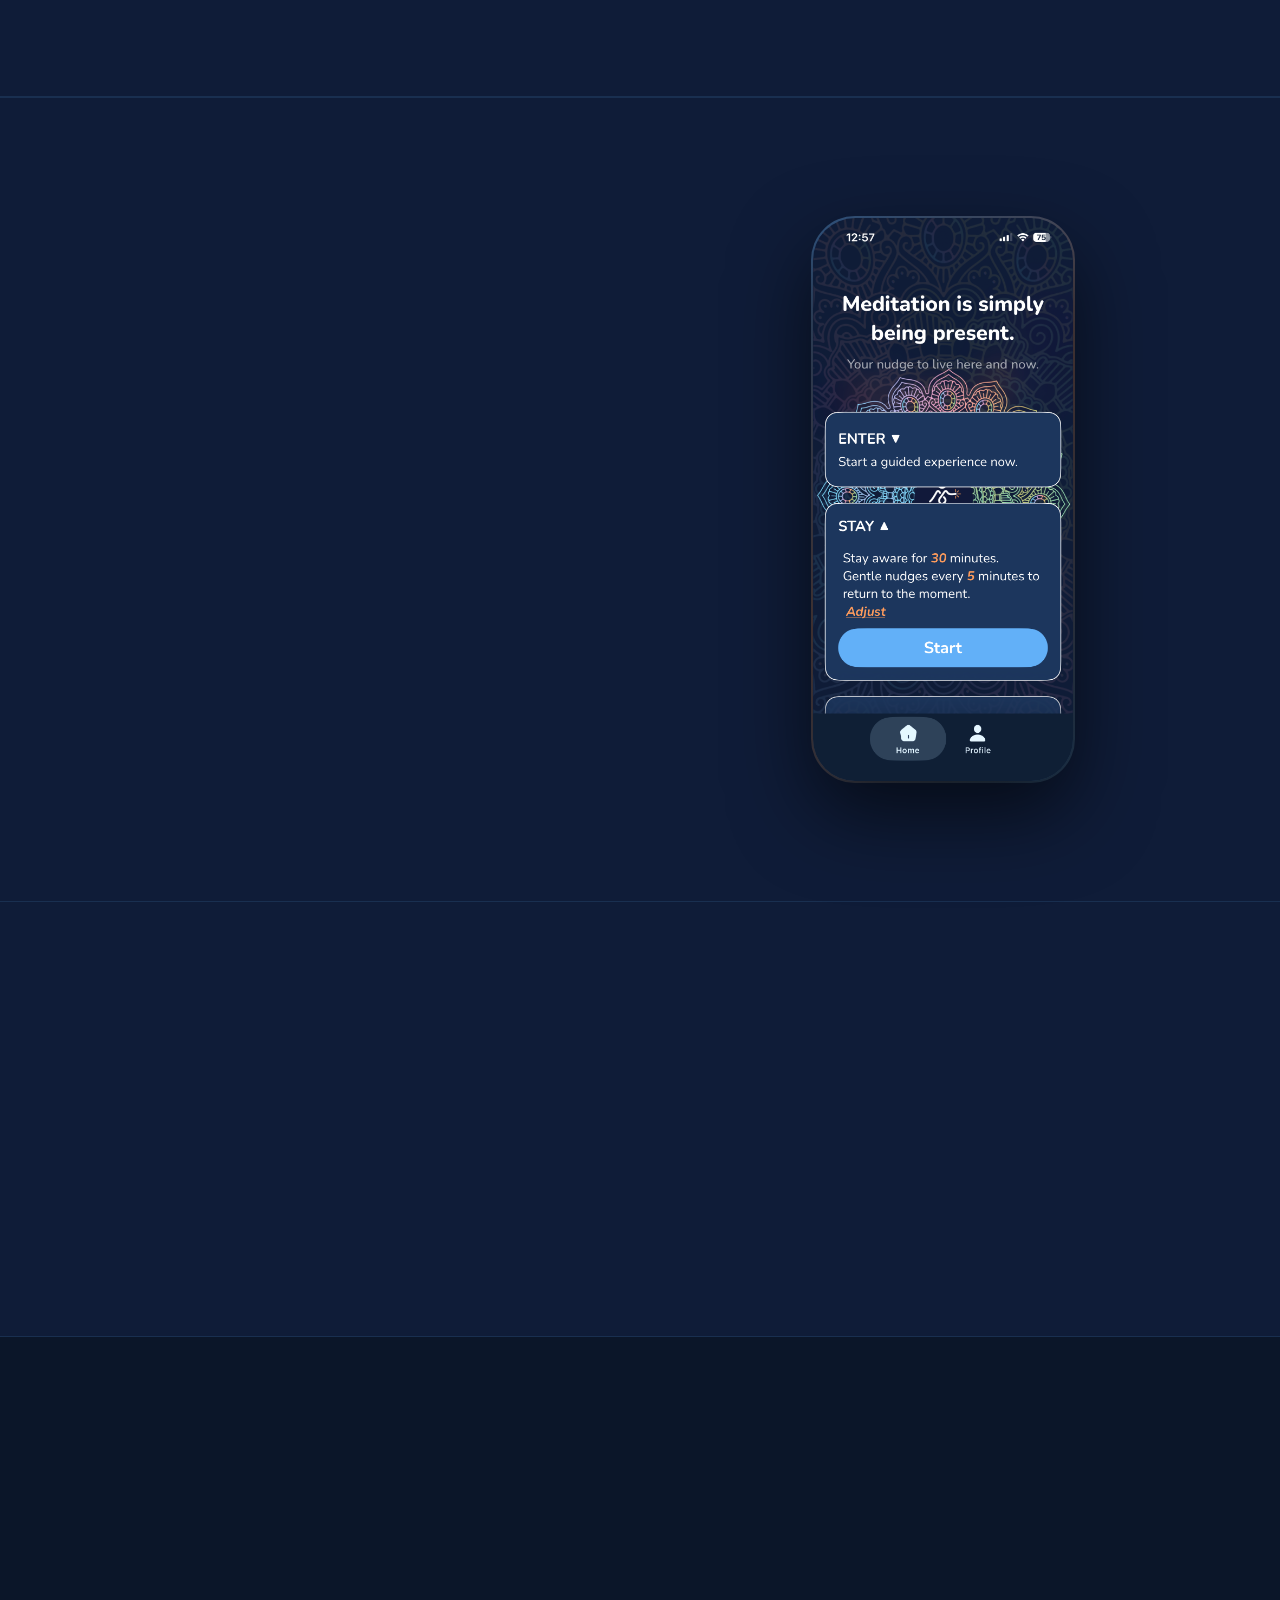
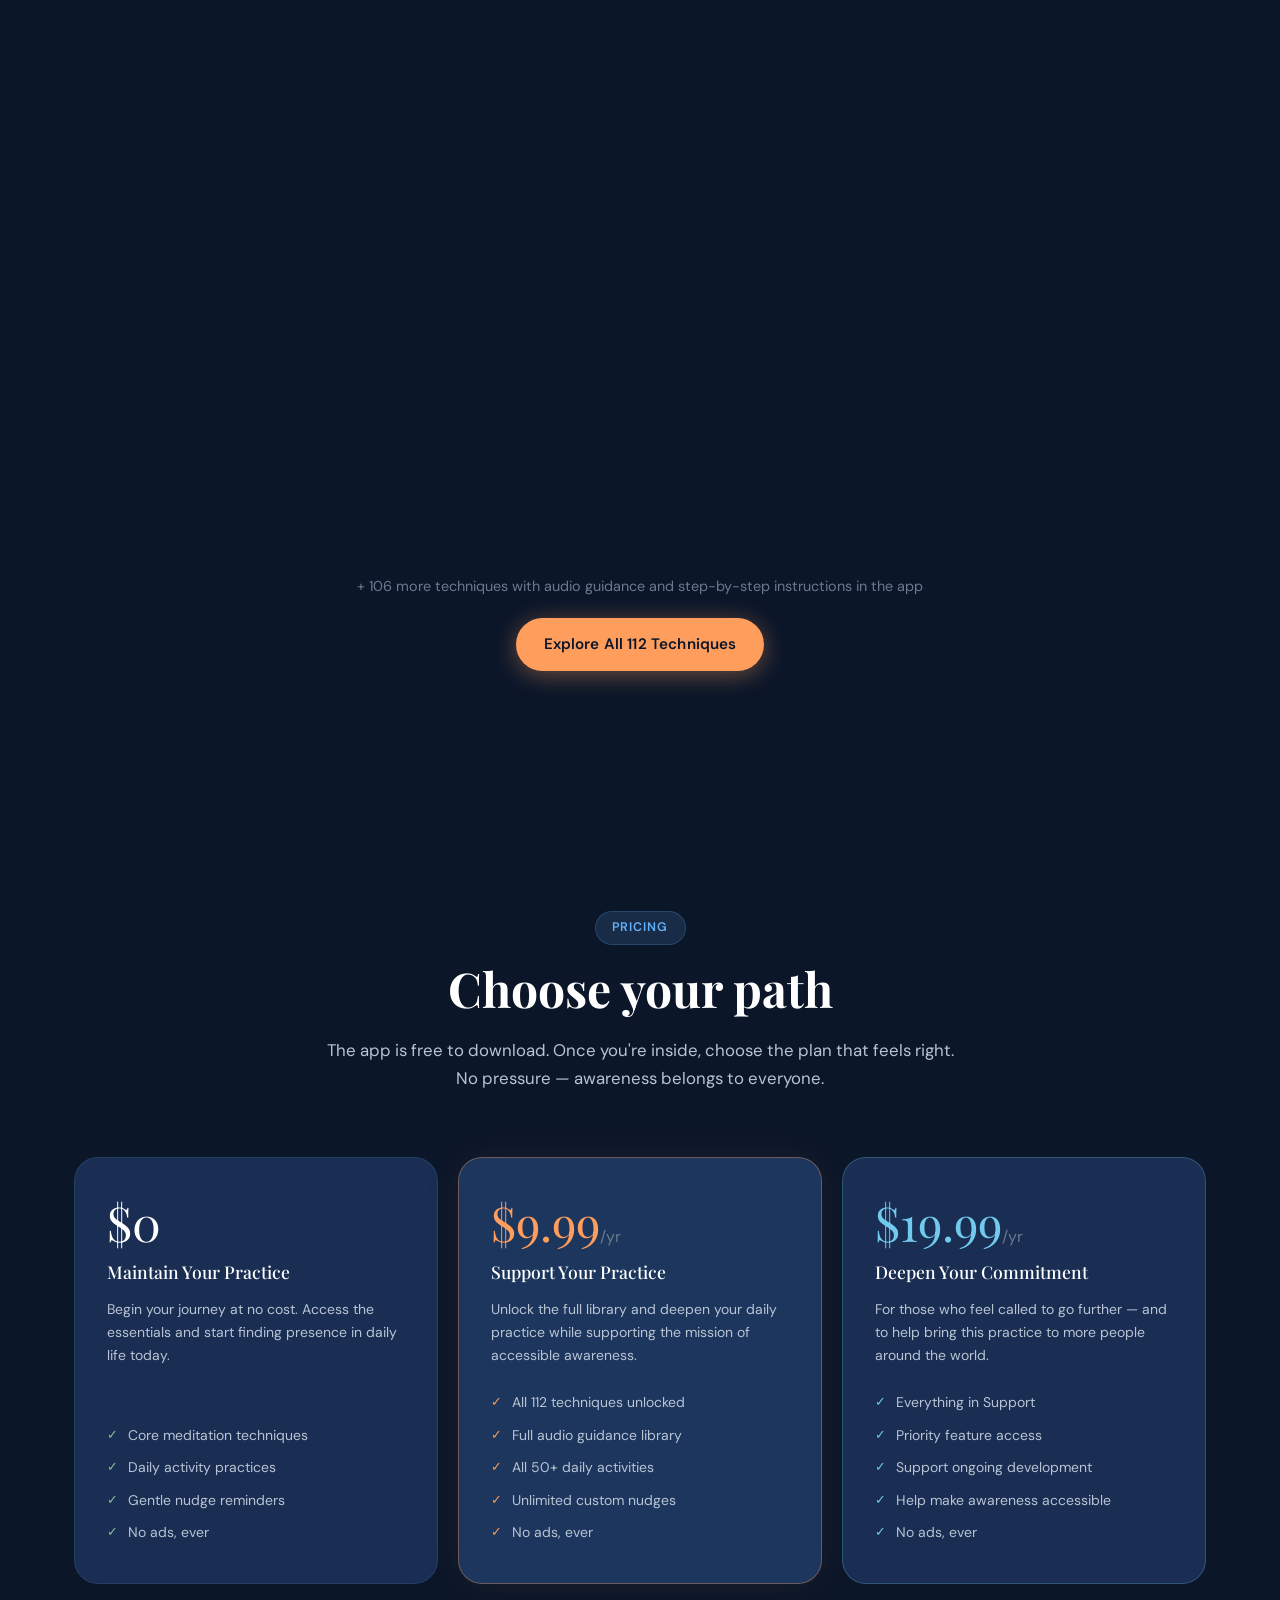
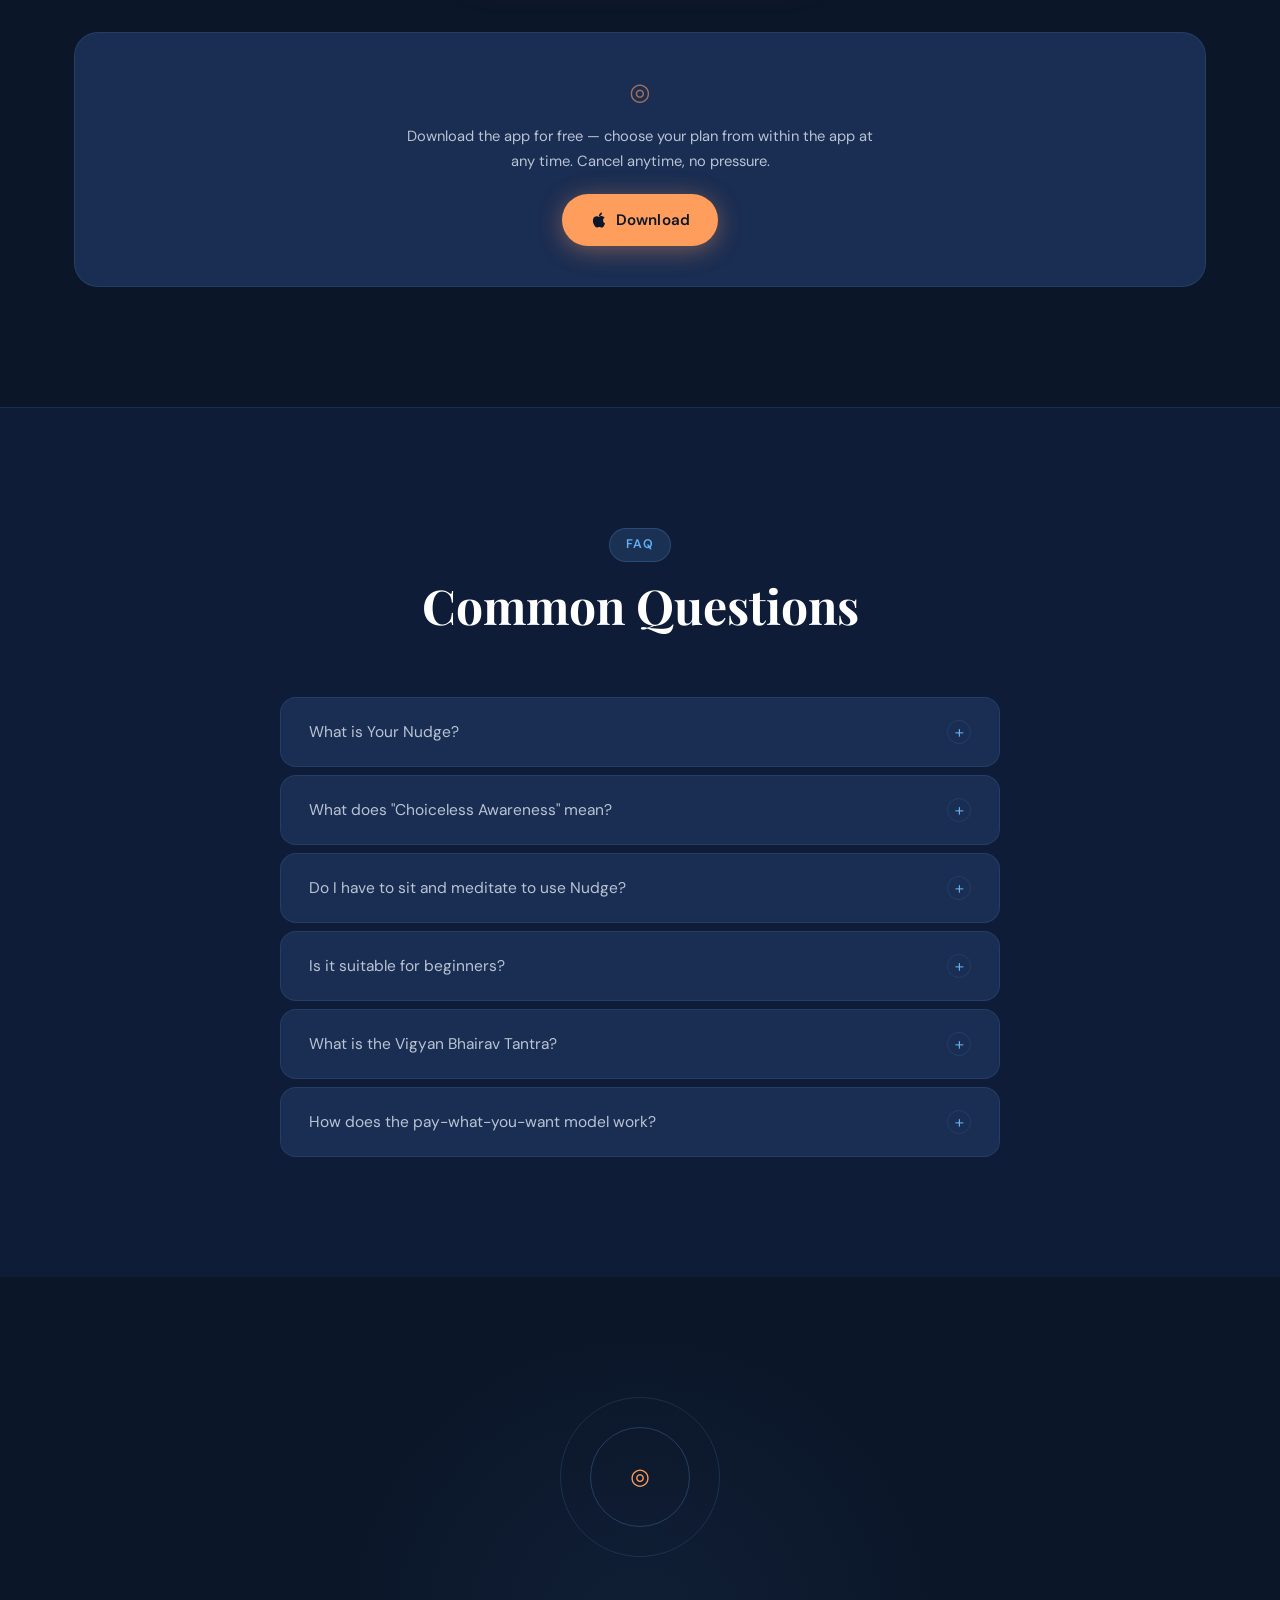
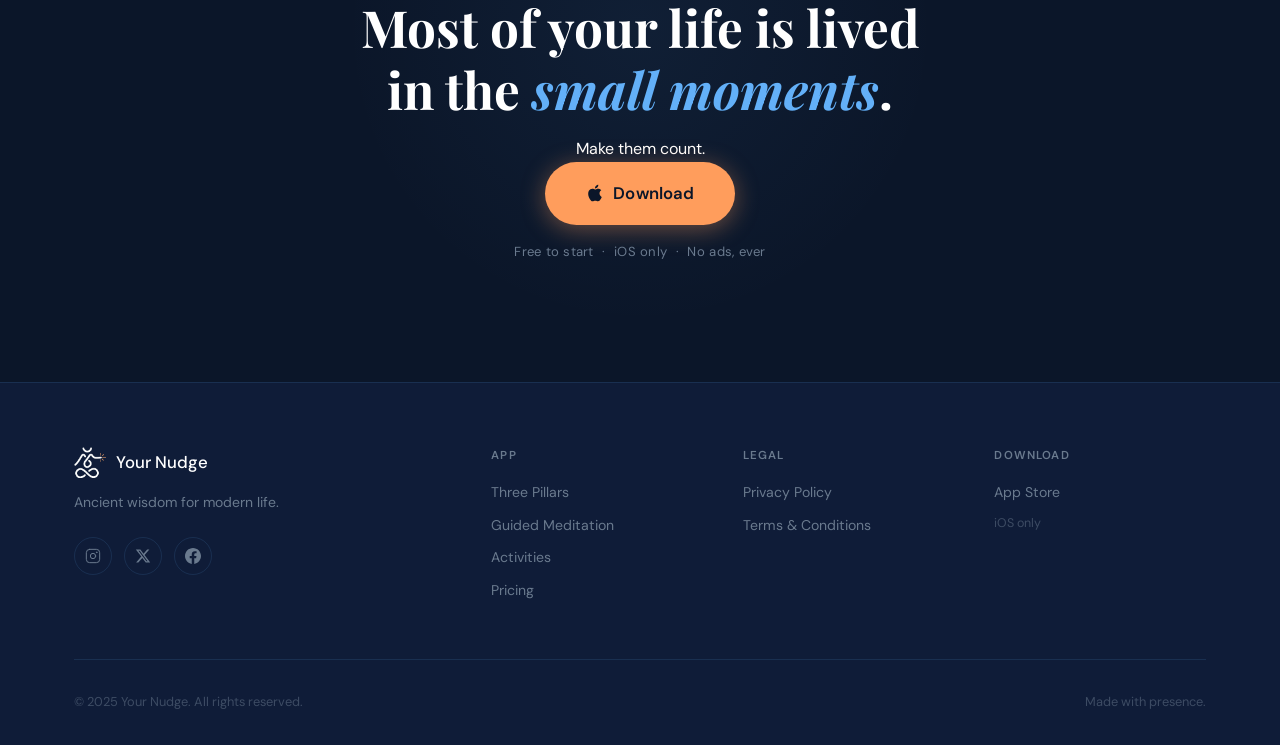
==== commit fc8f9a7f: "Batch 1: section reorder, Three Pillars rename, Foundation visual - Reorder page: Foundation before " ====
--- a/index.html
+++ b/index.html
@@ -23,11 +23,11 @@
         <span>Your Nudge</span>
       </a>
       <ul class="nav__links">
-        <li><a href="#features" class="nav__link">Features</a></li>
-        <li><a href="#techniques" class="nav__link">Techniques</a></li>
-        <li><a href="#how-it-works" class="nav__link">How It Works</a></li>
+        <li><a href="#foundation" class="nav__link">Foundation</a></li>
+        <li><a href="#pillars" class="nav__link">Pillars</a></li>
+        <li><a href="#guided-meditation" class="nav__link">Meditate</a></li>
+        <li><a href="#guided-activities" class="nav__link">Activities</a></li>
         <li><a href="#pricing" class="nav__link">Pricing</a></li>
-        <li><a href="#faq" class="nav__link">FAQ</a></li>
       </ul>
       <a href="https://apps.apple.com/us/app/your-nudge/id6739236420" class="btn btn--nav" target="_blank" rel="noopener">Download</a>
       <button class="nav__burger" id="navBurger" aria-label="Toggle menu">
@@ -39,18 +39,18 @@
   <!-- MOBILE MENU -->
   <div class="mobile-menu" id="mobileMenu">
     <ul>
-      <li><a href="#features">Features</a></li>
-      <li><a href="#techniques">Techniques</a></li>
-      <li><a href="#how-it-works">How It Works</a></li>
+      <li><a href="#foundation">Foundation</a></li>
+      <li><a href="#pillars">Pillars</a></li>
+      <li><a href="#guided-meditation">Meditate</a></li>
+      <li><a href="#guided-activities">Activities</a></li>
       <li><a href="#pricing">Pricing</a></li>
-      <li><a href="#faq">FAQ</a></li>
       <li><a href="https://apps.apple.com/us/app/your-nudge/id6739236420" target="_blank" rel="noopener">Download</a></li>
     </ul>
   </div>
 
   <main>
 
-    <!-- HERO -->
+    <!-- HERO — Mindfulness for Modern Life -->
     <section class="hero" id="hero">
       <div class="hero__bg" aria-hidden="true">
         <img src="assets/home_bg.png" alt="" class="hero__bg-img" />
@@ -70,7 +70,7 @@
               <svg width="20" height="20" viewBox="0 0 24 24" fill="currentColor" aria-hidden="true"><path d="M18.71 19.5c-.83 1.24-1.71 2.45-3.05 2.47-1.34.03-1.77-.79-3.29-.79-1.53 0-2 .77-3.27.82-1.31.05-2.3-1.32-3.14-2.53C4.25 17 2.94 12.45 4.7 9.39c.87-1.52 2.43-2.48 4.12-2.51 1.28-.02 2.5.87 3.29.87.78 0 2.26-1.07 3.8-.91.65.03 2.47.26 3.64 1.98-.09.06-2.17 1.28-2.15 3.81.03 3.02 2.65 4.03 2.68 4.04-.03.07-.42 1.44-1.38 2.83M13 3.5c.73-.83 1.94-1.46 2.94-1.5.13 1.17-.34 2.35-1.04 3.19-.69.85-1.83 1.51-2.95 1.42-.15-1.15.41-2.35 1.05-3.11z"/></svg>
               Download
             </a>
-            <a href="#features" class="btn btn--secondary">Explore Features</a>
+            <a href="#foundation" class="btn btn--secondary">Explore</a>
           </div>
           <p class="hero__meta reveal reveal--d4">Free to start &nbsp;·&nbsp; Pay what you want &nbsp;·&nbsp; iOS only</p>
         </div>
@@ -106,113 +106,80 @@
       </div>
     </section>
 
-    <!-- FEATURES / THREE PATHS -->
-    <section class="features" id="features">
-      <div class="container">
-        <div class="section-head reveal">
-          <span class="tag">Three Paths</span>
-          <h2>Awareness in every<br />dimension of life</h2>
+    <!-- THE FOUNDATION -->
+    <section class="philosophy" id="foundation">
+      <div class="container">
+        <div class="philosophy__inner">
+          <div class="philosophy__visual reveal">
+            <img src="assets/ic_nudge_logo.png" alt="Your Nudge logo mark" />
+          </div>
+          <div class="philosophy__copy reveal reveal--d1">
+            <span class="tag">The Foundation</span>
+            <h2>Choiceless Awareness</h2>
+            <blockquote>"The non-dual traditions of the East tell us that real freedom is choiceless awareness. Awareness is our natural state."</blockquote>
+            <p>Thoughts pull us away. Nudge gently brings us back. Not through force or discipline, but through gentle reminders that what you're looking for is already here.</p>
+            <p>You don't need a meditation cushion. You don't need silence. You just need to be <em>present</em> — and Nudge helps you find your way back, moment by moment.</p>
+          </div>
+        </div>
+      </div>
+    </section>
+
+    <!-- THE THREE PILLARS -->
+    <section class="features" id="pillars">
+      <div class="container">
+        <div class="section-head reveal">
+          <span class="tag">Three Pillars</span>
+          <h2>Three doorways into<br />present-moment practice</h2>
           <p>Nudge meets you where you are — whether you're a dedicated meditator or just someone trying to slow down and breathe.</p>
         </div>
         <div class="features__grid">
-          <div class="fcard reveal">
+          <a href="#guided-meditation" class="fcard reveal">
             <div class="fcard__icon">
               <img src="assets/cultivate_icon.png" alt="Lotus flower — Cultivate Awareness" />
             </div>
             <span class="fcard__num">01</span>
             <h3>Cultivate<br />Awareness</h3>
             <p>Explore 112 timeless meditation techniques from the Vigyan Bhairav Tantra — a 5,000-year-old Sanskrit text. Step-by-step guidance and audio instruction included.</p>
-            <span class="fcard__pill">112 Techniques</span>
-          </div>
-          <div class="fcard reveal reveal--d1">
+            <span class="fcard__pill">Guided Meditation</span>
+            <span class="fcard__explore">Explore →</span>
+          </a>
+          <a href="#guided-activities" class="fcard reveal reveal--d1">
             <div class="fcard__icon">
               <img src="assets/live_icon.png" alt="Open hand — Live with Awareness" />
             </div>
             <span class="fcard__num">02</span>
             <h3>Live with<br />Awareness</h3>
             <p>Fully engage your five senses and transform 50+ everyday activities into mindful practice. Cooking, walking, washing — every act becomes a meditation.</p>
-            <span class="fcard__pill">50+ Activities</span>
-          </div>
-          <div class="fcard reveal reveal--d2">
+            <span class="fcard__pill">Guided Activities</span>
+            <span class="fcard__explore">Explore →</span>
+          </a>
+          <a href="#stay" class="fcard reveal reveal--d2">
             <div class="fcard__icon">
               <img src="assets/return_icon.png" alt="Tapping finger — Return to Awareness" />
             </div>
             <span class="fcard__num">03</span>
             <h3>Return to<br />Awareness</h3>
             <p>Gentle, custom-timed nudges interrupt wandering thoughts and invite you back to the present — exactly when you need it most.</p>
-            <span class="fcard__pill">Smart Reminders</span>
-          </div>
-        </div>
-      </div>
-    </section>
-
-    <!-- PHILOSOPHY -->
-    <section class="philosophy" id="philosophy">
-      <div class="container">
-        <div class="philosophy__inner">
-          <div class="philosophy__visual reveal">
-            <img src="assets/intro_icon.png" alt="Colourful mandala — symbol of choiceless awareness" />
-          </div>
-          <div class="philosophy__copy reveal reveal--d1">
-            <span class="tag">The Foundation</span>
-            <h2>Choiceless Awareness</h2>
-            <blockquote>"The non-dual traditions of the East tell us that real freedom is choiceless awareness. Awareness is our natural state."</blockquote>
-            <p>Thoughts pull us away. Nudge gently brings us back. Not through force or discipline, but through gentle reminders that what you're looking for is already here.</p>
-            <p>You don't need a meditation cushion. You don't need silence. You just need to be <em>present</em> — and Nudge helps you find your way back, moment by moment.</p>
-          </div>
-        </div>
-      </div>
-    </section>
-
-    <!-- TECHNIQUES -->
-    <section class="techniques" id="techniques">
-      <div class="container">
-        <div class="section-head reveal">
-          <span class="tag">Ancient Wisdom</span>
-          <h2>112 Doorways to<br />the Present</h2>
-          <p>The Vigyan Bhairav Tantra contains 112 techniques for direct awakening — each one a different path to the same destination: now.</p>
-        </div>
-        <div class="techniques__grid">
-          <div class="tcard reveal">
-            <span class="tcard__n">01</span>
-            <h4>Breath Awareness</h4>
-            <p>Rest attention on the gap between breaths — the space where the mind naturally stills.</p>
-          </div>
-          <div class="tcard reveal reveal--d1">
-            <span class="tcard__n">07</span>
-            <h4>Sound Dissolution</h4>
-            <p>Let any sound arise and dissolve without labeling. Pure listening, without a listener.</p>
-          </div>
-          <div class="tcard reveal reveal--d2">
-            <span class="tcard__n">23</span>
-            <h4>Open Sky Gaze</h4>
-            <p>Look into the open sky with soft eyes. Let your gaze become as vast as the sky itself.</p>
-          </div>
-          <div class="tcard reveal reveal--d3">
-            <span class="tcard__n">49</span>
-            <h4>Skin Sensitivity</h4>
-            <p>Feel the air touching your skin. Every sensation becomes a doorway into the present.</p>
-          </div>
-          <div class="tcard reveal reveal--d1">
-            <span class="tcard__n">77</span>
-            <h4>Pure Witness</h4>
-            <p>Watch thoughts like clouds passing. You are the sky — vast, still, and unchanging.</p>
-          </div>
-          <div class="tcard reveal reveal--d2">
-            <span class="tcard__n">112</span>
-            <h4>Choiceless Seeing</h4>
-            <p>Look without choosing what to see. Let everything be as it is, without preference.</p>
-          </div>
-        </div>
-        <div class="techniques__footer reveal">
-          <p>+ 106 more techniques with audio guidance and step-by-step instructions in the app</p>
-          <a href="https://apps.apple.com/us/app/your-nudge/id6739236420" class="btn btn--primary" target="_blank" rel="noopener">Explore All 112 Techniques</a>
-        </div>
-      </div>
-    </section>
-
-    <!-- HOW IT WORKS / ACTIVITIES -->
-    <section class="activities" id="how-it-works">
+            <span class="fcard__pill">Stay Present</span>
+            <span class="fcard__explore">Explore →</span>
+          </a>
+        </div>
+      </div>
+    </section>
+
+    <!-- GUIDED MEDITATION -->
+    <section class="meditation-section" id="guided-meditation">
+      <div class="container">
+        <div class="section-head reveal">
+          <span class="tag">Enter</span>
+          <h2>Guided Meditation</h2>
+          <p>112 timeless techniques from the Vigyan Bhairav Tantra. Each one a different doorway into presence — with step-by-step guidance and audio instruction.</p>
+        </div>
+      </div>
+    </section>
+
+    <!-- GUIDED ACTIVITIES -->
+    <section class="activities" id="guided-activities">
       <div class="container">
         <div class="activities__inner">
           <div class="activities__copy reveal">
@@ -229,7 +196,7 @@
               <span class="chip">☕ Tea / Coffee</span>
               <span class="chip">🌿 Gardening</span>
               <span class="chip">📚 Reading</span>
-              <span class="chip chip--more">+ 40 more</span>
+              <a href="https://apps.apple.com/us/app/your-nudge/id6739236420" class="chip chip--more" target="_blank" rel="noopener">+ 40 more</a>
             </div>
           </div>
           <div class="activities__phone reveal reveal--d1">
@@ -237,6 +204,64 @@
               <img src="assets/screenshot_home.png" alt="Your Nudge app home screen showing meditation options" class="phone-screenshot" />
             </div>
           </div>
+        </div>
+      </div>
+    </section>
+
+    <!-- STAY -->
+    <section class="stay-section" id="stay">
+      <div class="container">
+        <div class="section-head reveal">
+          <span class="tag">Stay</span>
+          <h2>Return to Awareness</h2>
+          <p>Set your session length and nudge frequency. Gentle on-screen prompts check in throughout your day — bringing you back to the present, exactly when you need it.</p>
+        </div>
+      </div>
+    </section>
+
+    <!-- ANCIENT WISDOM -->
+    <section class="techniques" id="techniques">
+      <div class="container">
+        <div class="section-head reveal">
+          <span class="tag">Ancient Wisdom</span>
+          <h2>112 Doorways to<br />the Present</h2>
+          <p>The Vigyan Bhairav Tantra contains 112 techniques for direct awakening — each one a different path to the same destination: now.</p>
+        </div>
+        <div class="techniques__grid">
+          <div class="tcard reveal">
+            <span class="tcard__n">01</span>
+            <h4>Breath Awareness</h4>
+            <p>Rest attention on the gap between breaths — the space where the mind naturally stills.</p>
+          </div>
+          <div class="tcard reveal reveal--d1">
+            <span class="tcard__n">07</span>
+            <h4>Sound Dissolution</h4>
+            <p>Let any sound arise and dissolve without labeling. Pure listening, without a listener.</p>
+          </div>
+          <div class="tcard reveal reveal--d2">
+            <span class="tcard__n">23</span>
+            <h4>Open Sky Gaze</h4>
+            <p>Look into the open sky with soft eyes. Let your gaze become as vast as the sky itself.</p>
+          </div>
+          <div class="tcard reveal reveal--d3">
+            <span class="tcard__n">49</span>
+            <h4>Skin Sensitivity</h4>
+            <p>Feel the air touching your skin. Every sensation becomes a doorway into the present.</p>
+          </div>
+          <div class="tcard reveal reveal--d1">
+            <span class="tcard__n">77</span>
+            <h4>Pure Witness</h4>
+            <p>Watch thoughts like clouds passing. You are the sky — vast, still, and unchanging.</p>
+          </div>
+          <div class="tcard reveal reveal--d2">
+            <span class="tcard__n">112</span>
+            <h4>Choiceless Seeing</h4>
+            <p>Look without choosing what to see. Let everything be as it is, without preference.</p>
+          </div>
+        </div>
+        <div class="techniques__footer reveal">
+          <p>+ 106 more techniques with audio guidance and step-by-step instructions in the app</p>
+          <a href="https://apps.apple.com/us/app/your-nudge/id6739236420" class="btn btn--primary" target="_blank" rel="noopener">Explore All 112 Techniques</a>
         </div>
       </div>
     </section>
@@ -366,13 +391,13 @@
           </a>
           <p>Ancient wisdom for modern life.</p>
           <div class="footer__social">
-            <a href="#" aria-label="Instagram" rel="noopener">
+            <a href="https://www.instagram.com/a.simple.nudge/" aria-label="Instagram" target="_blank" rel="noopener">
               <svg viewBox="0 0 24 24" fill="none" stroke="currentColor" stroke-width="1.5" stroke-linecap="round" stroke-linejoin="round"><rect x="2" y="2" width="20" height="20" rx="5"/><circle cx="12" cy="12" r="4"/><circle cx="17.5" cy="6.5" r="0.5" fill="currentColor"/></svg>
             </a>
-            <a href="#" aria-label="X / Twitter" rel="noopener">
+            <a href="https://x.com/simplenudge" aria-label="X / Twitter" target="_blank" rel="noopener">
               <svg viewBox="0 0 24 24" fill="currentColor"><path d="M18.244 2.25h3.308l-7.227 8.26 8.502 11.24H16.17l-5.214-6.817L4.99 21.75H1.68l7.73-8.835L1.254 2.25H8.08l4.713 6.231zm-1.161 17.52h1.833L7.084 4.126H5.117z"/></svg>
             </a>
-            <a href="#" aria-label="Facebook" rel="noopener">
+            <a href="https://www.facebook.com/ASimpleNudge" aria-label="Facebook" target="_blank" rel="noopener">
               <svg viewBox="0 0 24 24" fill="currentColor"><path d="M24 12.073c0-6.627-5.373-12-12-12s-12 5.373-12 12c0 5.99 4.388 10.954 10.125 11.854v-8.385H7.078v-3.47h3.047V9.43c0-3.007 1.792-4.669 4.533-4.669 1.312 0 2.686.235 2.686.235v2.953H15.83c-1.491 0-1.956.925-1.956 1.874v2.25h3.328l-.532 3.47h-2.796v8.385C19.612 23.027 24 18.062 24 12.073z"/></svg>
             </a>
           </div>
@@ -380,9 +405,9 @@
         <div class="footer__nav">
           <div class="footer__col">
             <h4>App</h4>
-            <a href="#features">Features</a>
-            <a href="#techniques">Techniques</a>
-            <a href="#how-it-works">How It Works</a>
+            <a href="#pillars">Three Pillars</a>
+            <a href="#guided-meditation">Guided Meditation</a>
+            <a href="#guided-activities">Activities</a>
             <a href="#pricing">Pricing</a>
           </div>
           <div class="footer__col">
--- a/css/styles.css
+++ b/css/styles.css
@@ -326,17 +326,20 @@
   height: 100%;
   object-fit: cover;
   object-position: center;
-  opacity: 0.15;
+  opacity: 0.40;
+  filter: grayscale(1);
+  mask-image: radial-gradient(ellipse 62% 68% at 50% 50%, transparent 0%, transparent 45%, black 78%);
+  -webkit-mask-image: radial-gradient(ellipse 62% 68% at 50% 50%, transparent 0%, transparent 45%, black 78%);
 }
 .hero__bg-overlay {
   position: absolute;
   inset: 0;
   background: linear-gradient(
     to bottom,
-    rgba(11,22,41,0.5) 0%,
-    rgba(11,22,41,0.4) 40%,
-    rgba(11,22,41,0.7) 80%,
-    rgba(11,22,41,0.97) 100%
+    transparent 0%,
+    transparent 55%,
+    rgba(11,22,41,0.7) 82%,
+    rgba(11,22,41,0.98) 100%
   );
 }
 .hero .container { position: relative; z-index: 1; }
@@ -539,6 +542,50 @@
   align-self: flex-start;
 }
 
+/* Clickable pillar cards */
+a.fcard {
+  cursor: pointer;
+}
+.fcard__explore {
+  margin-top: 16px;
+  font-size: 0.78rem;
+  color: var(--blue);
+  font-weight: 500;
+  letter-spacing: 0.04em;
+  align-self: flex-start;
+  opacity: 0.5;
+  transition: opacity 0.2s, transform 0.2s var(--ease-out);
+}
+a.fcard:hover .fcard__explore {
+  opacity: 1;
+  transform: translateX(4px);
+}
+
+/* Stub sections (Guided Meditation, Stay — fleshed out in next batch) */
+.meditation-section {
+  padding: 80px 0;
+  background: var(--bg-alt);
+  border-top: 1px solid var(--border);
+  border-bottom: 1px solid var(--border);
+}
+.stay-section {
+  padding: 80px 0;
+  background: var(--bg-alt);
+  border-top: 1px solid var(--border);
+  border-bottom: 1px solid var(--border);
+}
+
+/* "More" chip as a link */
+a.chip--more {
+  cursor: pointer;
+  text-decoration: none;
+}
+a.chip--more:hover {
+  background: rgba(255,157,92,0.25);
+  border-color: rgba(255,157,92,0.4);
+  transform: translateY(-1px);
+}
+
 /* ============================================================
    PHILOSOPHY
    ============================================================ */
@@ -604,13 +651,12 @@
   z-index: 1;
 }
 .philosophy__visual img {
-  width: 280px;
-  height: 280px;
+  width: 200px;
+  height: 200px;
   object-fit: contain;
   margin: 0 auto;
   opacity: 0.9;
-  filter: drop-shadow(0 0 40px rgba(99,176,248,0.3));
-  animation: gentleSpin 40s linear infinite;
+  filter: drop-shadow(0 0 48px rgba(99,176,248,0.4));
 }
 
 @keyframes pulsate {
@@ -1097,6 +1143,8 @@
 /* ============================================================
    RESPONSIVE
    ============================================================ */
+
+/* --- Large tablet / small desktop (iPad Pro landscape, 13" laptops) --- */
 @media (max-width: 1024px) {
   .features__grid { gap: 16px; }
   .philosophy__inner { gap: 48px; }
@@ -1104,39 +1152,135 @@
   .footer__top { gap: 40px; }
 }
 
-@media (max-width: 960px) {
-  .plans { grid-template-columns: 1fr; max-width: 440px; margin-left: auto; margin-right: auto; }
-}
-
+/* --- Tablet landscape (iPad Mini/Air landscape, large Android tablets) --- */
+@media (max-width: 900px) {
+  .features__grid { grid-template-columns: repeat(2, 1fr); }
+
+  .features, .techniques, .pricing, .cta-final { padding: 88px 0; }
+  .philosophy, .activities, .faq { padding: 88px 0; }
+
+  .philosophy__inner { grid-template-columns: 1fr; gap: 40px; }
+  .philosophy__visual { order: -1; }
+  .philosophy__visual img { width: 220px; height: 220px; }
+
+  .activities__inner { grid-template-columns: 1fr; gap: 40px; }
+  .activities__phone { order: -1; }
+
+  .plans { grid-template-columns: 1fr; max-width: 480px; margin-left: auto; margin-right: auto; }
+}
+
+/* --- Tablet portrait / large phone (iPad portrait, iPhone Plus/Max) --- */
 @media (max-width: 768px) {
   .nav__links, .btn--nav { display: none; }
-  .nav__burger { display: flex; }
-
+  .nav__burger { display: flex; min-width: 44px; min-height: 44px; align-items: center; justify-content: center; }
+  .nav__inner { gap: 16px; }
+
+  .hero { padding: 120px 20px 80px; }
+
+  .stats { padding: 40px 0; }
   .stats__grid { grid-template-columns: repeat(2, 1fr); }
+  .stat { padding: 24px 16px; }
+  .stat__n { font-size: 2.2rem; }
 
   .features__grid { grid-template-columns: 1fr; max-width: 440px; margin: 0 auto; }
-
-  .philosophy__inner { grid-template-columns: 1fr; gap: 40px; }
-  .philosophy__visual { order: -1; }
-  .philosophy__visual img { width: 200px; height: 200px; }
-
-  .techniques__grid { grid-template-columns: 1fr 1fr; }
-
-  .activities__inner { grid-template-columns: 1fr; gap: 48px; }
+  .fcard { padding: 40px 28px; }
+
+  .mandala-viz { width: 240px; height: 240px; }
+  .mv-ring--3 { inset: 50px; }
+  .mv-ring--4 { inset: 70px; }
+
+  .techniques__grid { grid-template-columns: repeat(2, 1fr); }
+
   .phone-wrap { width: 220px; }
-
-  .plans { grid-template-columns: 1fr; max-width: 440px; margin-left: auto; margin-right: auto; }
 
   .footer__top { grid-template-columns: 1fr; gap: 40px; }
   .footer__nav { grid-template-columns: repeat(2, 1fr); }
 }
 
+/* --- Large phone / phone landscape (iPhone 14 Pro Max, large Android) --- */
+@media (max-width: 640px) {
+  .container { padding: 0 20px; }
+
+  .features, .techniques, .pricing, .cta-final { padding: 72px 0; }
+  .philosophy, .activities, .faq { padding: 72px 0; }
+  .section-head { margin-bottom: 48px; }
+
+  .fcard { padding: 32px 24px; }
+  .plan { padding: 32px 24px; }
+  .plan__price { font-size: 2.6rem; }
+  .plans__note { padding: 32px 20px; }
+
+  .cta-final::before { width: 360px; height: 360px; }
+
+  .chip { padding: 9px 14px; }
+}
+
+/* --- Standard phone (iPhone 14, Pixel, most Androids) --- */
 @media (max-width: 480px) {
+  .container { padding: 0 16px; }
+
+  .hero { padding: 110px 16px 72px; }
+  .hero__bg-img {
+    mask-image: radial-gradient(ellipse 88% 62% at 50% 50%, transparent 0%, transparent 42%, black 75%);
+    -webkit-mask-image: radial-gradient(ellipse 88% 62% at 50% 50%, transparent 0%, transparent 42%, black 75%);
+  }
+  .hero__actions { flex-direction: column; align-items: center; }
+  .hero__actions .btn { width: 100%; max-width: 300px; justify-content: center; }
+
+  .stat { padding: 20px 12px; }
+  .stat__n { font-size: 2rem; }
+
+  .features, .techniques, .pricing, .cta-final { padding: 64px 0; }
+  .philosophy, .activities, .faq { padding: 64px 0; }
+  .section-head { margin-bottom: 40px; }
+
   .techniques__grid { grid-template-columns: 1fr; }
+
+  .phone-wrap { width: 200px; }
+
+  .fq__q { padding: 18px 20px; font-size: 0.93rem; }
+  .fq__a p { padding: 0 20px 20px; }
+
   .footer__nav { grid-template-columns: 1fr; }
-  .hero__actions { flex-direction: column; align-items: center; }
-  .stats__grid { grid-template-columns: repeat(2, 1fr); }
-  .phone-wrap { width: 190px; }
+  .footer__bottom { flex-direction: column; align-items: flex-start; gap: 6px; }
+}
+
+/* --- Small phone (iPhone SE, iPhone 12 mini, small Android) --- */
+@media (max-width: 390px) {
+  .hero__title { font-size: clamp(2rem, 8vw, 2.6rem); }
+  .hero__sub { font-size: 0.95rem; }
+
+  .stat__n { font-size: 1.8rem; }
+  .stat__l { font-size: 0.72rem; }
+
+  .fcard h3 { font-size: 1.4rem; }
+  .fcard { padding: 28px 20px; }
+
+  .plan__price { font-size: 2.2rem; }
+
+  .phone-wrap { width: 180px; }
+
+  .nav__inner { padding: 0 16px; }
+  .mobile-menu { padding: 90px 24px 40px; }
+  .mobile-menu a { font-size: 1.4rem; }
+}
+
+/* --- Very small phone (360px and under, small Android) --- */
+@media (max-width: 360px) {
+  .hero__badge { font-size: 0.7rem; padding: 6px 12px; }
+  .btn { padding: 12px 20px; font-size: 0.88rem; }
+  .chip { padding: 8px 12px; font-size: 0.8rem; }
+  .stat__n { font-size: 1.6rem; }
+  .phone-wrap { width: 160px; }
+}
+
+/* --- Reduced motion preference --- */
+@media (prefers-reduced-motion: reduce) {
+  .hero__bg-img,
+  .mv-core,
+  .mv-ring,
+  .scroll-indicator__dot { animation: none !important; }
+  .reveal { transition-duration: 0.01ms !important; }
 }
 
 @media print {
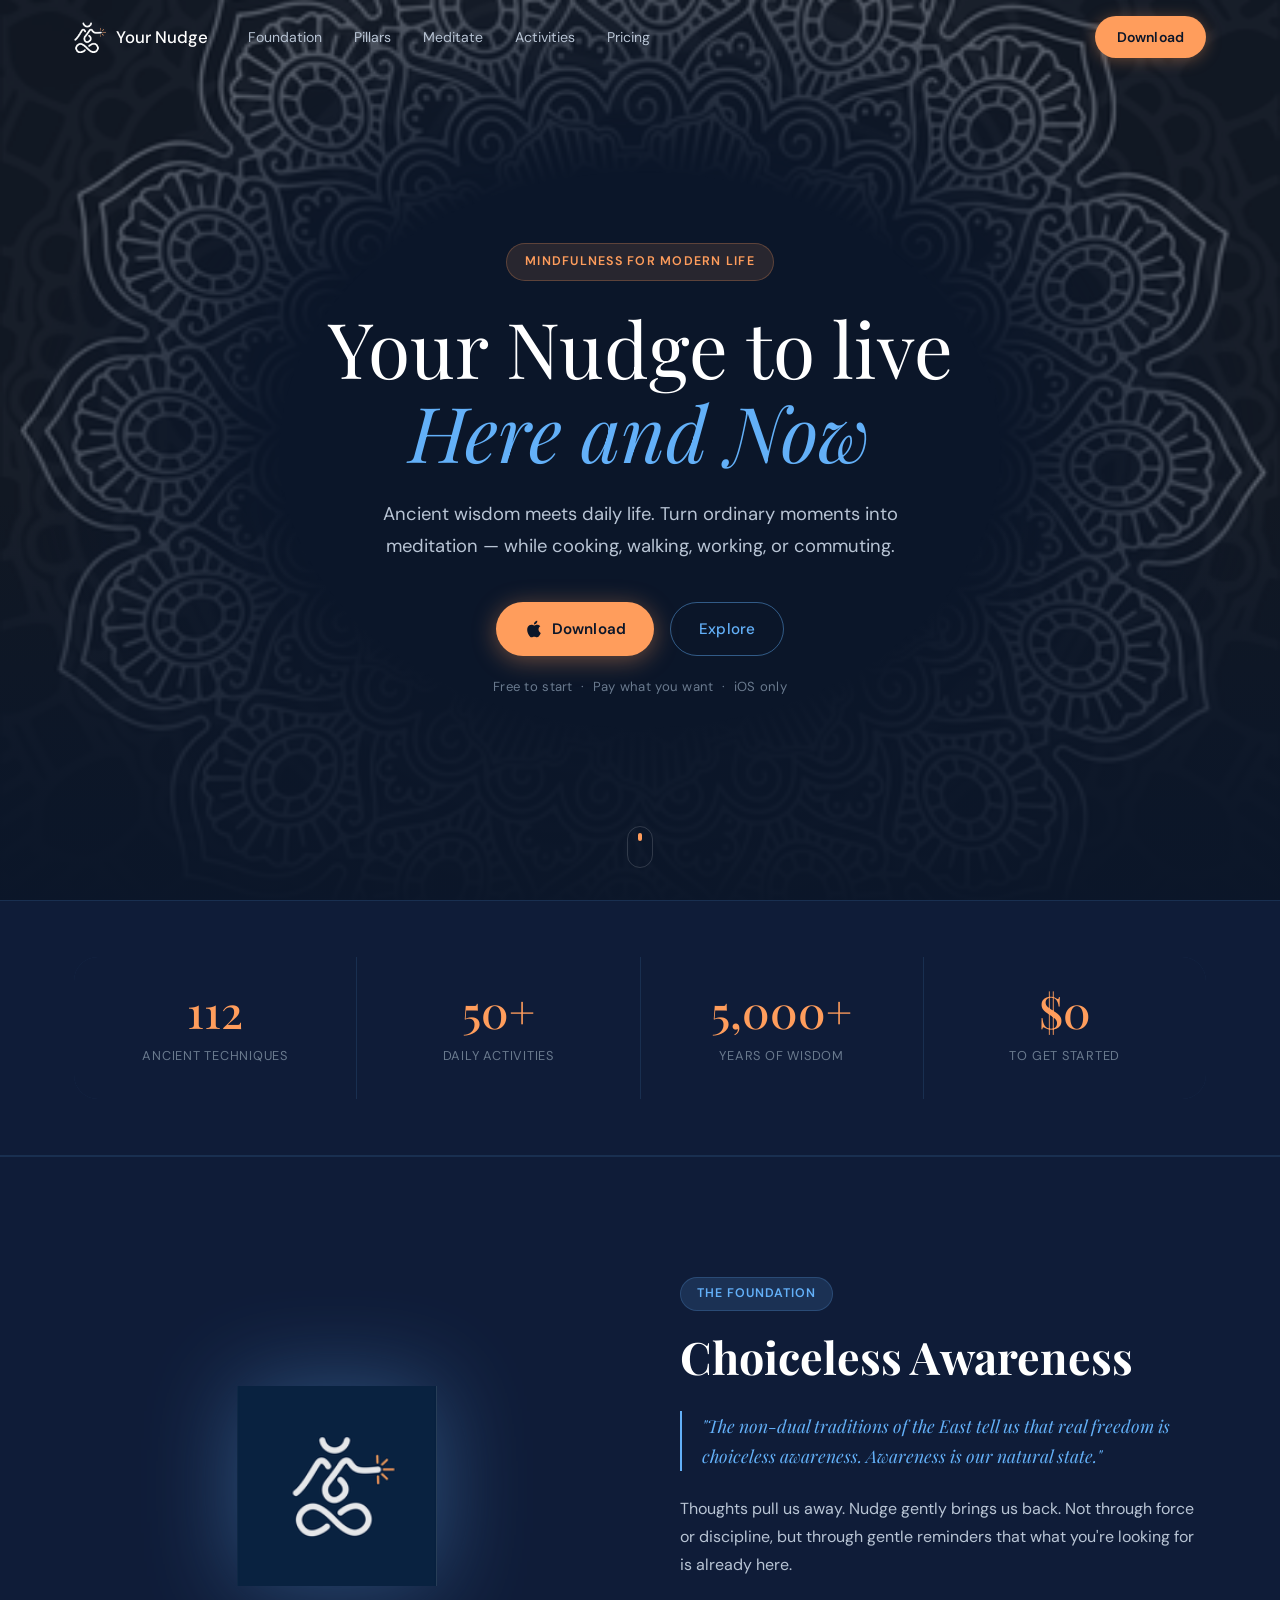
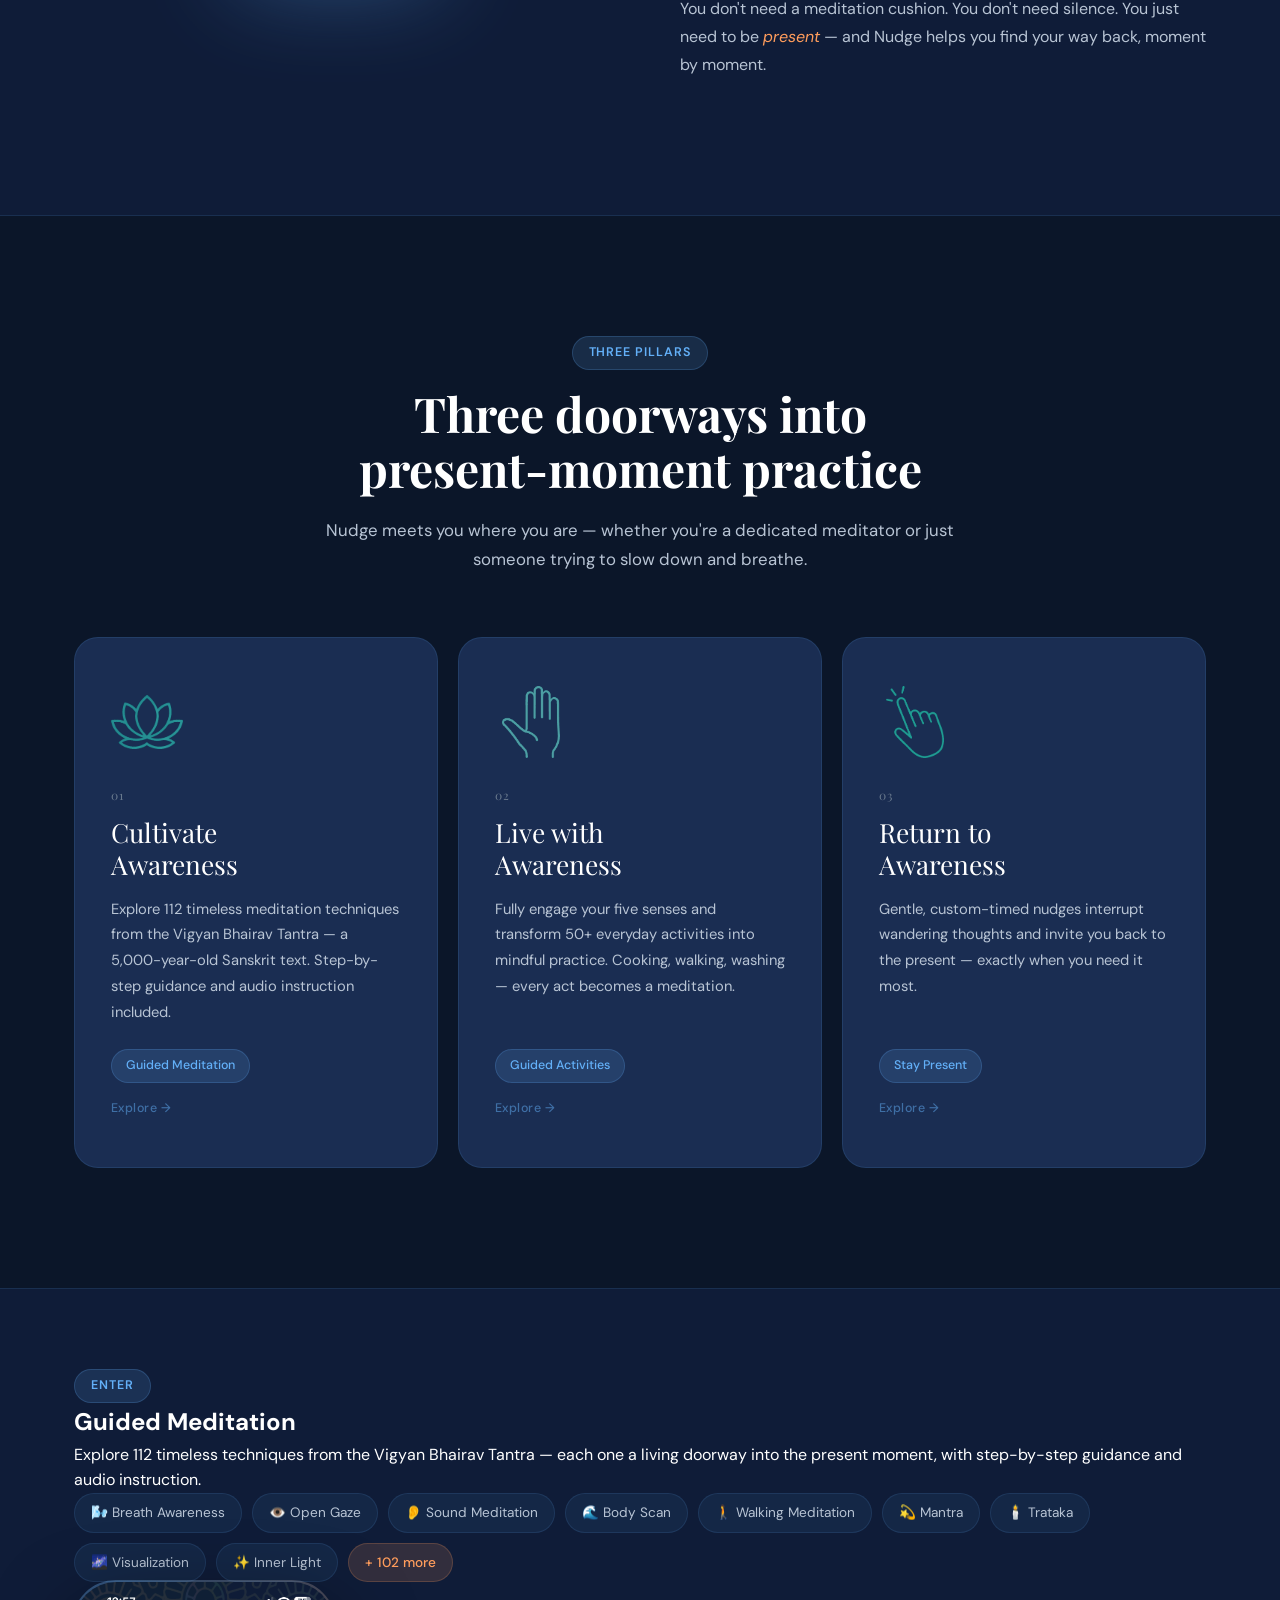
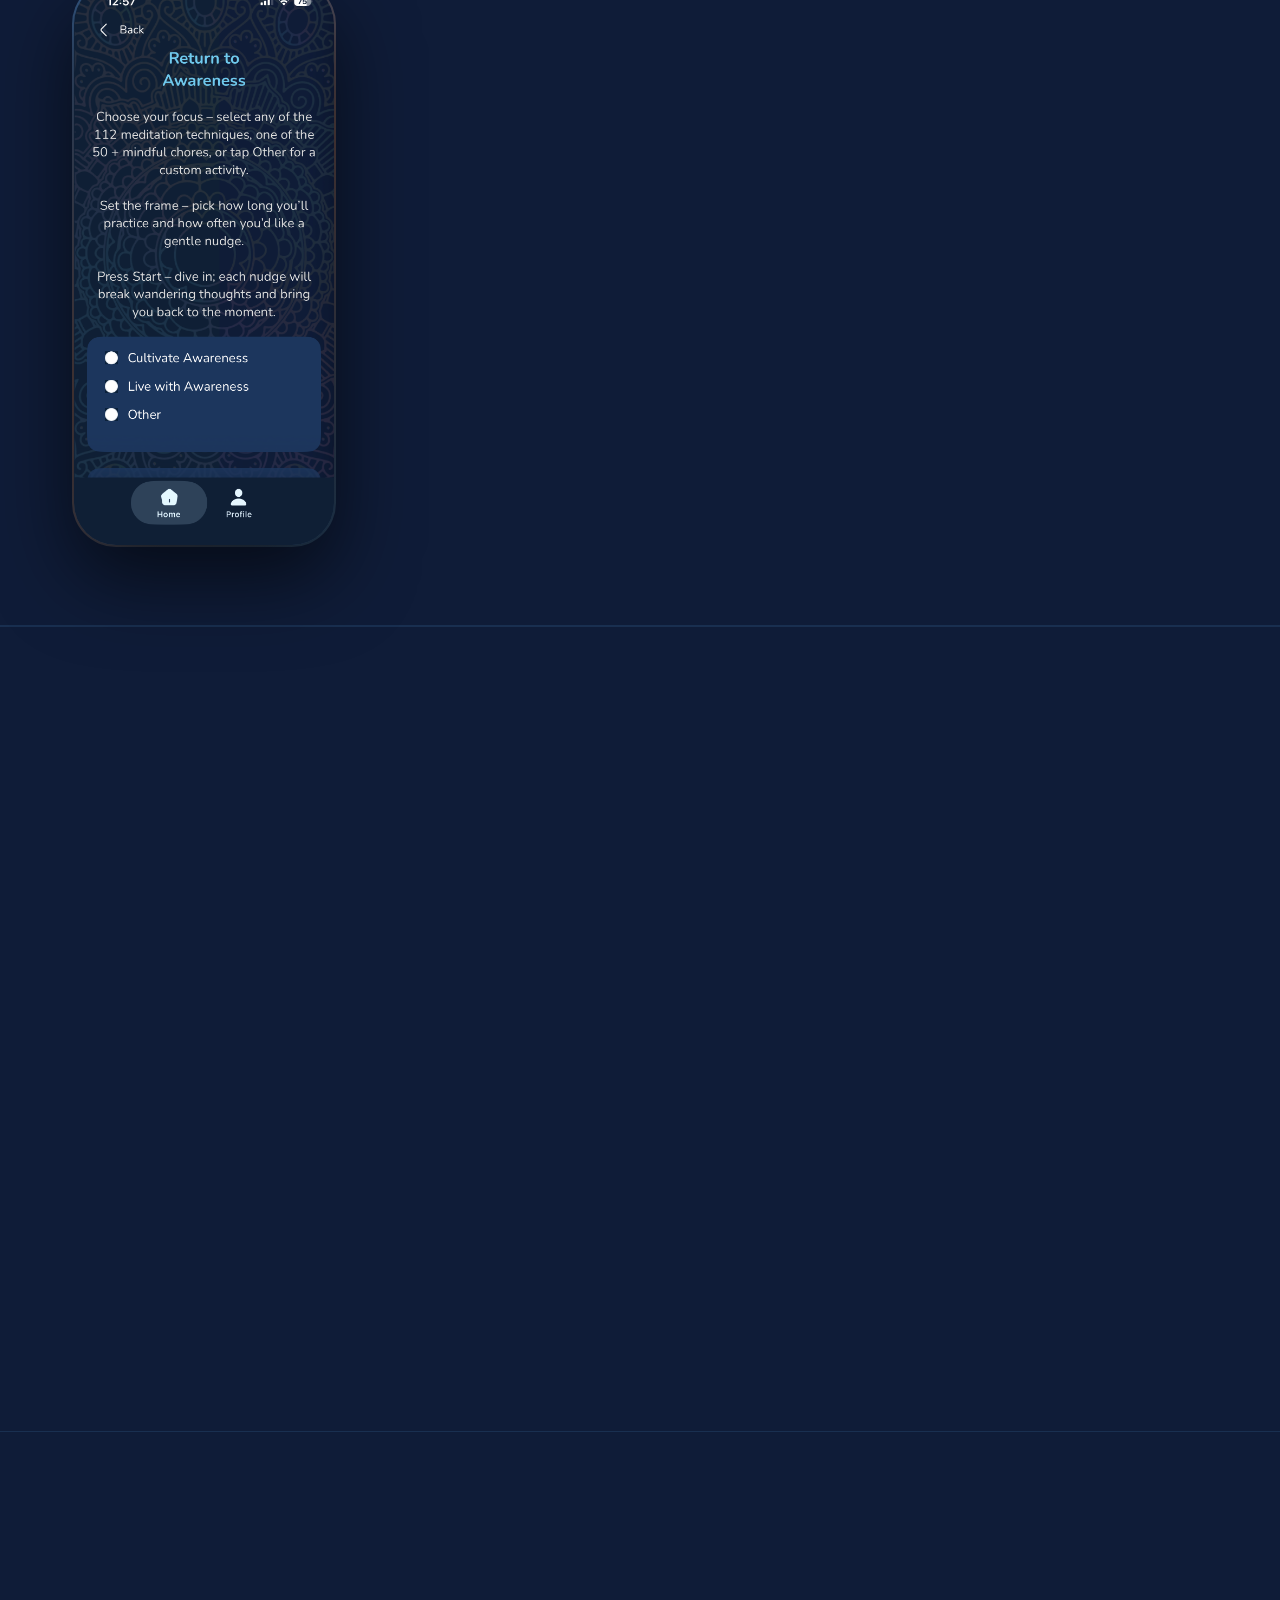
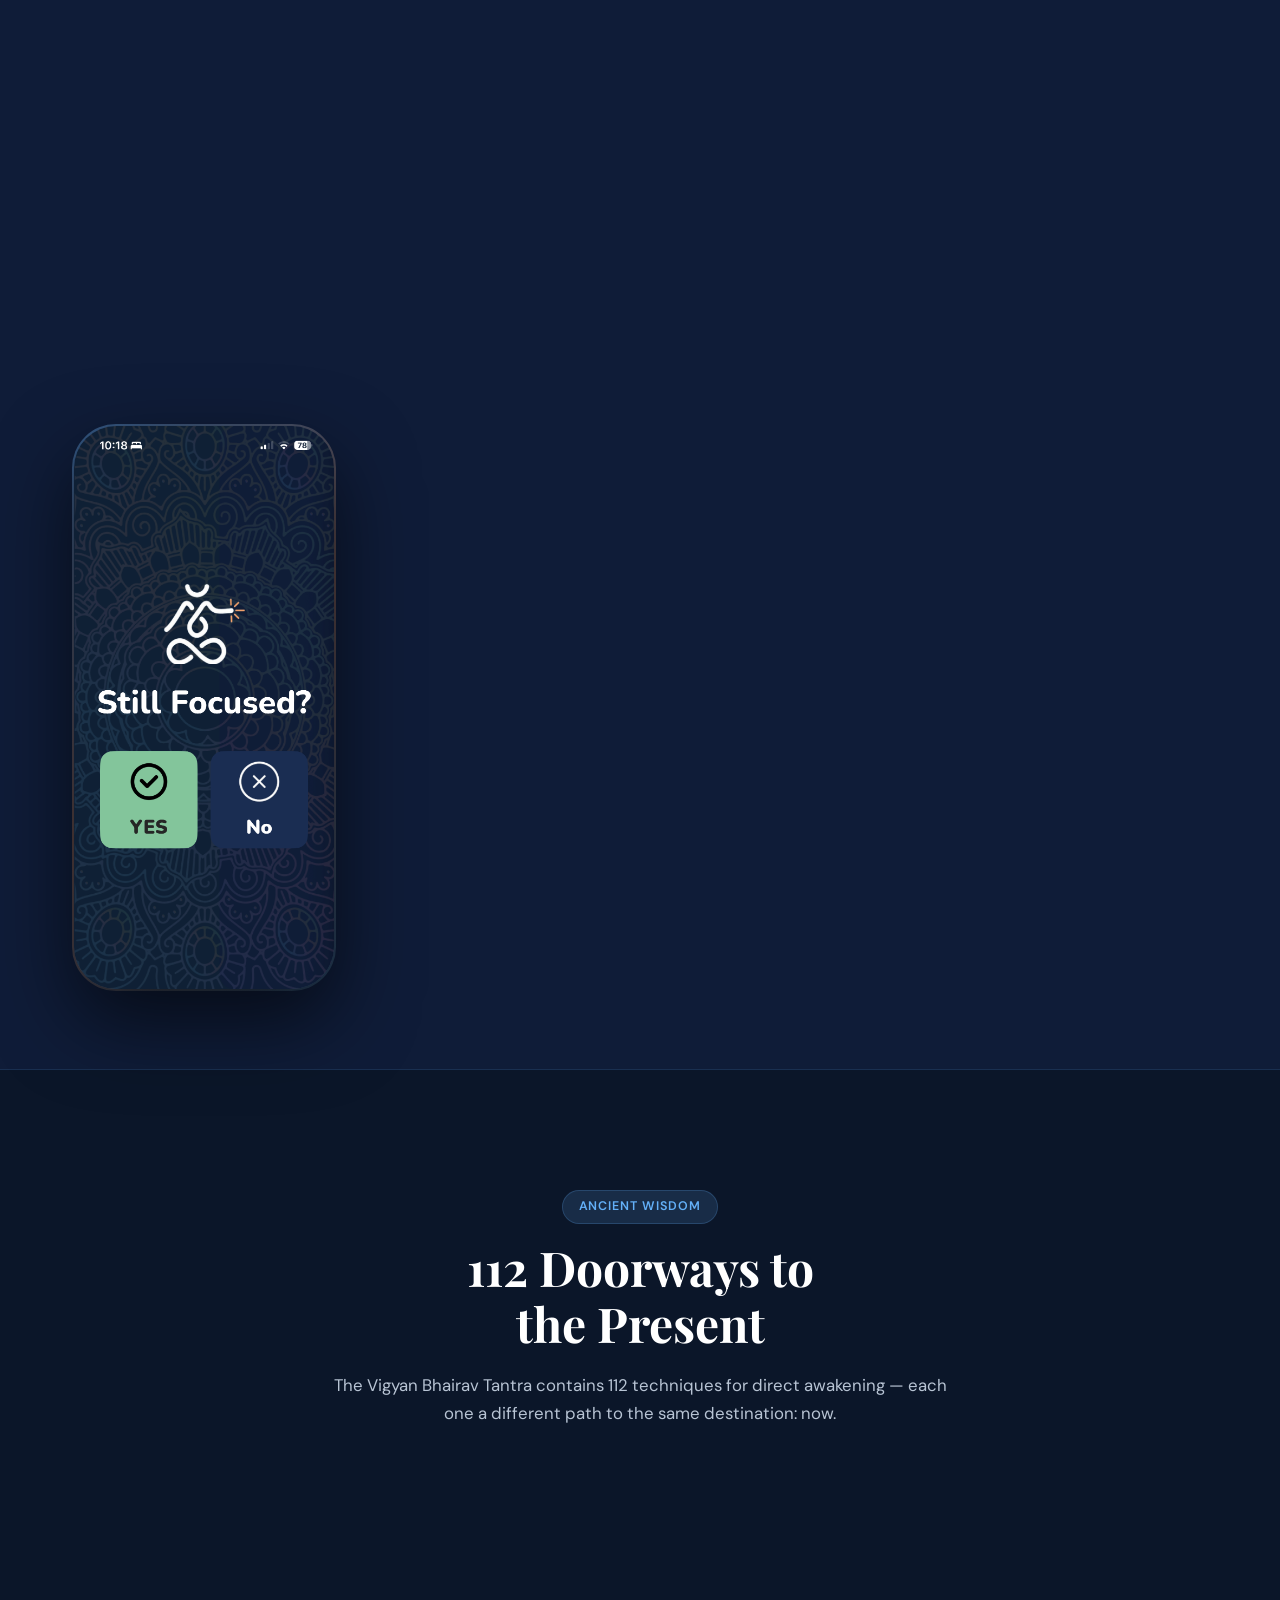
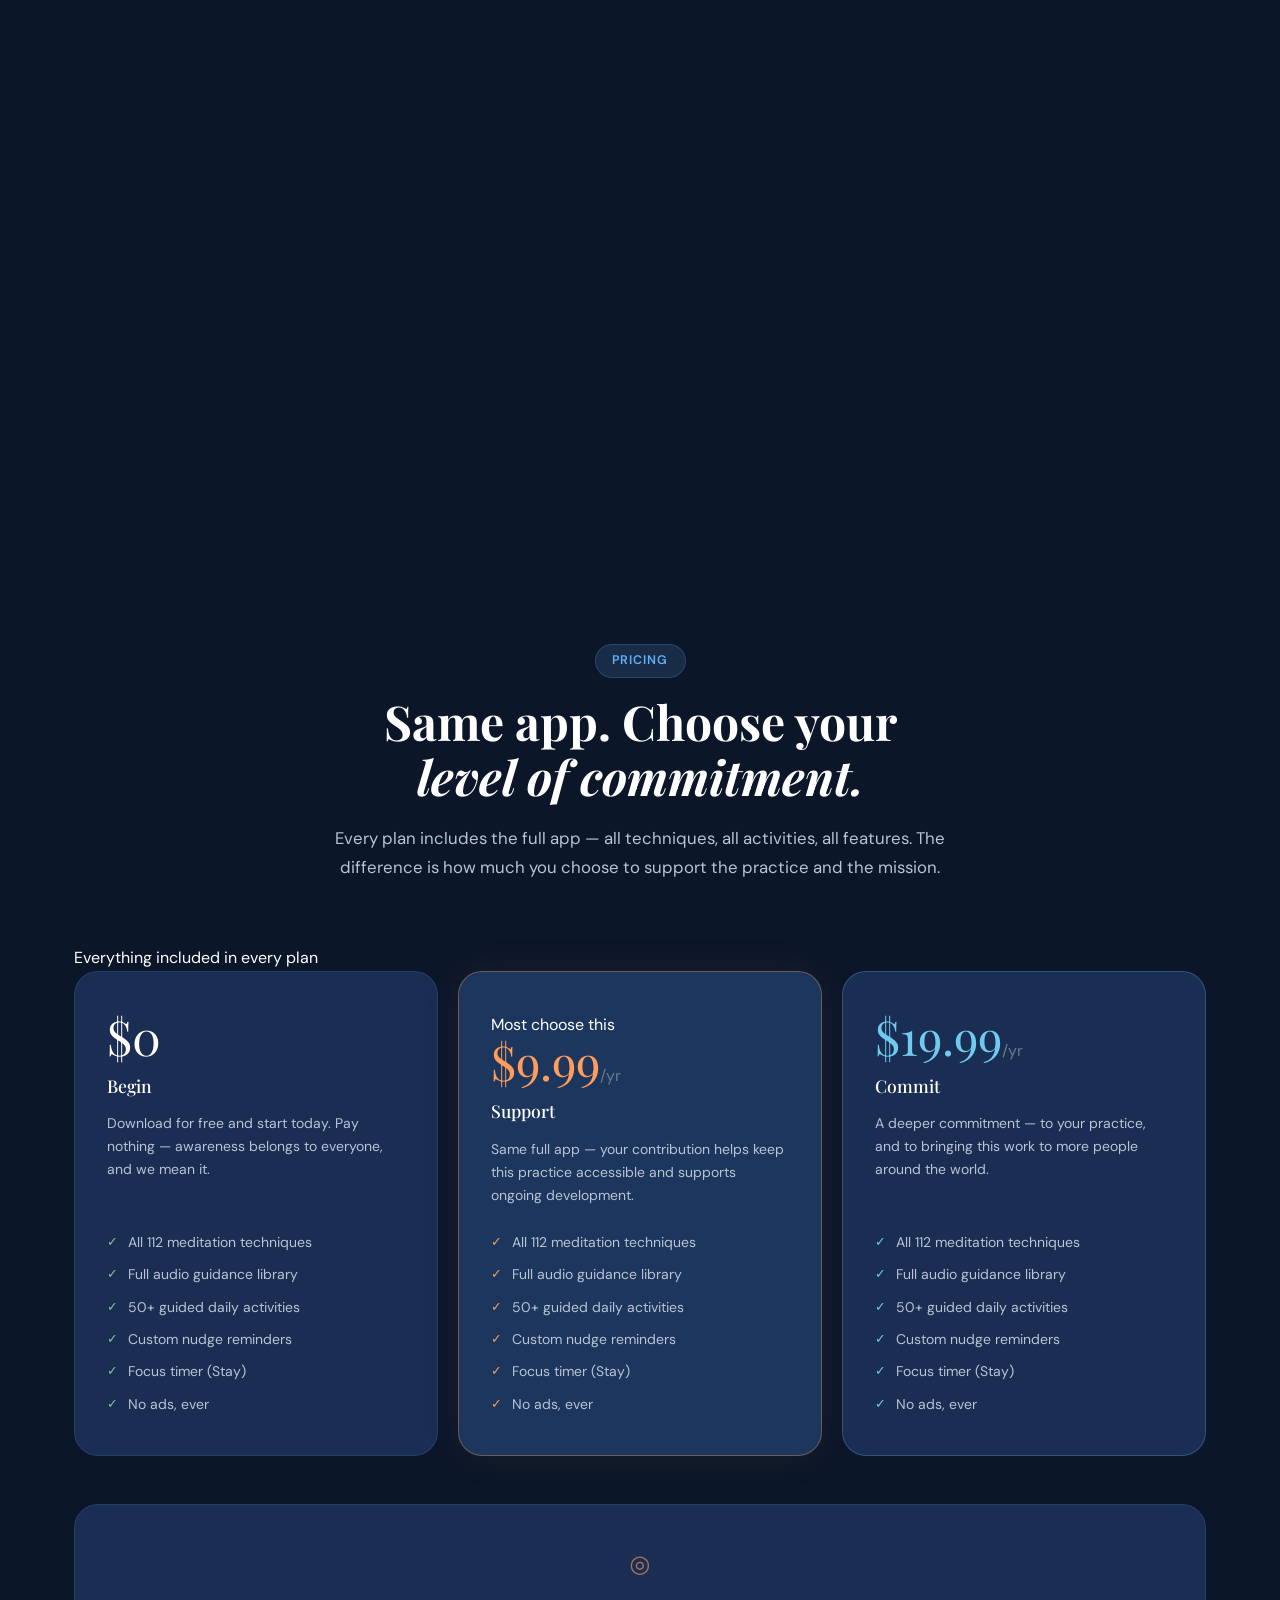
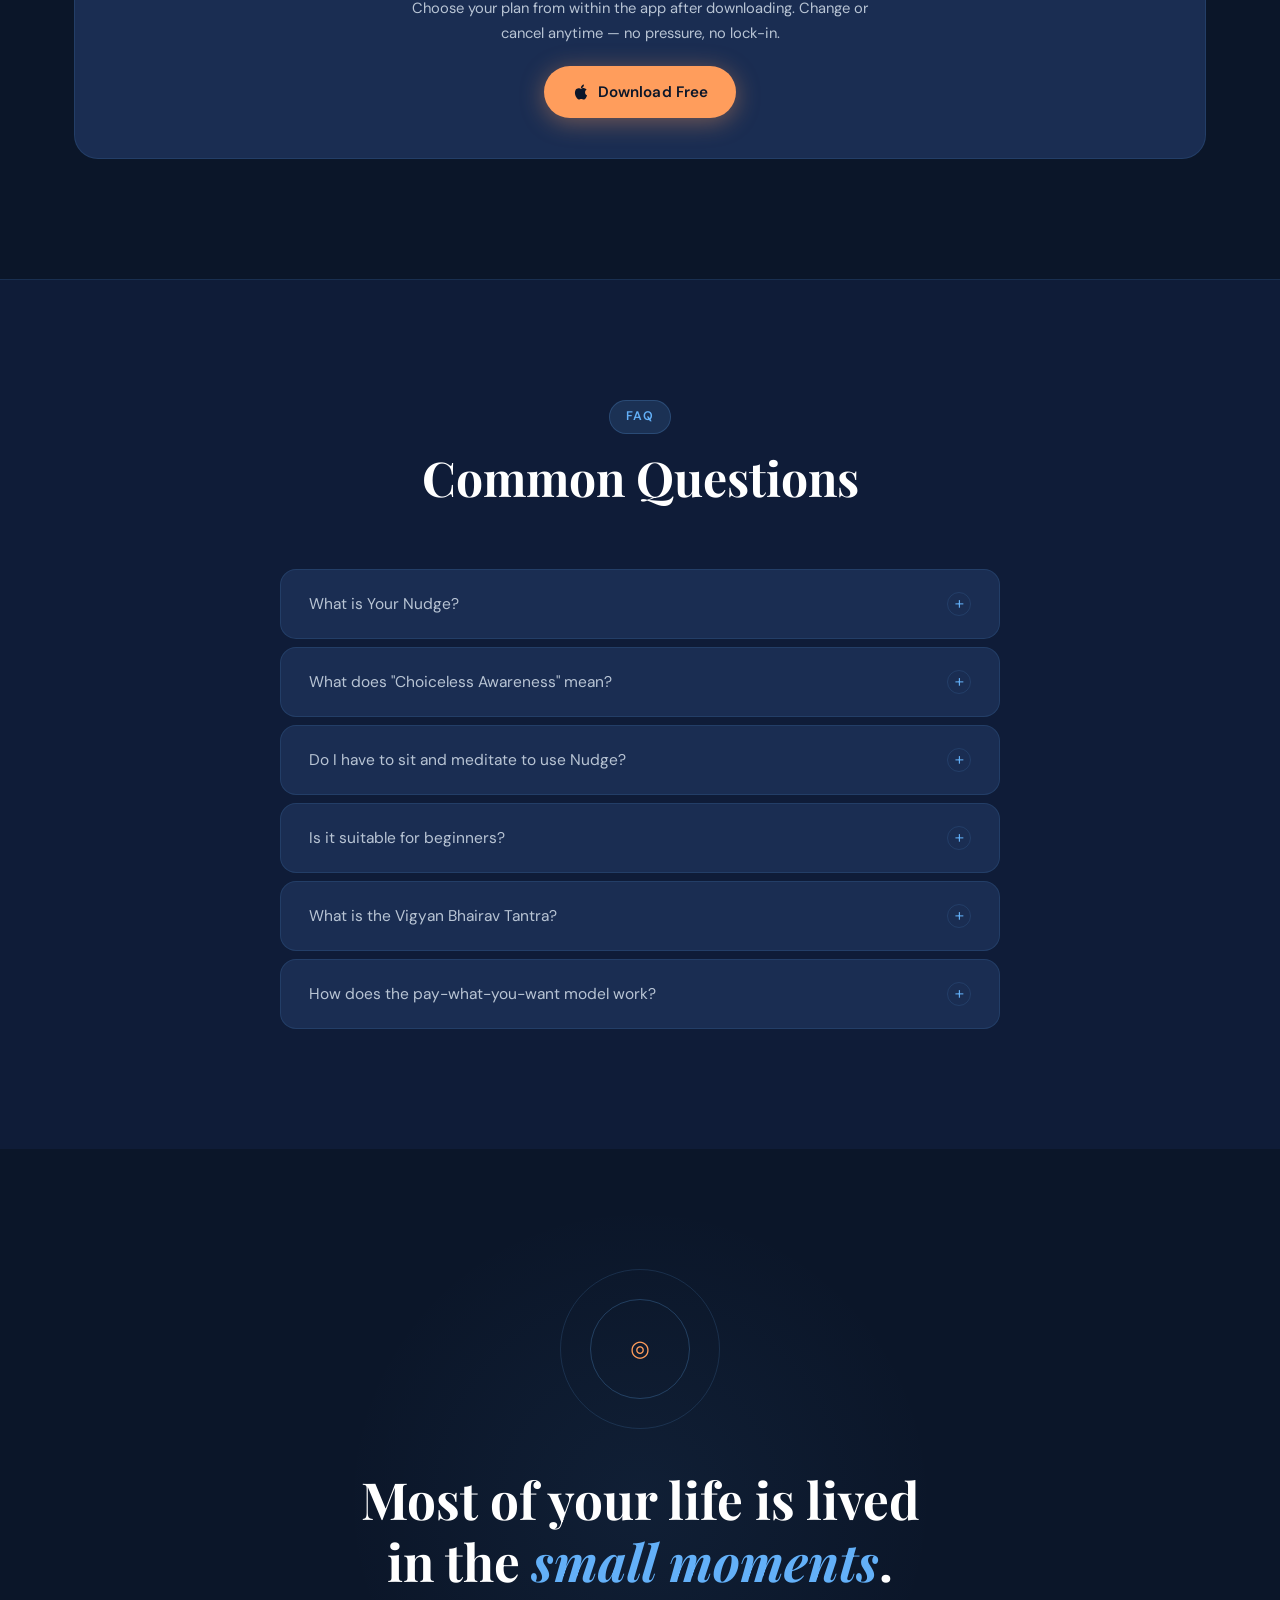
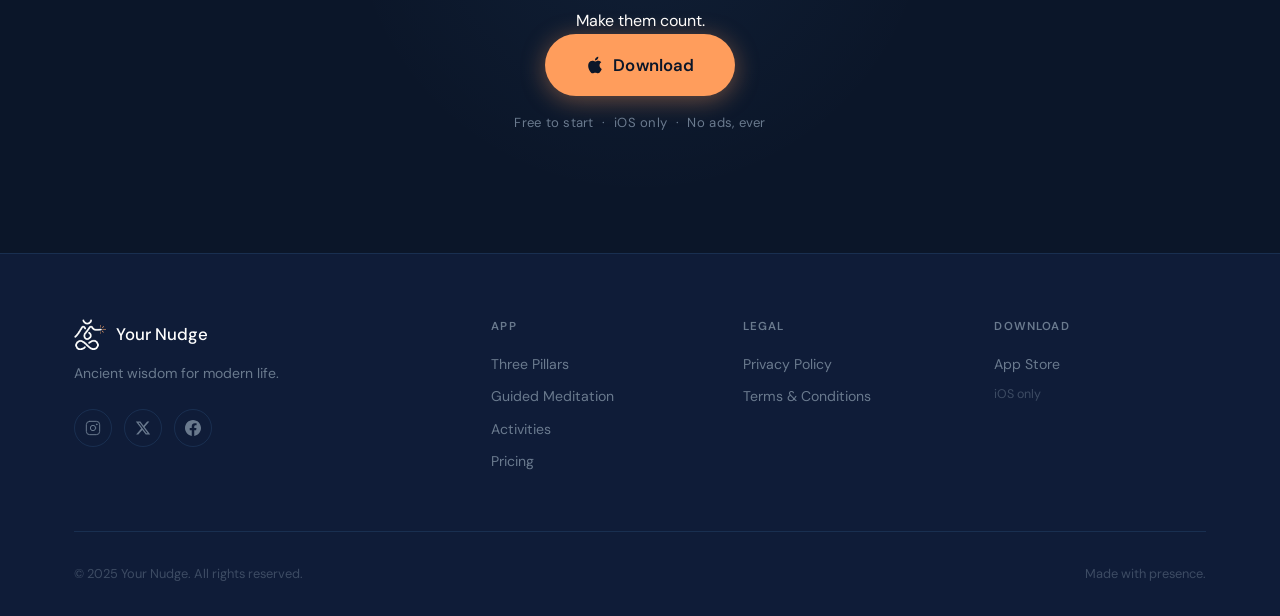
==== commit 31ea20aa: "Add Still Focused screenshot to Stay section - Copy still_focused.png (the nudge prompt screen) into" ====
--- a/index.html
+++ b/index.html
@@ -111,7 +111,7 @@
       <div class="container">
         <div class="philosophy__inner">
           <div class="philosophy__visual reveal">
-            <img src="assets/ic_nudge_logo.png" alt="Your Nudge logo mark" />
+            <img src="assets/app_icon.png" alt="Your Nudge app icon" />
           </div>
           <div class="philosophy__copy reveal reveal--d1">
             <span class="tag">The Foundation</span>
@@ -170,10 +170,29 @@
     <!-- GUIDED MEDITATION -->
     <section class="meditation-section" id="guided-meditation">
       <div class="container">
-        <div class="section-head reveal">
-          <span class="tag">Enter</span>
-          <h2>Guided Meditation</h2>
-          <p>112 timeless techniques from the Vigyan Bhairav Tantra. Each one a different doorway into presence — with step-by-step guidance and audio instruction.</p>
+        <div class="meditation__inner">
+          <div class="meditation__copy reveal">
+            <span class="tag">Enter</span>
+            <h2>Guided Meditation</h2>
+            <p>Explore 112 timeless techniques from the Vigyan Bhairav Tantra — each one a living doorway into the present moment, with step-by-step guidance and audio instruction.</p>
+            <div class="activity-chips">
+              <span class="chip">🌬️ Breath Awareness</span>
+              <span class="chip">👁️ Open Gaze</span>
+              <span class="chip">👂 Sound Meditation</span>
+              <span class="chip">🌊 Body Scan</span>
+              <span class="chip">🚶 Walking Meditation</span>
+              <span class="chip">💫 Mantra</span>
+              <span class="chip">🕯️ Trataka</span>
+              <span class="chip">🌌 Visualization</span>
+              <span class="chip">✨ Inner Light</span>
+              <a href="https://apps.apple.com/us/app/your-nudge/id6739236420" class="chip chip--more" target="_blank" rel="noopener">+ 102 more</a>
+            </div>
+          </div>
+          <div class="meditation__phone reveal reveal--d1">
+            <div class="phone-wrap">
+              <img src="assets/screenshot_return.png" alt="Your Nudge app guided meditation screen" class="phone-screenshot" />
+            </div>
+          </div>
         </div>
       </div>
     </section>
@@ -213,8 +232,29 @@
       <div class="container">
         <div class="section-head reveal">
           <span class="tag">Stay</span>
-          <h2>Return to Awareness</h2>
-          <p>Set your session length and nudge frequency. Gentle on-screen prompts check in throughout your day — bringing you back to the present, exactly when you need it.</p>
+          <h2>Stay in the moment,<br />return when you drift</h2>
+          <p>Two simple tools to help you remain present — a quiet focus timer and gentle nudges that check in throughout your session.</p>
+        </div>
+        <div class="stay__inner">
+          <div class="stay__cards reveal">
+            <div class="stay-card">
+              <div class="stay-card__icon">◷</div>
+              <h3>Focus Timer</h3>
+              <p>Set any session length — default is 30 minutes. A quiet, distraction-free presence timer that holds your intention without demanding your attention.</p>
+              <span class="stay-card__note">Adjustable by the minute</span>
+            </div>
+            <div class="stay-card reveal--d1">
+              <div class="stay-card__icon">◉</div>
+              <h3>Nudge Frequency</h3>
+              <p>Choose how often Nudge checks in. Each nudge delivers a gentle on-screen prompt and notification — a quiet invitation to return to the present.</p>
+              <span class="stay-card__note">Fully customisable</span>
+            </div>
+          </div>
+          <div class="stay__phone reveal reveal--d1">
+            <div class="phone-wrap">
+              <img src="assets/screenshots/still_focused.png" alt="Your Nudge nudge prompt — Still Focused?" class="phone-screenshot" />
+            </div>
+          </div>
         </div>
       </div>
     </section>
@@ -271,52 +311,60 @@
       <div class="container">
         <div class="section-head reveal">
           <span class="tag">Pricing</span>
-          <h2>Choose your path</h2>
-          <p>The app is free to download. Once you're inside, choose the plan that feels right. No pressure — awareness belongs to everyone.</p>
+          <h2>Same app. Choose your<br /><em>level of commitment.</em></h2>
+          <p>Every plan includes the full app — all techniques, all activities, all features. The difference is how much you choose to support the practice and the mission.</p>
+        </div>
+        <div class="plans__same-note reveal">
+          <span>Everything included in every plan</span>
         </div>
         <div class="plans reveal">
           <div class="plan">
             <div class="plan__price">$0</div>
-            <h3 class="plan__name">Maintain Your Practice</h3>
-            <p class="plan__desc">Begin your journey at no cost. Access the essentials and start finding presence in daily life today.</p>
+            <h3 class="plan__name">Begin</h3>
+            <p class="plan__desc">Download for free and start today. Pay nothing — awareness belongs to everyone, and we mean it.</p>
             <ul class="plan__features">
-              <li>Core meditation techniques</li>
-              <li>Daily activity practices</li>
-              <li>Gentle nudge reminders</li>
+              <li>All 112 meditation techniques</li>
+              <li>Full audio guidance library</li>
+              <li>50+ guided daily activities</li>
+              <li>Custom nudge reminders</li>
+              <li>Focus timer (Stay)</li>
               <li>No ads, ever</li>
             </ul>
           </div>
           <div class="plan plan--featured">
+            <div class="plan__badge">Most choose this</div>
             <div class="plan__price">$9.99<span>/yr</span></div>
-            <h3 class="plan__name">Support Your Practice</h3>
-            <p class="plan__desc">Unlock the full library and deepen your daily practice while supporting the mission of accessible awareness.</p>
+            <h3 class="plan__name">Support</h3>
+            <p class="plan__desc">Same full app — your contribution helps keep this practice accessible and supports ongoing development.</p>
             <ul class="plan__features">
-              <li>All 112 techniques unlocked</li>
+              <li>All 112 meditation techniques</li>
               <li>Full audio guidance library</li>
-              <li>All 50+ daily activities</li>
-              <li>Unlimited custom nudges</li>
+              <li>50+ guided daily activities</li>
+              <li>Custom nudge reminders</li>
+              <li>Focus timer (Stay)</li>
               <li>No ads, ever</li>
             </ul>
           </div>
           <div class="plan plan--deep">
             <div class="plan__price">$19.99<span>/yr</span></div>
-            <h3 class="plan__name">Deepen Your Commitment</h3>
-            <p class="plan__desc">For those who feel called to go further — and to help bring this practice to more people around the world.</p>
+            <h3 class="plan__name">Commit</h3>
+            <p class="plan__desc">A deeper commitment — to your practice, and to bringing this work to more people around the world.</p>
             <ul class="plan__features">
-              <li>Everything in Support</li>
-              <li>Priority feature access</li>
-              <li>Support ongoing development</li>
-              <li>Help make awareness accessible</li>
+              <li>All 112 meditation techniques</li>
+              <li>Full audio guidance library</li>
+              <li>50+ guided daily activities</li>
+              <li>Custom nudge reminders</li>
+              <li>Focus timer (Stay)</li>
               <li>No ads, ever</li>
             </ul>
           </div>
         </div>
         <div class="plans__note reveal">
           <span>◎</span>
-          <p>Download the app for free — choose your plan from within the app at any time. Cancel anytime, no pressure.</p>
+          <p>Choose your plan from within the app after downloading. Change or cancel anytime — no pressure, no lock-in.</p>
           <a href="https://apps.apple.com/us/app/your-nudge/id6739236420" class="btn btn--primary" target="_blank" rel="noopener">
             <svg width="18" height="18" viewBox="0 0 24 24" fill="currentColor" aria-hidden="true"><path d="M18.71 19.5c-.83 1.24-1.71 2.45-3.05 2.47-1.34.03-1.77-.79-3.29-.79-1.53 0-2 .77-3.27.82-1.31.05-2.3-1.32-3.14-2.53C4.25 17 2.94 12.45 4.7 9.39c.87-1.52 2.43-2.48 4.12-2.51 1.28-.02 2.5.87 3.29.87.78 0 2.26-1.07 3.8-.91.65.03 2.47.26 3.64 1.98-.09.06-2.17 1.28-2.15 3.81.03 3.02 2.65 4.03 2.68 4.04-.03.07-.42 1.44-1.38 2.83M13 3.5c.73-.83 1.94-1.46 2.94-1.5.13 1.17-.34 2.35-1.04 3.19-.69.85-1.83 1.51-2.95 1.42-.15-1.15.41-2.35 1.05-3.11z"/></svg>
-            Download
+            Download Free
           </a>
         </div>
       </div>
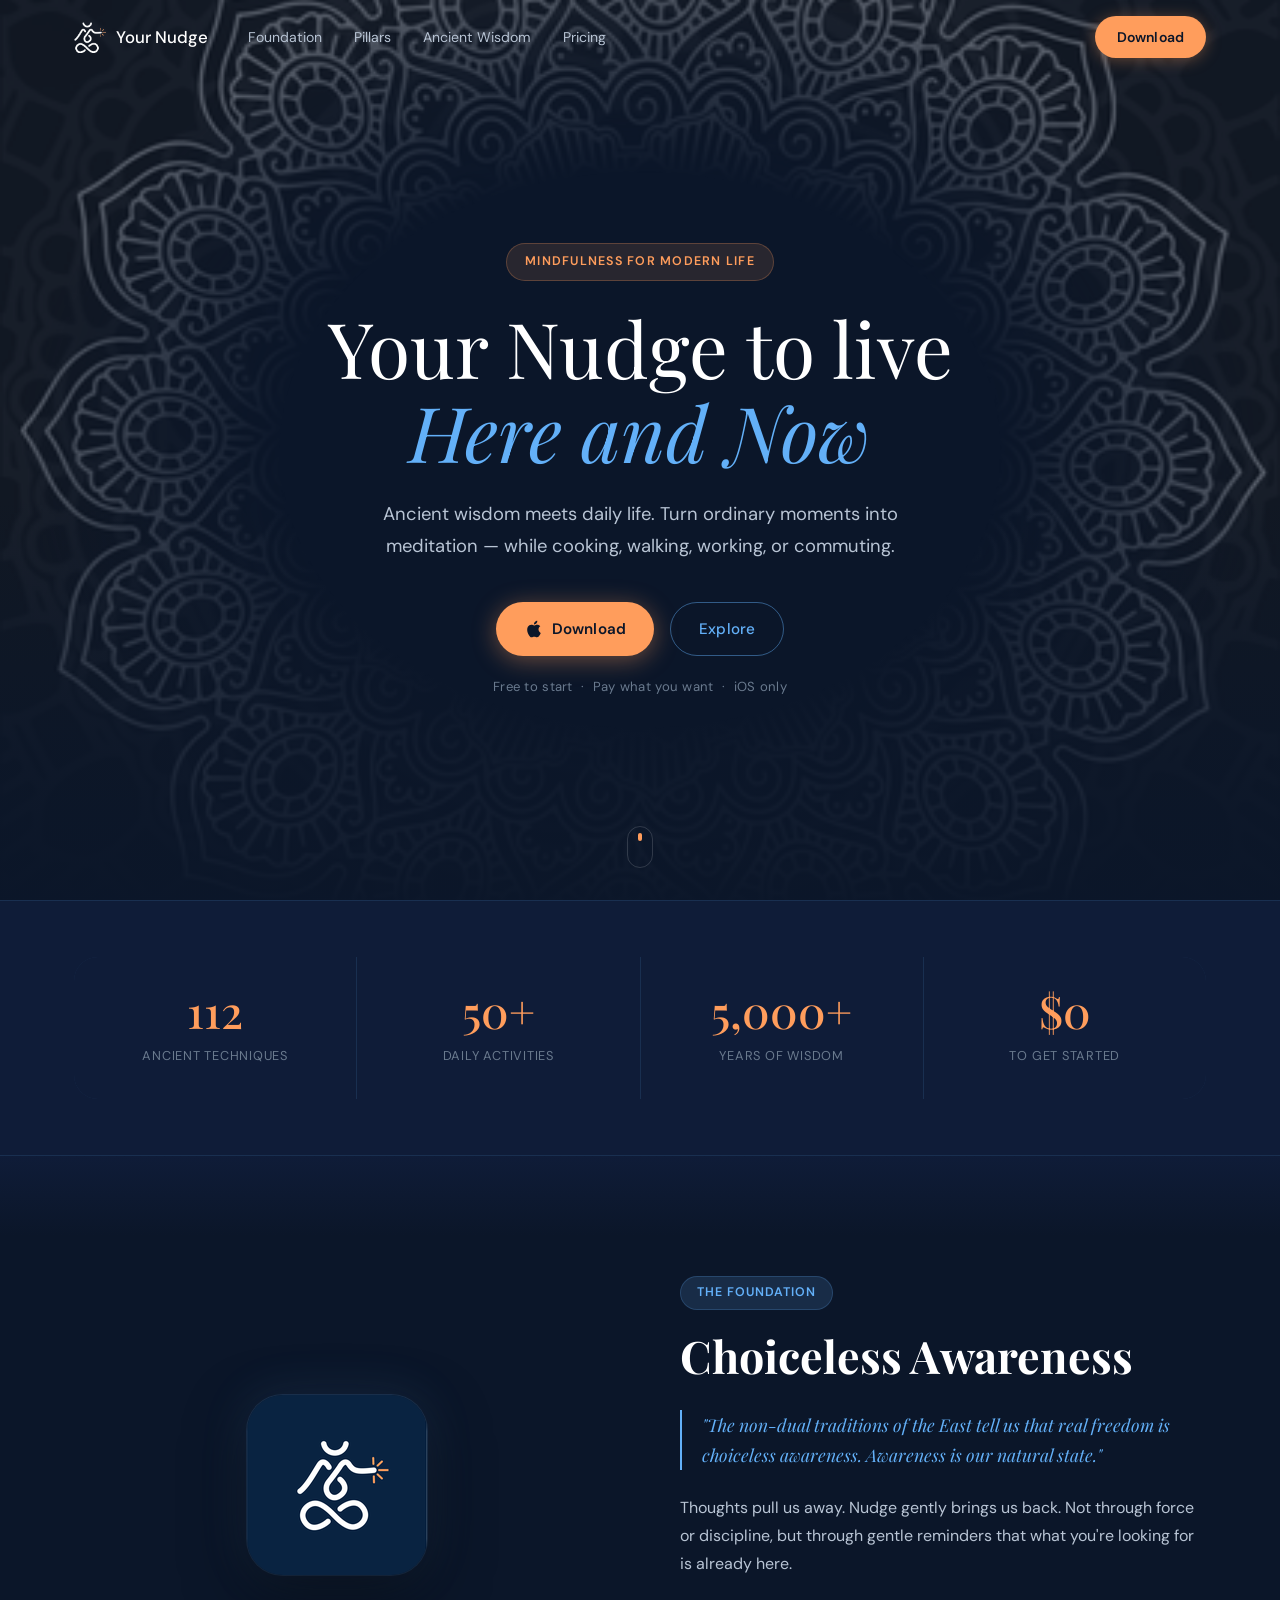
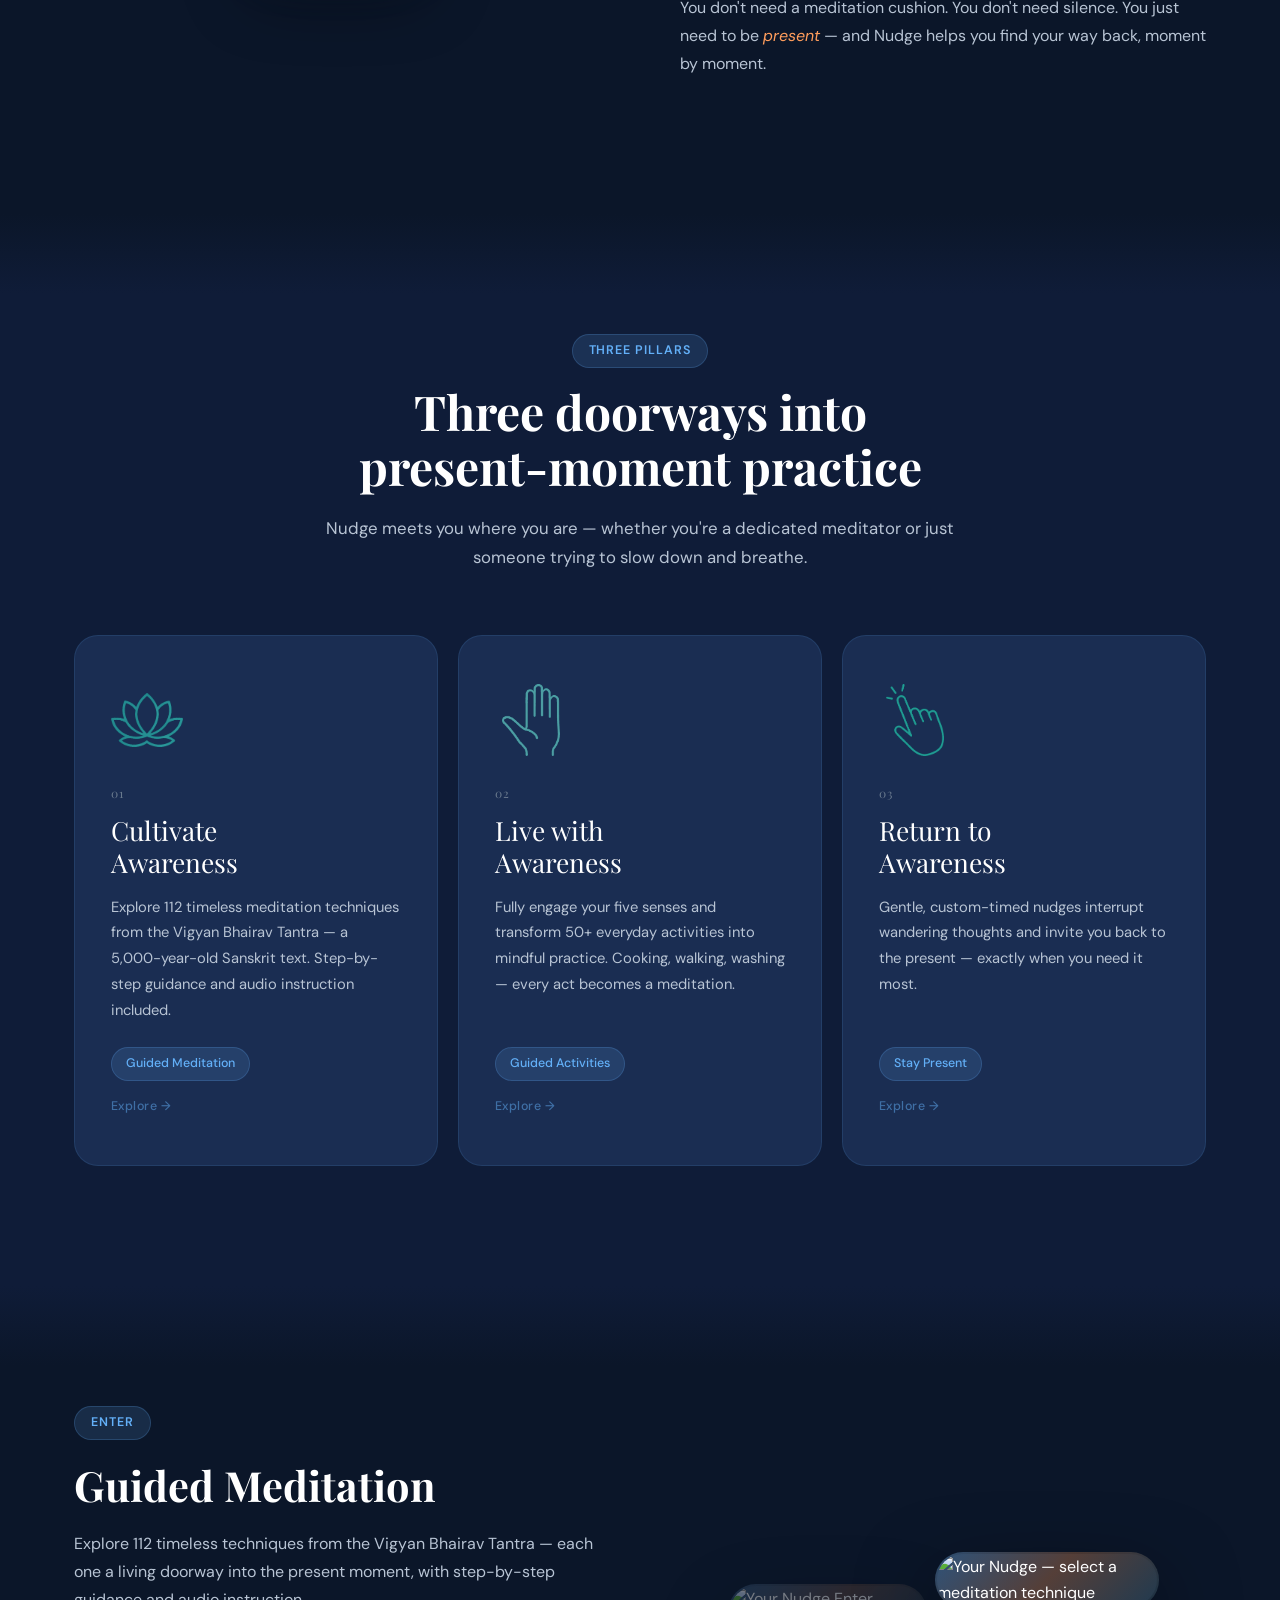
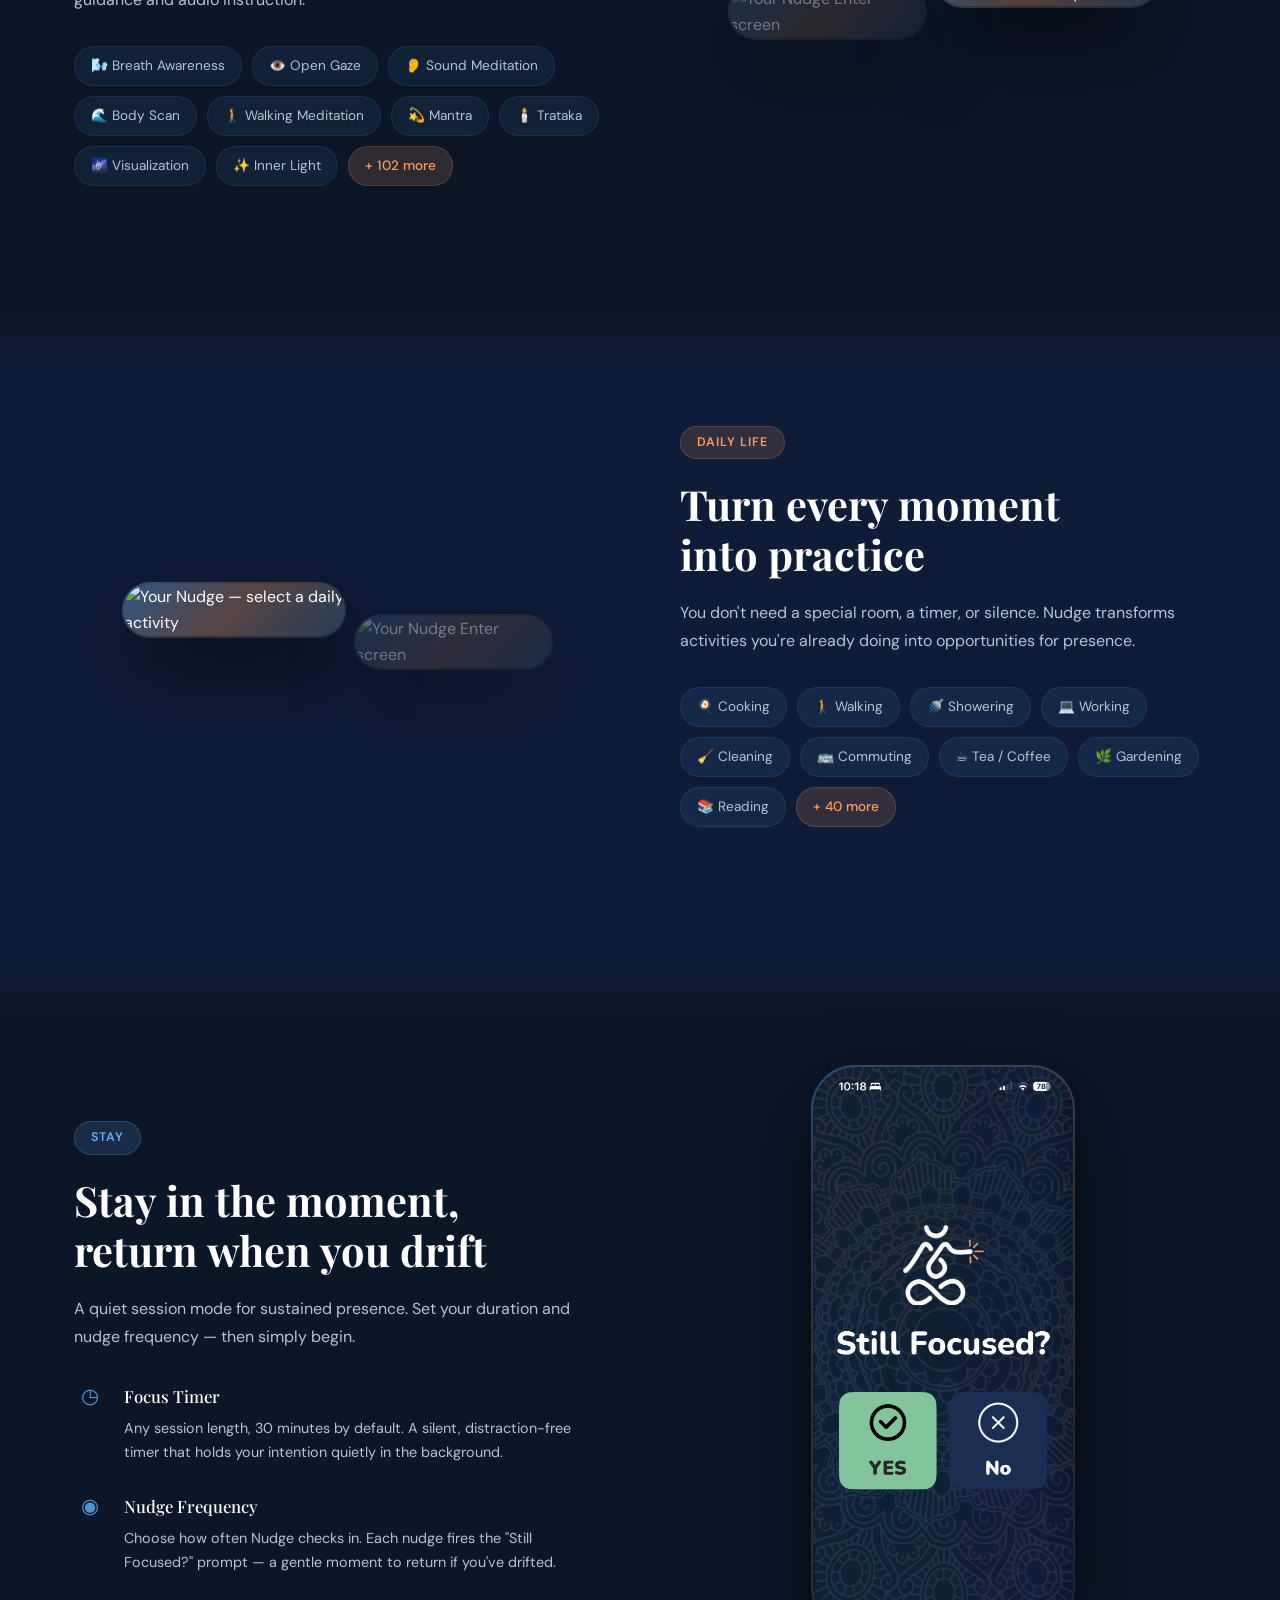
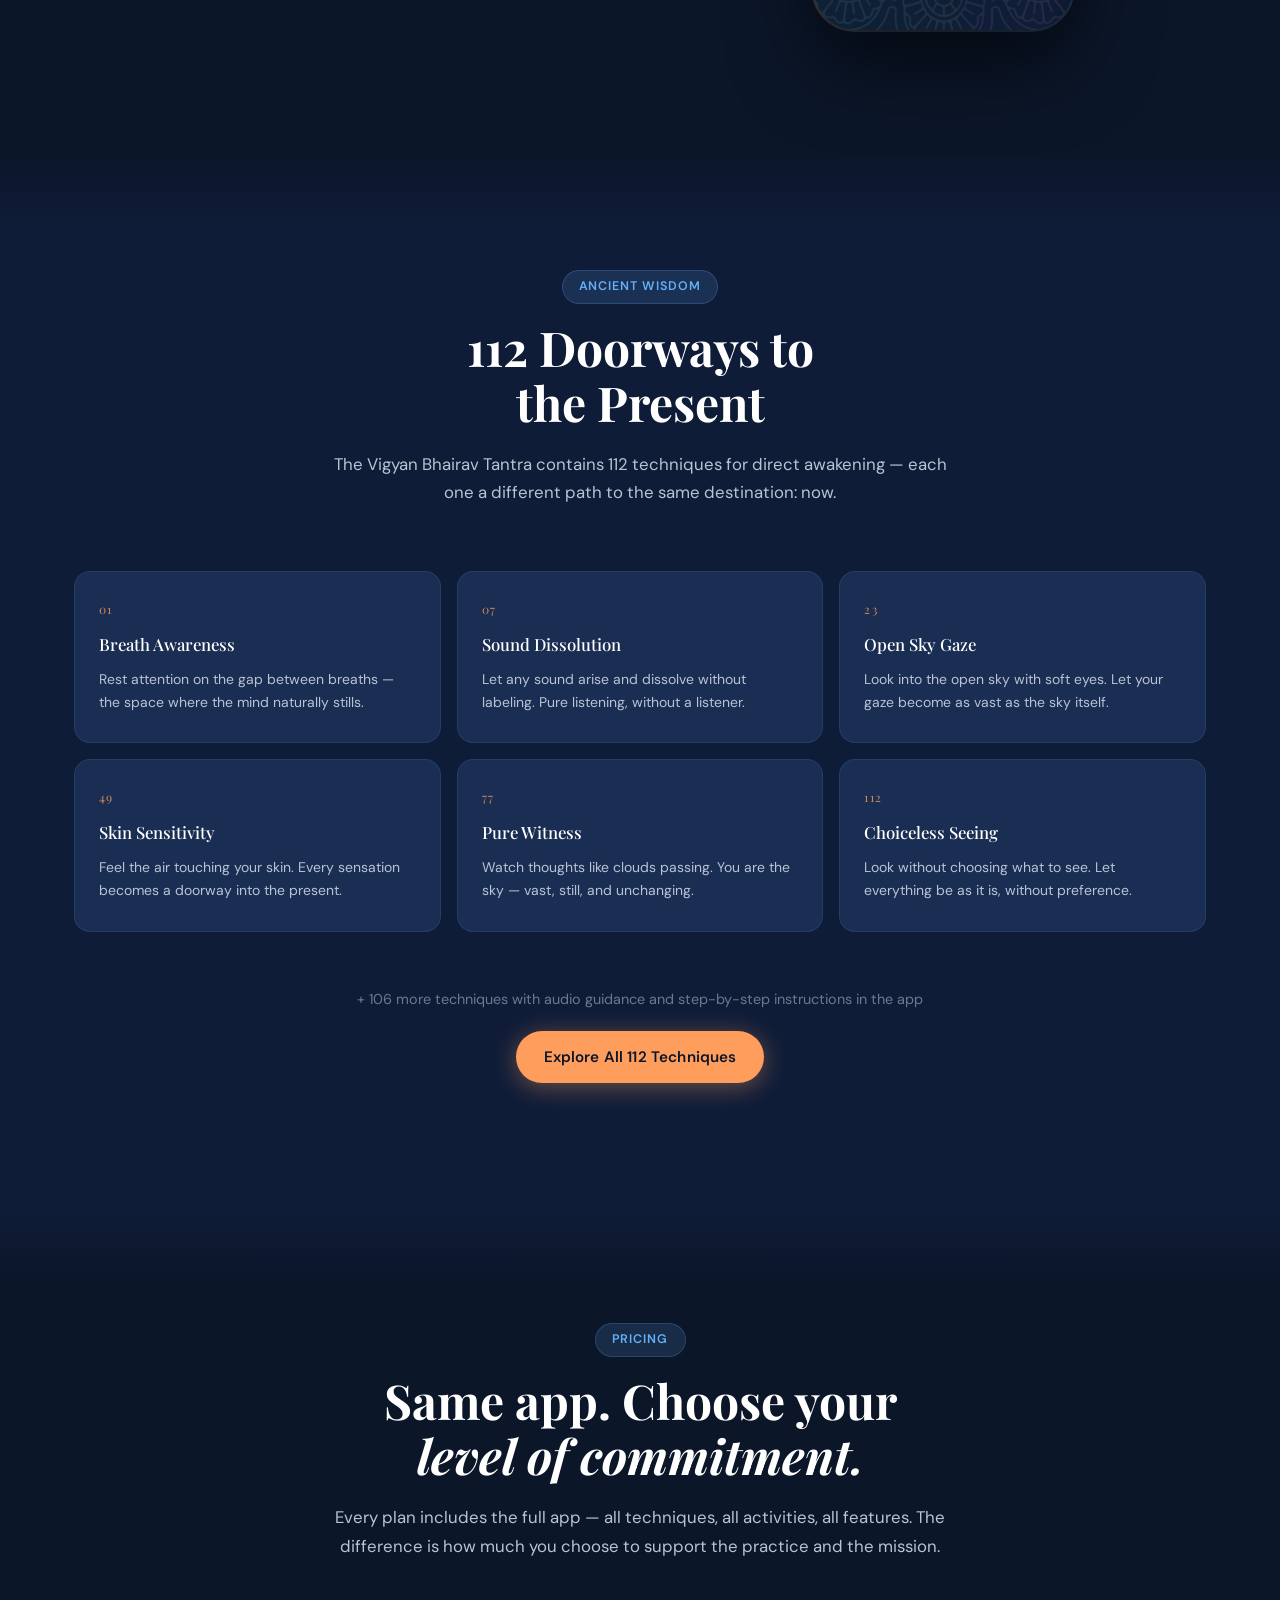
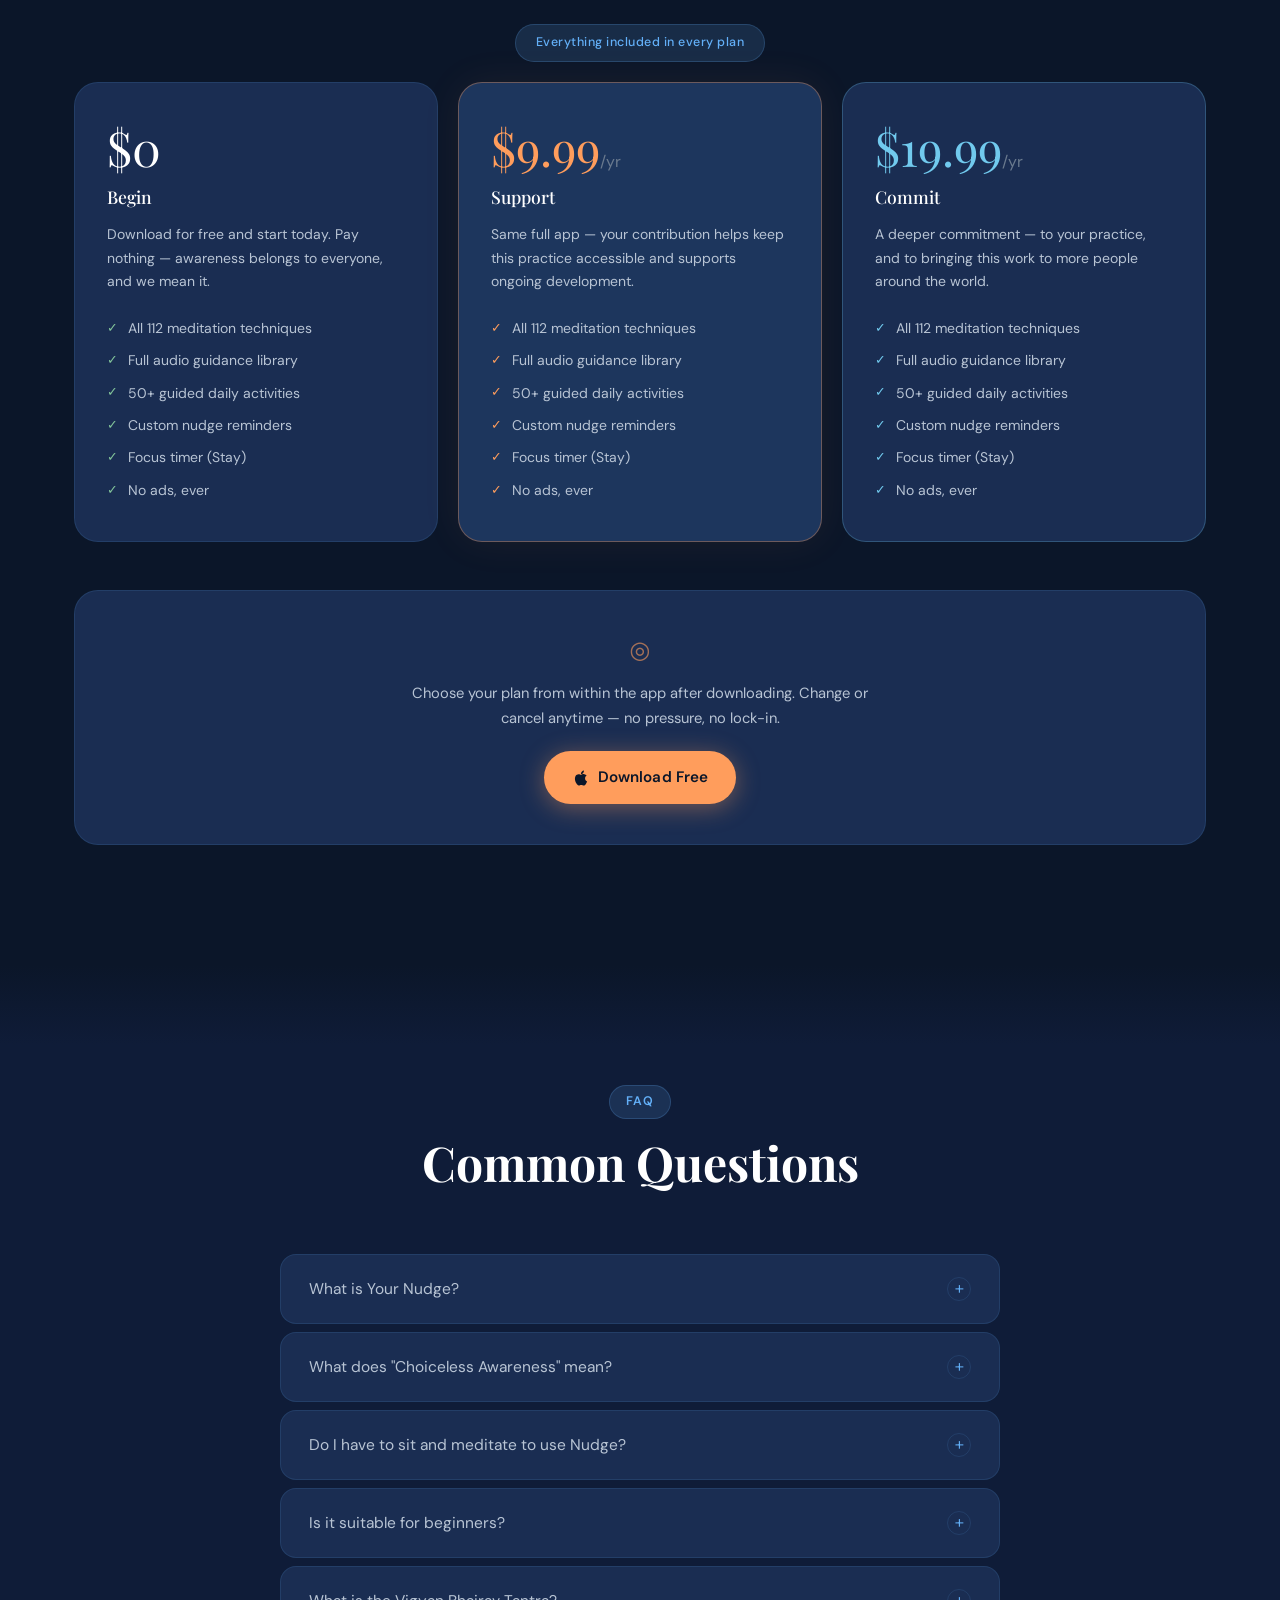
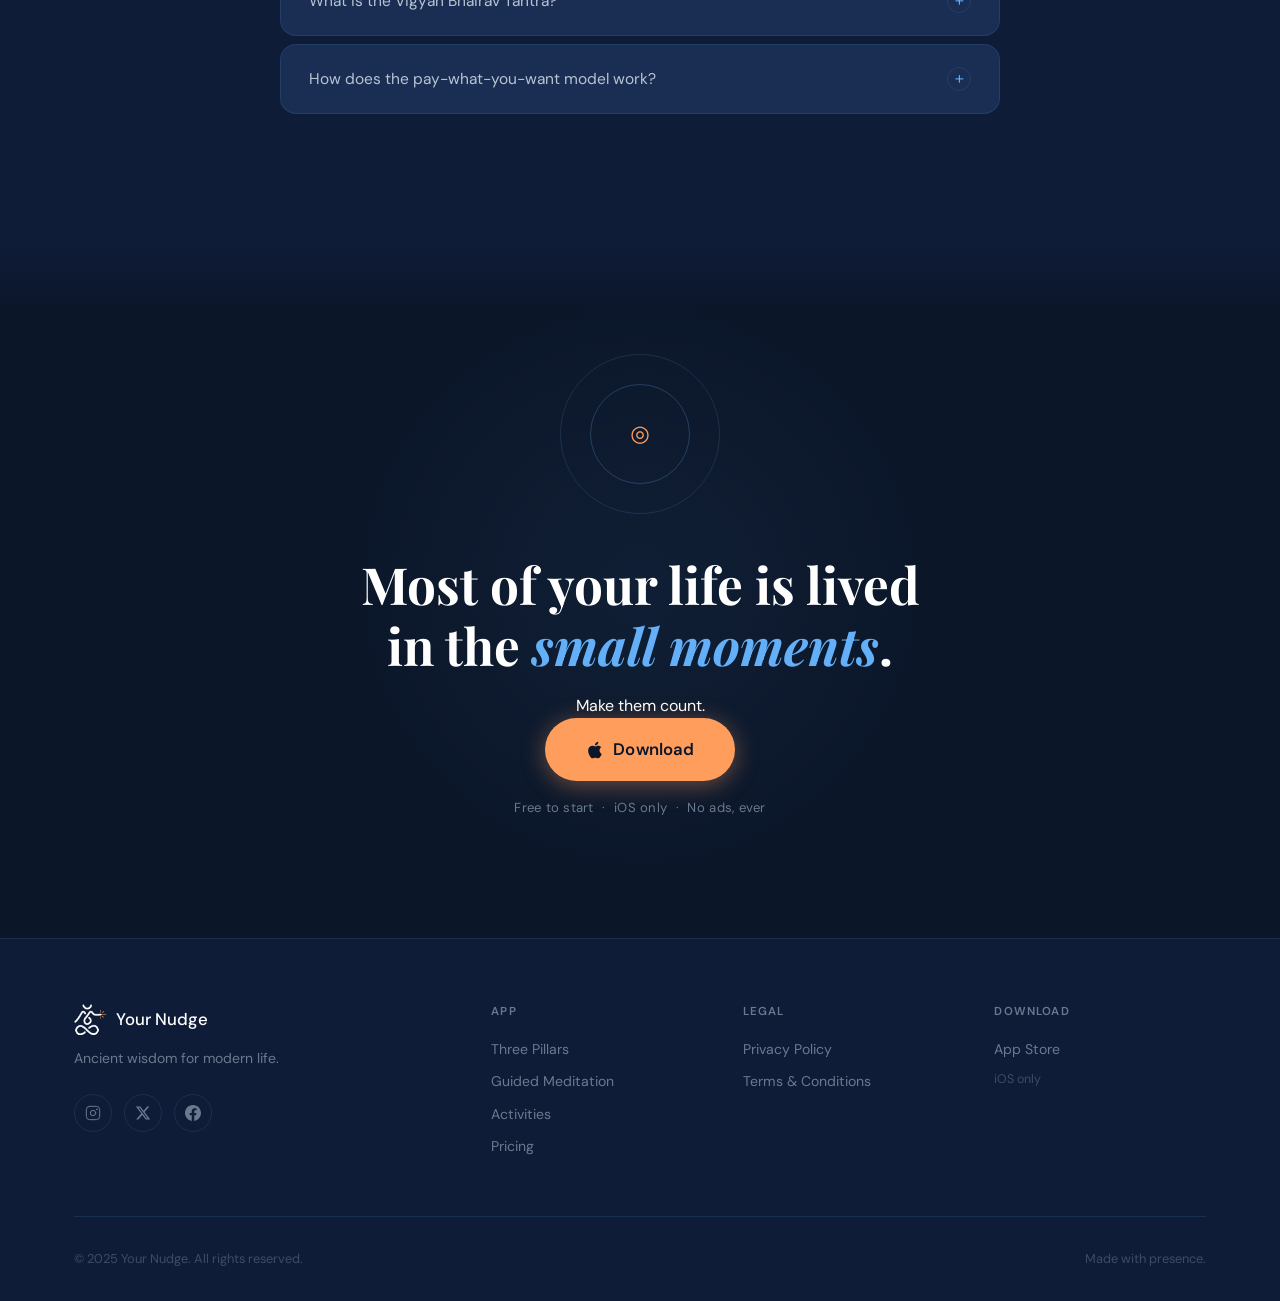
==== commit 71536ba7: "Remove pricing badge and simplify nav to Foundation, Pillars, Ancient Wisdom, Pricing Co-Authored-By" ====
--- a/index.html
+++ b/index.html
@@ -25,8 +25,7 @@
       <ul class="nav__links">
         <li><a href="#foundation" class="nav__link">Foundation</a></li>
         <li><a href="#pillars" class="nav__link">Pillars</a></li>
-        <li><a href="#guided-meditation" class="nav__link">Meditate</a></li>
-        <li><a href="#guided-activities" class="nav__link">Activities</a></li>
+        <li><a href="#techniques" class="nav__link">Ancient Wisdom</a></li>
         <li><a href="#pricing" class="nav__link">Pricing</a></li>
       </ul>
       <a href="https://apps.apple.com/us/app/your-nudge/id6739236420" class="btn btn--nav" target="_blank" rel="noopener">Download</a>
@@ -41,8 +40,7 @@
     <ul>
       <li><a href="#foundation">Foundation</a></li>
       <li><a href="#pillars">Pillars</a></li>
-      <li><a href="#guided-meditation">Meditate</a></li>
-      <li><a href="#guided-activities">Activities</a></li>
+      <li><a href="#techniques">Ancient Wisdom</a></li>
       <li><a href="#pricing">Pricing</a></li>
       <li><a href="https://apps.apple.com/us/app/your-nudge/id6739236420" target="_blank" rel="noopener">Download</a></li>
     </ul>
@@ -189,8 +187,13 @@
             </div>
           </div>
           <div class="meditation__phone reveal reveal--d1">
-            <div class="phone-wrap">
-              <img src="assets/screenshot_return.png" alt="Your Nudge app guided meditation screen" class="phone-screenshot" />
+            <div class="phones-pair">
+              <div class="phone-wrap phone-wrap--back">
+                <img src="assets/screenshots/IMG_9068.png" alt="Your Nudge Enter screen" class="phone-screenshot" />
+              </div>
+              <div class="phone-wrap phone-wrap--front">
+                <img src="assets/screenshots/IMG_9070.png" alt="Your Nudge — select a meditation technique" class="phone-screenshot" />
+              </div>
             </div>
           </div>
         </div>
@@ -219,8 +222,13 @@
             </div>
           </div>
           <div class="activities__phone reveal reveal--d1">
-            <div class="phone-wrap">
-              <img src="assets/screenshot_home.png" alt="Your Nudge app home screen showing meditation options" class="phone-screenshot" />
+            <div class="phones-pair">
+              <div class="phone-wrap phone-wrap--front">
+                <img src="assets/screenshots/IMG_9069.png" alt="Your Nudge — select a daily activity" class="phone-screenshot" />
+              </div>
+              <div class="phone-wrap phone-wrap--back">
+                <img src="assets/screenshots/IMG_9068.png" alt="Your Nudge Enter screen" class="phone-screenshot" />
+              </div>
             </div>
           </div>
         </div>
@@ -230,29 +238,31 @@
     <!-- STAY -->
     <section class="stay-section" id="stay">
       <div class="container">
-        <div class="section-head reveal">
-          <span class="tag">Stay</span>
-          <h2>Stay in the moment,<br />return when you drift</h2>
-          <p>Two simple tools to help you remain present — a quiet focus timer and gentle nudges that check in throughout your session.</p>
-        </div>
         <div class="stay__inner">
-          <div class="stay__cards reveal">
-            <div class="stay-card">
-              <div class="stay-card__icon">◷</div>
-              <h3>Focus Timer</h3>
-              <p>Set any session length — default is 30 minutes. A quiet, distraction-free presence timer that holds your intention without demanding your attention.</p>
-              <span class="stay-card__note">Adjustable by the minute</span>
-            </div>
-            <div class="stay-card reveal--d1">
-              <div class="stay-card__icon">◉</div>
-              <h3>Nudge Frequency</h3>
-              <p>Choose how often Nudge checks in. Each nudge delivers a gentle on-screen prompt and notification — a quiet invitation to return to the present.</p>
-              <span class="stay-card__note">Fully customisable</span>
+          <div class="stay__copy reveal">
+            <span class="tag">Stay</span>
+            <h2>Stay in the moment,<br />return when you drift</h2>
+            <p>A quiet session mode for sustained presence. Set your duration and nudge frequency — then simply begin.</p>
+            <div class="stay__features">
+              <div class="stay__feature">
+                <span class="stay__feature-icon">◷</span>
+                <div>
+                  <strong>Focus Timer</strong>
+                  <p>Any session length, 30 minutes by default. A silent, distraction-free timer that holds your intention quietly in the background.</p>
+                </div>
+              </div>
+              <div class="stay__feature">
+                <span class="stay__feature-icon">◉</span>
+                <div>
+                  <strong>Nudge Frequency</strong>
+                  <p>Choose how often Nudge checks in. Each nudge fires the "Still Focused?" prompt — a gentle moment to return if you've drifted.</p>
+                </div>
+              </div>
             </div>
           </div>
           <div class="stay__phone reveal reveal--d1">
             <div class="phone-wrap">
-              <img src="assets/screenshots/still_focused.png" alt="Your Nudge nudge prompt — Still Focused?" class="phone-screenshot" />
+              <img src="assets/screenshots/still_focused.png" alt="Your Nudge — Still Focused? nudge prompt" class="phone-screenshot" />
             </div>
           </div>
         </div>
@@ -332,7 +342,6 @@
             </ul>
           </div>
           <div class="plan plan--featured">
-            <div class="plan__badge">Most choose this</div>
             <div class="plan__price">$9.99<span>/yr</span></div>
             <h3 class="plan__name">Support</h3>
             <p class="plan__desc">Same full app — your contribution helps keep this practice accessible and supports ongoing development.</p>
--- a/css/styles.css
+++ b/css/styles.css
@@ -460,11 +460,11 @@
 }
 
 /* ============================================================
-   FEATURES / THREE PATHS
+   FEATURES / THREE PILLARS
    ============================================================ */
 .features {
   padding: 120px 0;
-  background: var(--bg);
+  background: linear-gradient(to bottom, var(--bg), var(--bg-alt) 80px, var(--bg-alt));
 }
 .features__grid {
   display: grid;
@@ -561,18 +561,104 @@
   transform: translateX(4px);
 }
 
-/* Stub sections (Guided Meditation, Stay — fleshed out in next batch) */
+/* ============================================================
+   GUIDED MEDITATION
+   ============================================================ */
 .meditation-section {
-  padding: 80px 0;
-  background: var(--bg-alt);
-  border-top: 1px solid var(--border);
-  border-bottom: 1px solid var(--border);
-}
+  background: linear-gradient(to bottom, var(--bg-alt), var(--bg) 80px, var(--bg));
+  padding: 120px 0;
+}
+.meditation__inner {
+  display: grid;
+  grid-template-columns: 1fr 1fr;
+  gap: 80px;
+  align-items: center;
+}
+.meditation__copy .tag { margin-bottom: 20px; }
+.meditation__copy h2 {
+  font-family: var(--ff-serif);
+  font-size: clamp(2rem, 3.5vw, 2.6rem);
+  line-height: 1.2;
+  color: var(--white);
+  margin-bottom: 20px;
+}
+.meditation__copy > p {
+  color: var(--text-mid);
+  font-size: 1rem;
+  line-height: 1.75;
+  margin-bottom: 32px;
+}
+.meditation__phone {
+  display: flex;
+  justify-content: center;
+  align-items: center;
+}
+
+/* ============================================================
+   STAY SECTION
+   ============================================================ */
 .stay-section {
-  padding: 80px 0;
-  background: var(--bg-alt);
-  border-top: 1px solid var(--border);
-  border-bottom: 1px solid var(--border);
+  background: linear-gradient(to bottom, var(--bg-alt), var(--bg) 80px, var(--bg));
+  padding: 120px 0;
+}
+.stay__inner {
+  display: grid;
+  grid-template-columns: 1fr 1fr;
+  gap: 80px;
+  align-items: center;
+}
+.stay__copy .tag { margin-bottom: 20px; }
+.stay__copy h2 {
+  font-family: var(--ff-serif);
+  font-size: clamp(2rem, 3.5vw, 2.6rem);
+  line-height: 1.2;
+  color: var(--white);
+  margin-bottom: 20px;
+}
+.stay__copy > p {
+  color: var(--text-mid);
+  font-size: 1rem;
+  line-height: 1.75;
+  margin-bottom: 32px;
+}
+.stay__features {
+  display: flex;
+  flex-direction: column;
+  gap: 28px;
+}
+.stay__feature {
+  display: flex;
+  gap: 18px;
+  align-items: flex-start;
+}
+.stay__feature-icon {
+  font-size: 1.3rem;
+  color: var(--blue);
+  opacity: 0.8;
+  flex-shrink: 0;
+  width: 32px;
+  text-align: center;
+  padding-top: 3px;
+  line-height: 1;
+}
+.stay__feature strong {
+  display: block;
+  font-family: var(--ff-serif);
+  font-size: 1.05rem;
+  color: var(--white);
+  font-weight: 500;
+  margin-bottom: 6px;
+}
+.stay__feature p {
+  font-size: 0.9rem;
+  color: var(--text-mid);
+  line-height: 1.7;
+  margin: 0;
+}
+.stay__phone {
+  display: flex;
+  justify-content: center;
+  align-items: center;
 }
 
 /* "More" chip as a link */
@@ -587,12 +673,10 @@
 }
 
 /* ============================================================
-   PHILOSOPHY
+   PHILOSOPHY / FOUNDATION
    ============================================================ */
 .philosophy {
-  background: var(--bg-alt);
-  border-top: 1px solid var(--border);
-  border-bottom: 1px solid var(--border);
+  background: linear-gradient(to bottom, var(--bg-alt), var(--bg) 80px, var(--bg));
   padding: 120px 0;
 }
 .philosophy__inner {
@@ -651,12 +735,12 @@
   z-index: 1;
 }
 .philosophy__visual img {
-  width: 200px;
-  height: 200px;
-  object-fit: contain;
+  width: 180px;
+  height: 180px;
+  object-fit: cover;
+  border-radius: 36px;
   margin: 0 auto;
-  opacity: 0.9;
-  filter: drop-shadow(0 0 48px rgba(99,176,248,0.4));
+  box-shadow: 0 20px 60px rgba(0,0,0,0.5), 0 0 0 1px rgba(99,176,248,0.15), 0 0 48px rgba(99,176,248,0.15);
 }
 
 @keyframes pulsate {
@@ -669,11 +753,11 @@
 }
 
 /* ============================================================
-   TECHNIQUES
+   TECHNIQUES / ANCIENT WISDOM
    ============================================================ */
 .techniques {
   padding: 120px 0;
-  background: var(--bg);
+  background: linear-gradient(to bottom, var(--bg), var(--bg-alt) 80px, var(--bg-alt));
 }
 .techniques__grid {
   display: grid;
@@ -727,11 +811,10 @@
 }
 
 /* ============================================================
-   HOW IT WORKS / ACTIVITIES
+   GUIDED ACTIVITIES
    ============================================================ */
 .activities {
-  background: var(--bg-alt);
-  border-top: 1px solid var(--border);
+  background: linear-gradient(to bottom, var(--bg), var(--bg-alt) 80px, var(--bg-alt));
   padding: 120px 0;
 }
 .activities__inner {
@@ -784,11 +867,12 @@
   font-weight: 500;
 }
 
-/* Phone / Screenshot */
+/* Phone / Screenshot — order: -1 puts phone left on desktop and top on mobile */
 .activities__phone {
   display: flex;
   justify-content: center;
   align-items: center;
+  order: -1;
 }
 .phone-wrap {
   position: relative;
@@ -811,12 +895,33 @@
   box-shadow: 0 32px 80px rgba(0,0,0,0.6);
 }
 
+/* Two-phone pair layout */
+.phones-pair {
+  display: flex;
+  align-items: flex-start;
+  justify-content: center;
+  gap: 12px;
+}
+.phone-wrap--front {
+  width: 220px;
+  flex-shrink: 0;
+  z-index: 1;
+}
+.phone-wrap--back {
+  width: 195px;
+  flex-shrink: 0;
+  margin-top: 32px;
+  opacity: 0.55;
+  filter: brightness(0.8);
+  z-index: 0;
+}
+
 /* ============================================================
    PRICING — Three Plans
    ============================================================ */
 .pricing {
   padding: 120px 0;
-  background: var(--bg);
+  background: linear-gradient(to bottom, var(--bg-alt), var(--bg) 80px, var(--bg));
 }
 .plans {
   display: grid;
@@ -905,6 +1010,37 @@
 .plan--featured .plan__features li::before { color: var(--orange); }
 .plan--deep .plan__features li::before { color: var(--teal); }
 
+.plan__badge {
+  display: inline-block;
+  padding: 4px 12px;
+  background: rgba(255,157,92,0.2);
+  border: 1px solid rgba(255,157,92,0.35);
+  border-radius: var(--r-full);
+  font-size: 0.7rem;
+  font-weight: 600;
+  letter-spacing: 0.06em;
+  text-transform: uppercase;
+  color: var(--orange);
+  margin-bottom: 12px;
+  align-self: flex-start;
+}
+
+.plans__same-note {
+  text-align: center;
+  margin-bottom: 20px;
+}
+.plans__same-note span {
+  display: inline-block;
+  padding: 8px 20px;
+  background: var(--blue-dim);
+  border: 1px solid rgba(99,176,248,0.2);
+  border-radius: var(--r-full);
+  font-size: 0.78rem;
+  font-weight: 500;
+  color: var(--blue);
+  letter-spacing: 0.04em;
+}
+
 .plans__note {
   display: flex;
   flex-direction: column;
@@ -933,8 +1069,7 @@
    FAQ
    ============================================================ */
 .faq {
-  background: var(--bg-alt);
-  border-top: 1px solid var(--border);
+  background: linear-gradient(to bottom, var(--bg), var(--bg-alt) 80px, var(--bg-alt));
   padding: 120px 0;
 }
 .faq__list {
@@ -1006,7 +1141,7 @@
    ============================================================ */
 .cta-final {
   padding: 120px 0;
-  background: var(--bg);
+  background: linear-gradient(to bottom, var(--bg-alt), var(--bg) 80px, var(--bg));
   position: relative;
   overflow: hidden;
 }
@@ -1149,7 +1284,12 @@
   .features__grid { gap: 16px; }
   .philosophy__inner { gap: 48px; }
   .activities__inner { gap: 48px; }
+  .meditation__inner { gap: 48px; }
+  .stay__inner { gap: 48px; }
   .footer__top { gap: 40px; }
+  /* Shrink phone pair so it doesn't overflow the column at narrow desktop */
+  .phone-wrap--front { width: 200px; }
+  .phone-wrap--back { width: 170px; }
 }
 
 /* --- Tablet landscape (iPad Mini/Air landscape, large Android tablets) --- */
@@ -1157,14 +1297,23 @@
   .features__grid { grid-template-columns: repeat(2, 1fr); }
 
   .features, .techniques, .pricing, .cta-final { padding: 88px 0; }
-  .philosophy, .activities, .faq { padding: 88px 0; }
+  .philosophy, .activities, .faq, .meditation-section, .stay-section { padding: 88px 0; }
 
   .philosophy__inner { grid-template-columns: 1fr; gap: 40px; }
   .philosophy__visual { order: -1; }
-  .philosophy__visual img { width: 220px; height: 220px; }
+  .philosophy__visual img { width: 160px; height: 160px; }
 
   .activities__inner { grid-template-columns: 1fr; gap: 40px; }
   .activities__phone { order: -1; }
+
+  .meditation__inner { grid-template-columns: 1fr; gap: 40px; }
+  .meditation__phone { order: -1; }
+  .phone-wrap--back { display: none; }
+  .phones-pair { display: block; }
+  .phones-pair .phone-wrap--front { width: 220px; margin: 0 auto; }
+
+  .stay__inner { grid-template-columns: 1fr; gap: 40px; }
+  .stay__phone { order: -1; }
 
   .plans { grid-template-columns: 1fr; max-width: 480px; margin-left: auto; margin-right: auto; }
 }
@@ -1184,6 +1333,7 @@
 
   .features__grid { grid-template-columns: 1fr; max-width: 440px; margin: 0 auto; }
   .fcard { padding: 40px 28px; }
+  .fcard__explore { opacity: 1; }
 
   .mandala-viz { width: 240px; height: 240px; }
   .mv-ring--3 { inset: 50px; }
@@ -1202,7 +1352,7 @@
   .container { padding: 0 20px; }
 
   .features, .techniques, .pricing, .cta-final { padding: 72px 0; }
-  .philosophy, .activities, .faq { padding: 72px 0; }
+  .philosophy, .activities, .faq, .meditation-section, .stay-section { padding: 72px 0; }
   .section-head { margin-bottom: 48px; }
 
   .fcard { padding: 32px 24px; }
@@ -1231,12 +1381,13 @@
   .stat__n { font-size: 2rem; }
 
   .features, .techniques, .pricing, .cta-final { padding: 64px 0; }
-  .philosophy, .activities, .faq { padding: 64px 0; }
+  .philosophy, .activities, .faq, .meditation-section, .stay-section { padding: 64px 0; }
   .section-head { margin-bottom: 40px; }
 
   .techniques__grid { grid-template-columns: 1fr; }
 
   .phone-wrap { width: 200px; }
+  .phones-pair .phone-wrap--front { width: 200px; }
 
   .fq__q { padding: 18px 20px; font-size: 0.93rem; }
   .fq__a p { padding: 0 20px 20px; }
@@ -1259,6 +1410,7 @@
   .plan__price { font-size: 2.2rem; }
 
   .phone-wrap { width: 180px; }
+  .phones-pair .phone-wrap--front { width: 180px; }
 
   .nav__inner { padding: 0 16px; }
   .mobile-menu { padding: 90px 24px 40px; }
@@ -1272,6 +1424,7 @@
   .chip { padding: 8px 12px; font-size: 0.8rem; }
   .stat__n { font-size: 1.6rem; }
   .phone-wrap { width: 160px; }
+  .phones-pair .phone-wrap--front { width: 160px; }
 }
 
 /* --- Reduced motion preference --- */
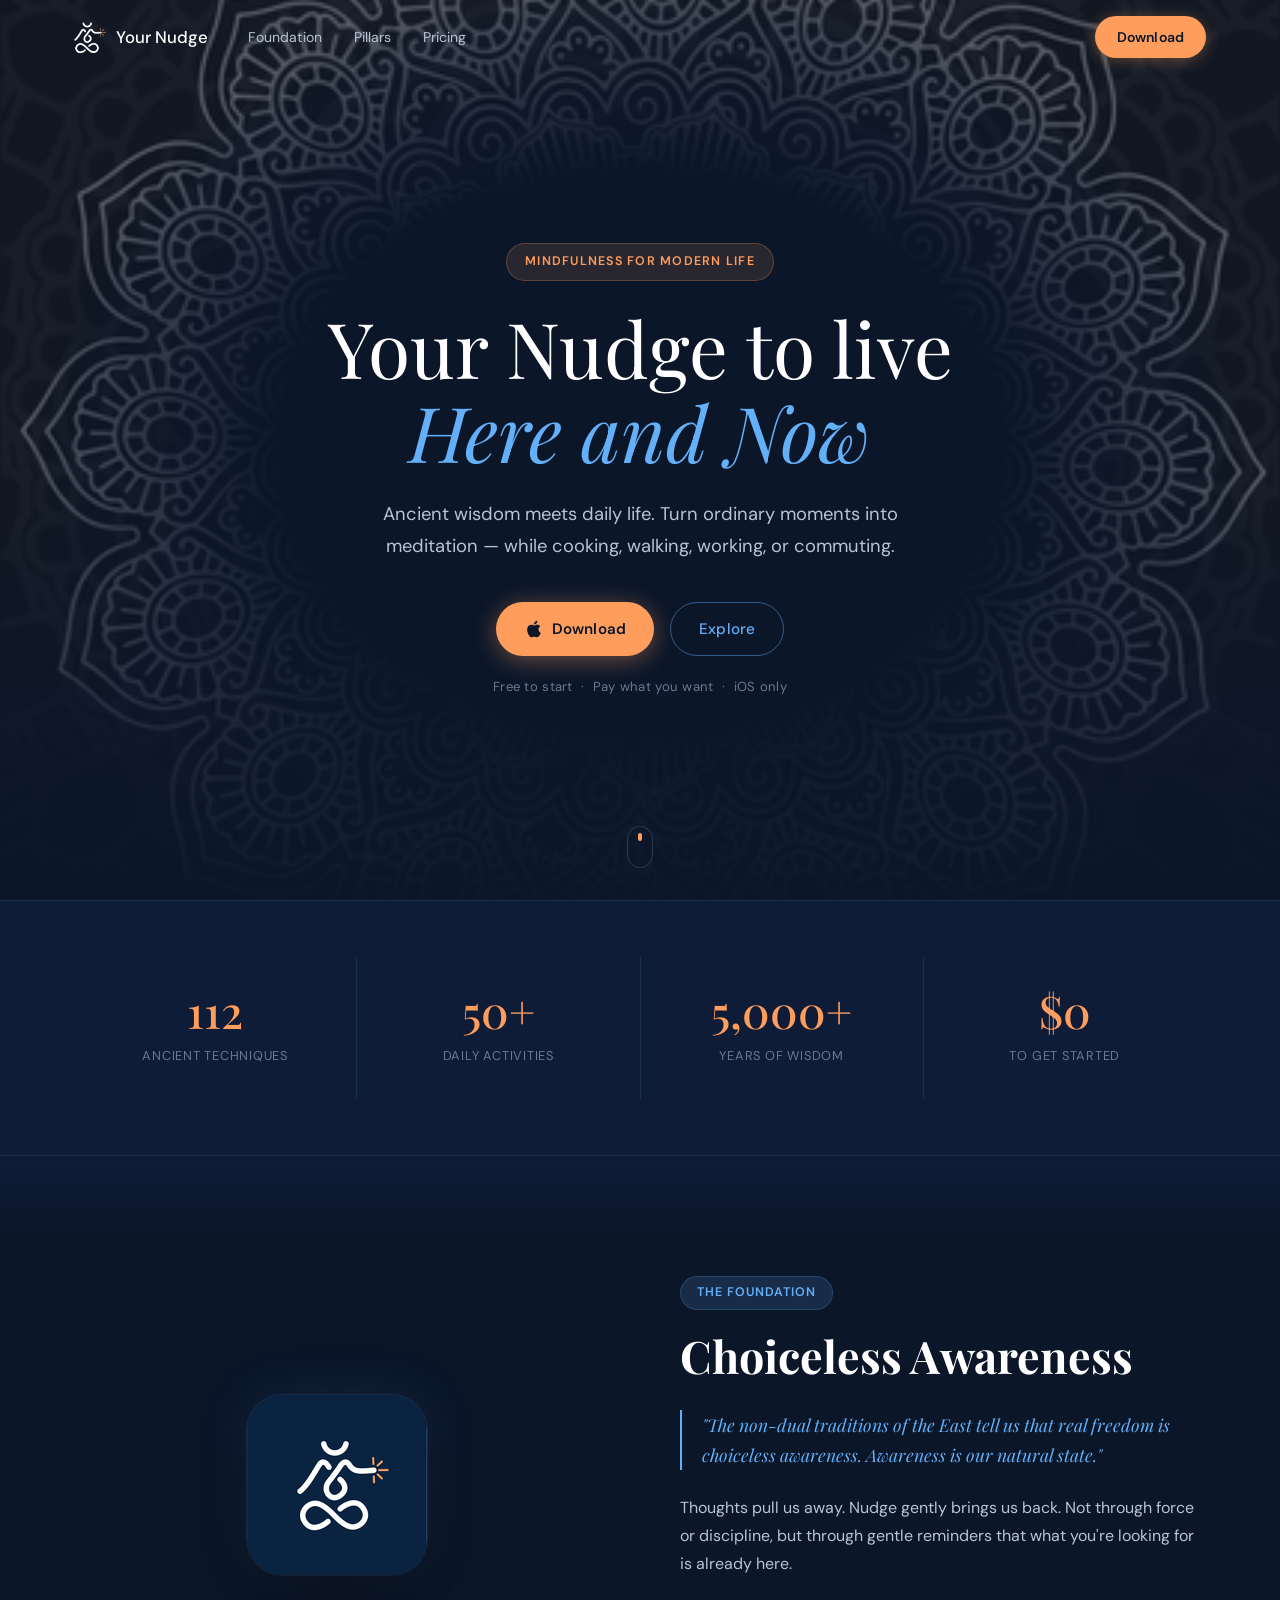
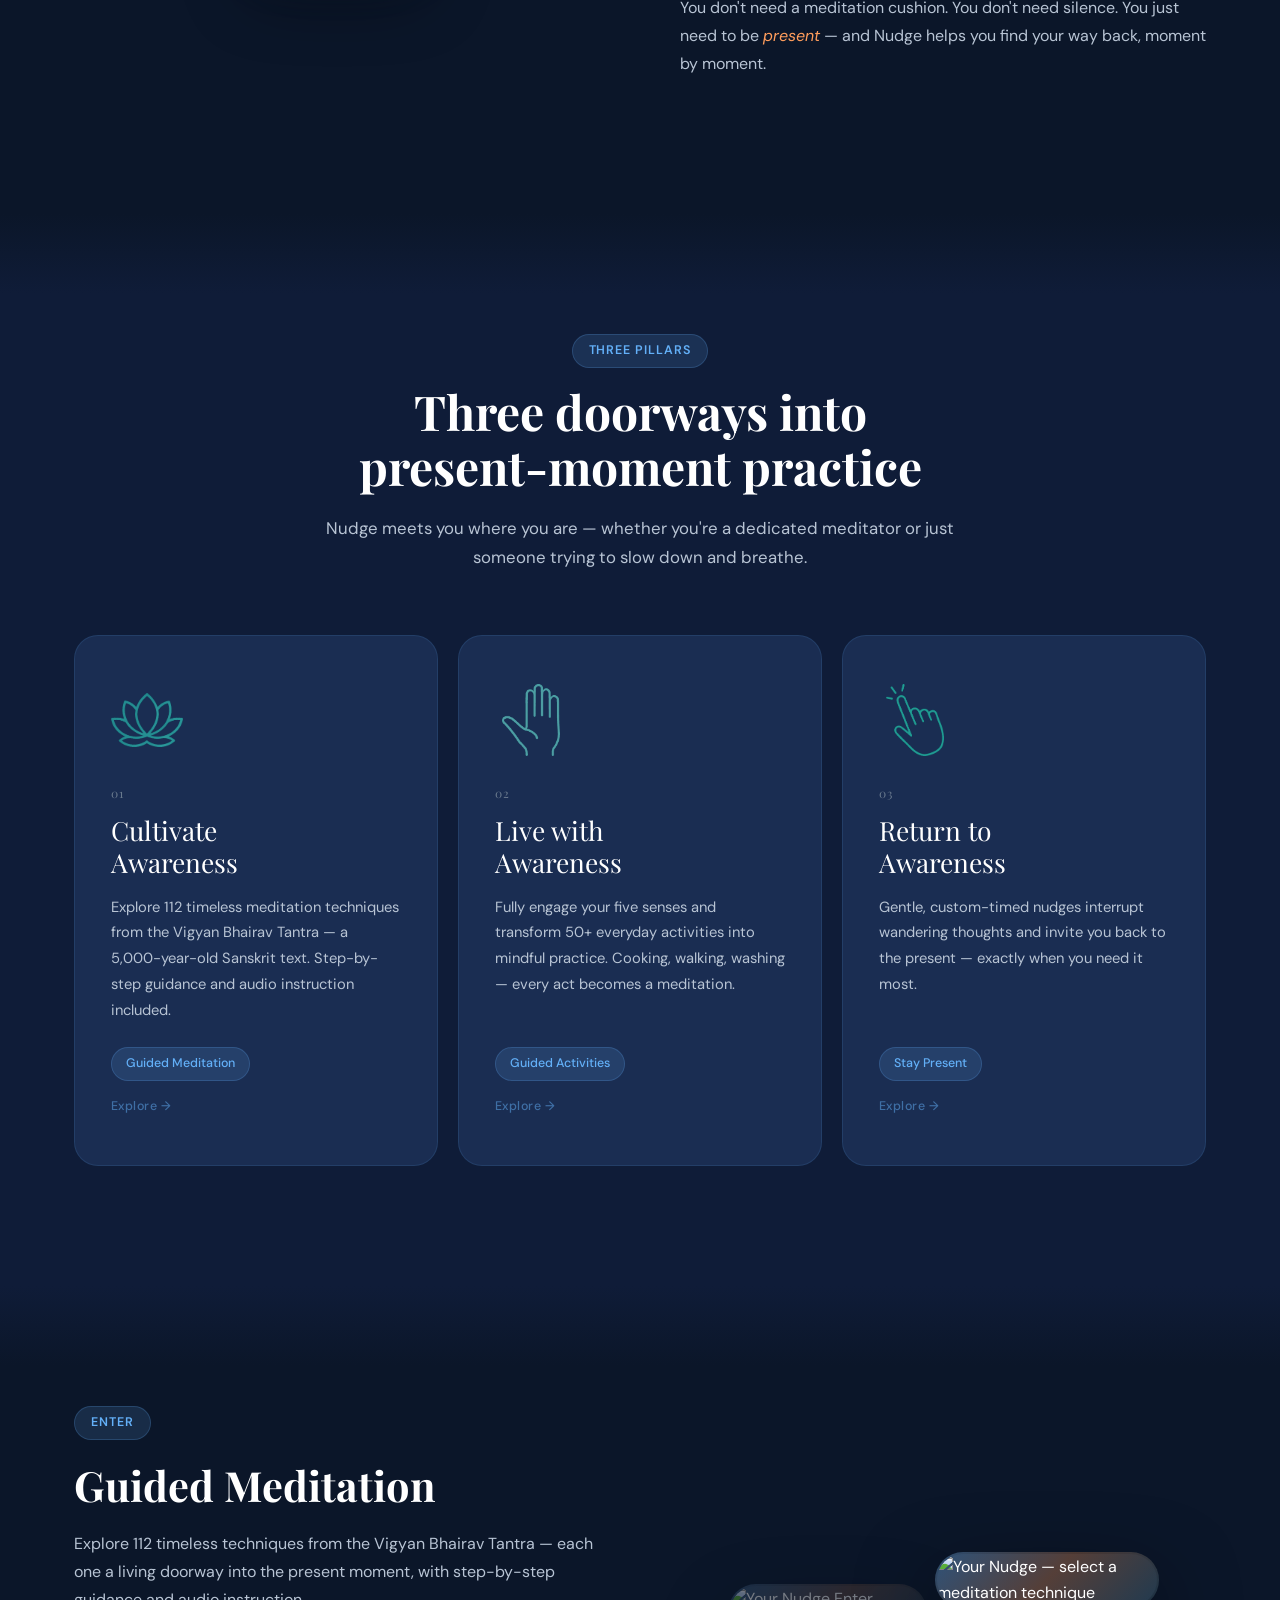
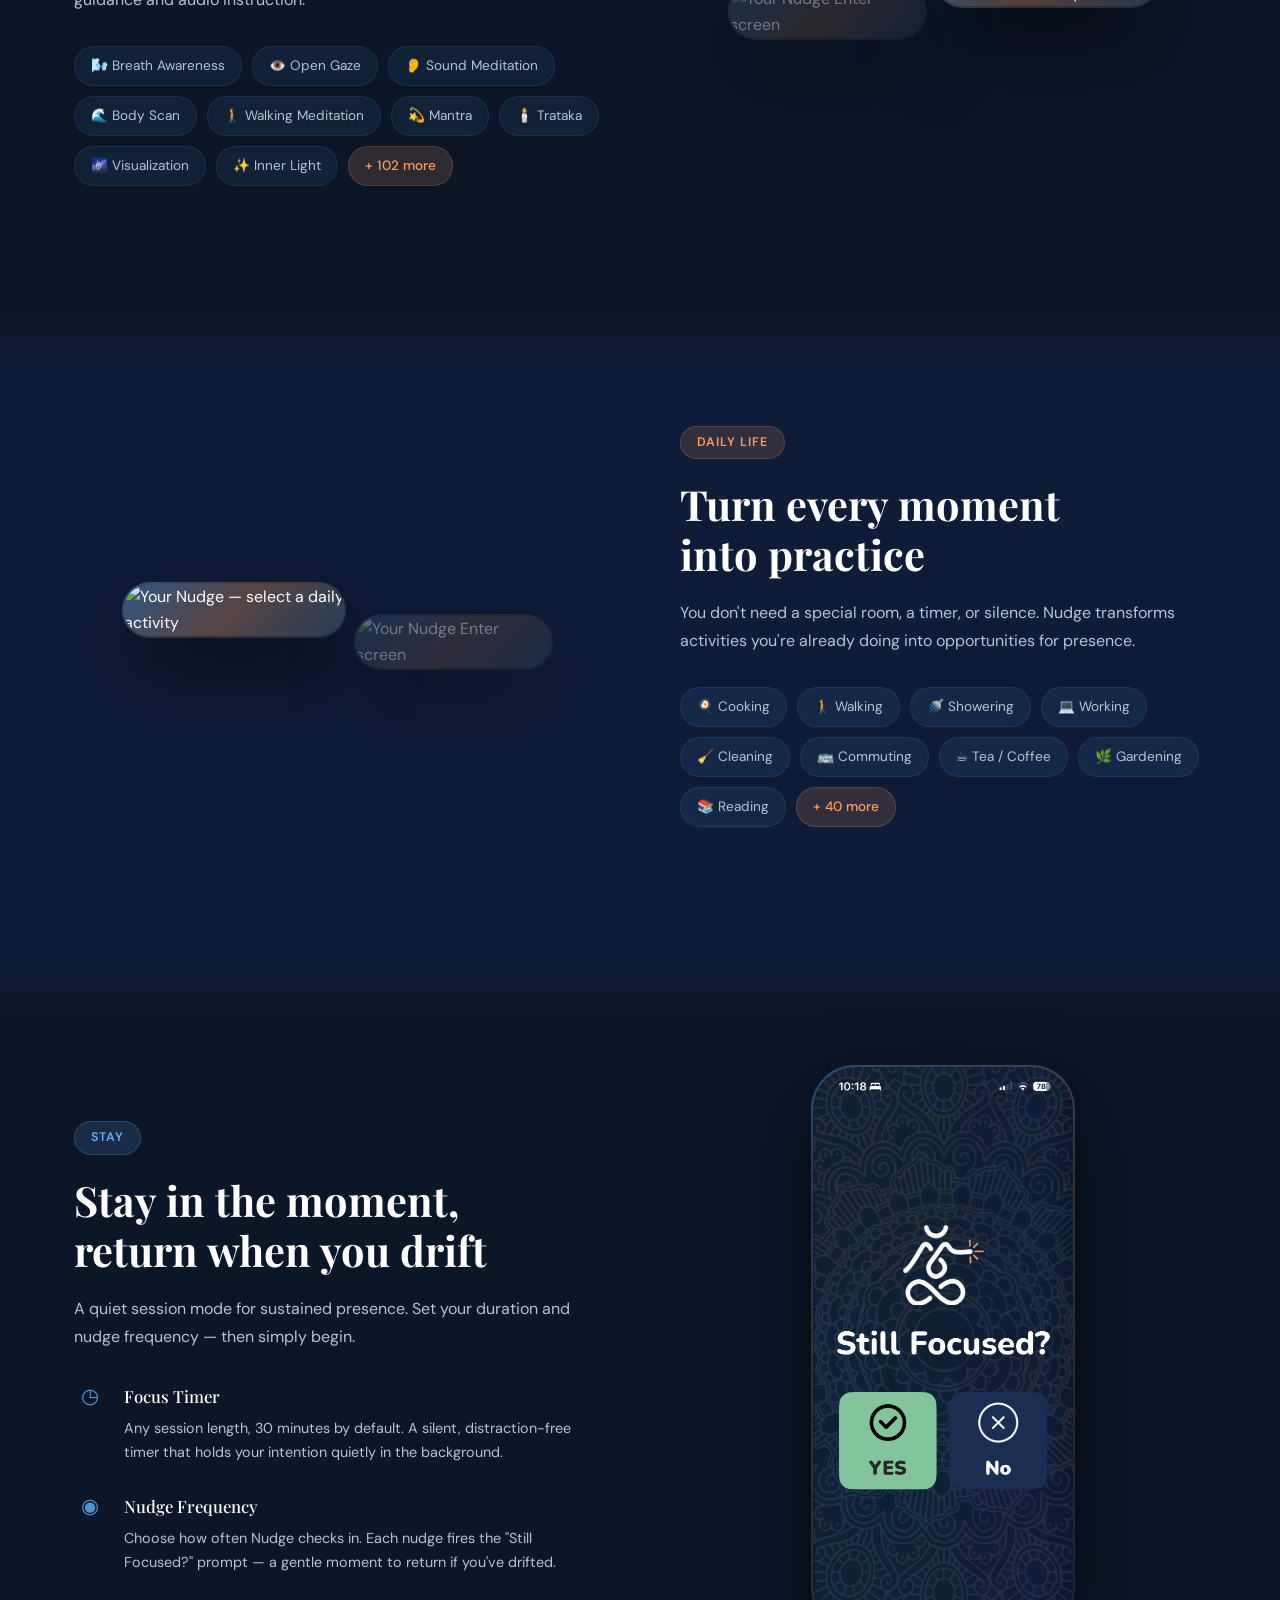
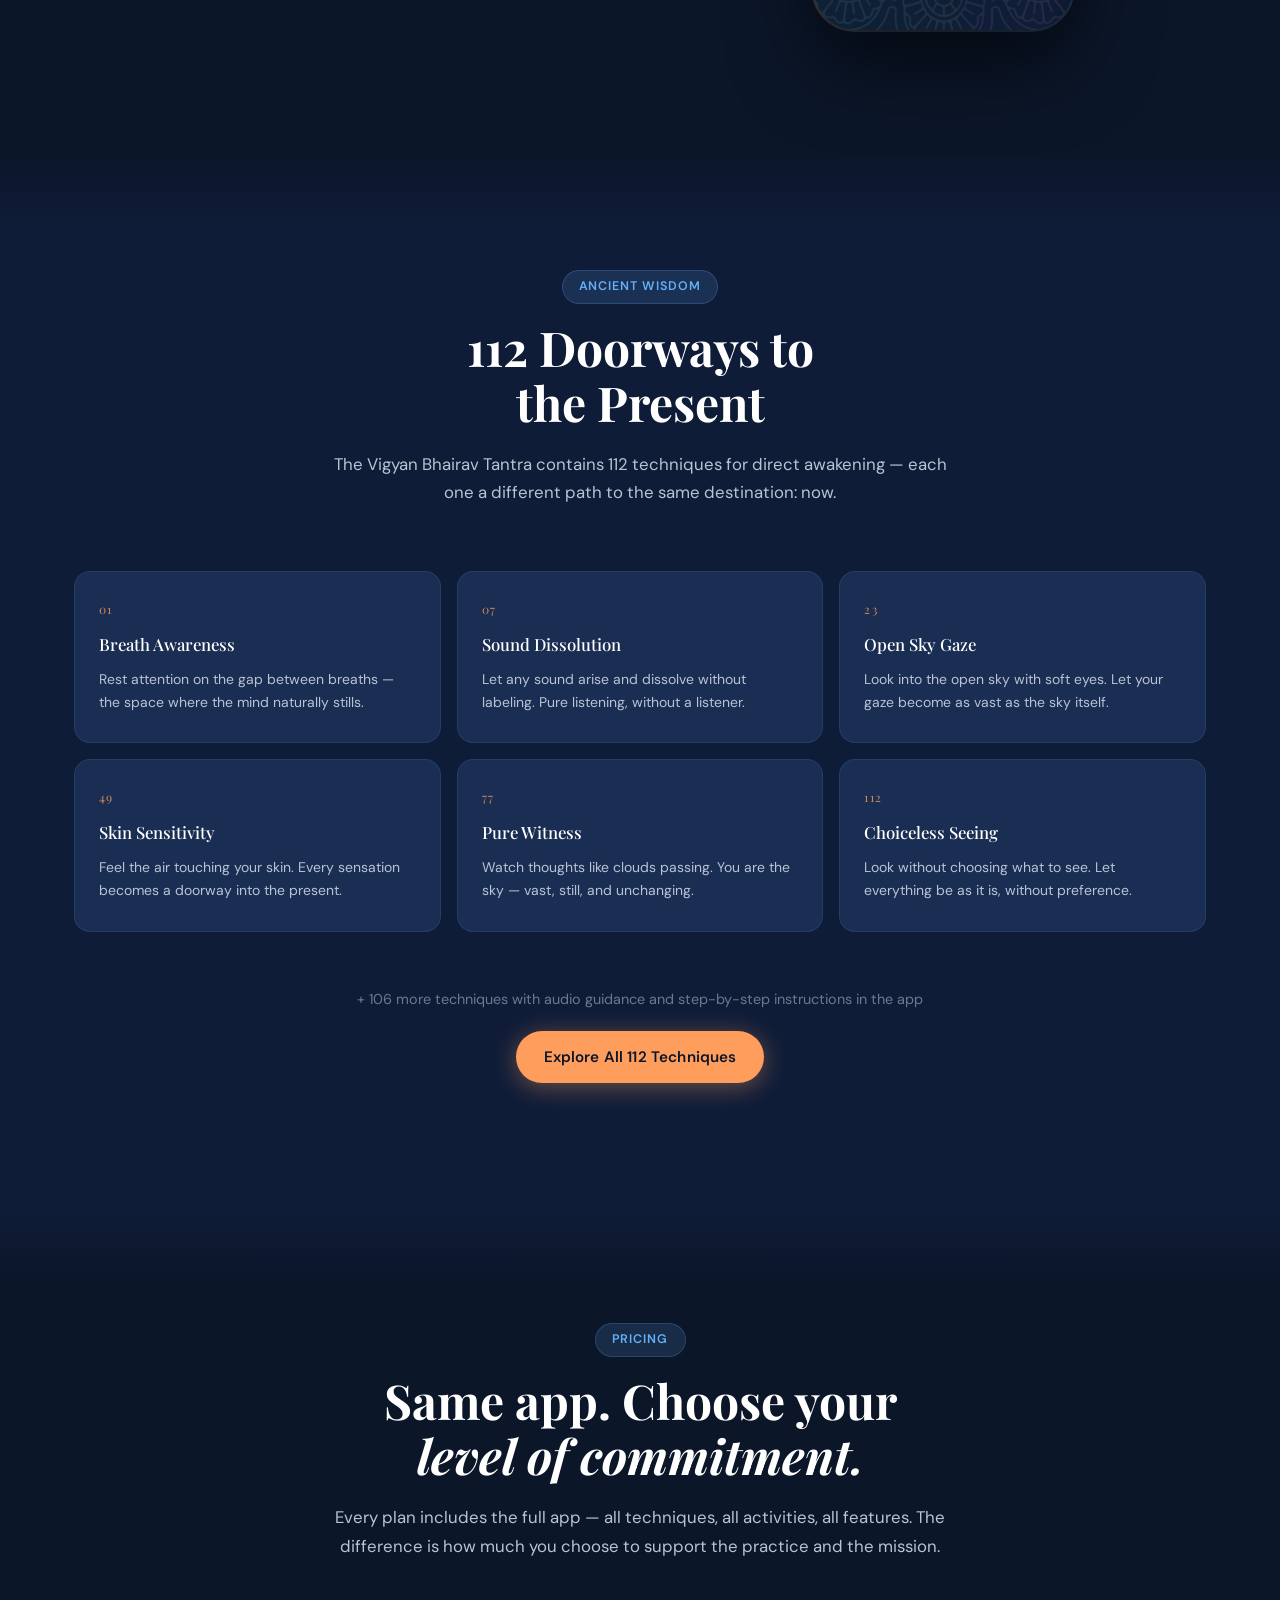
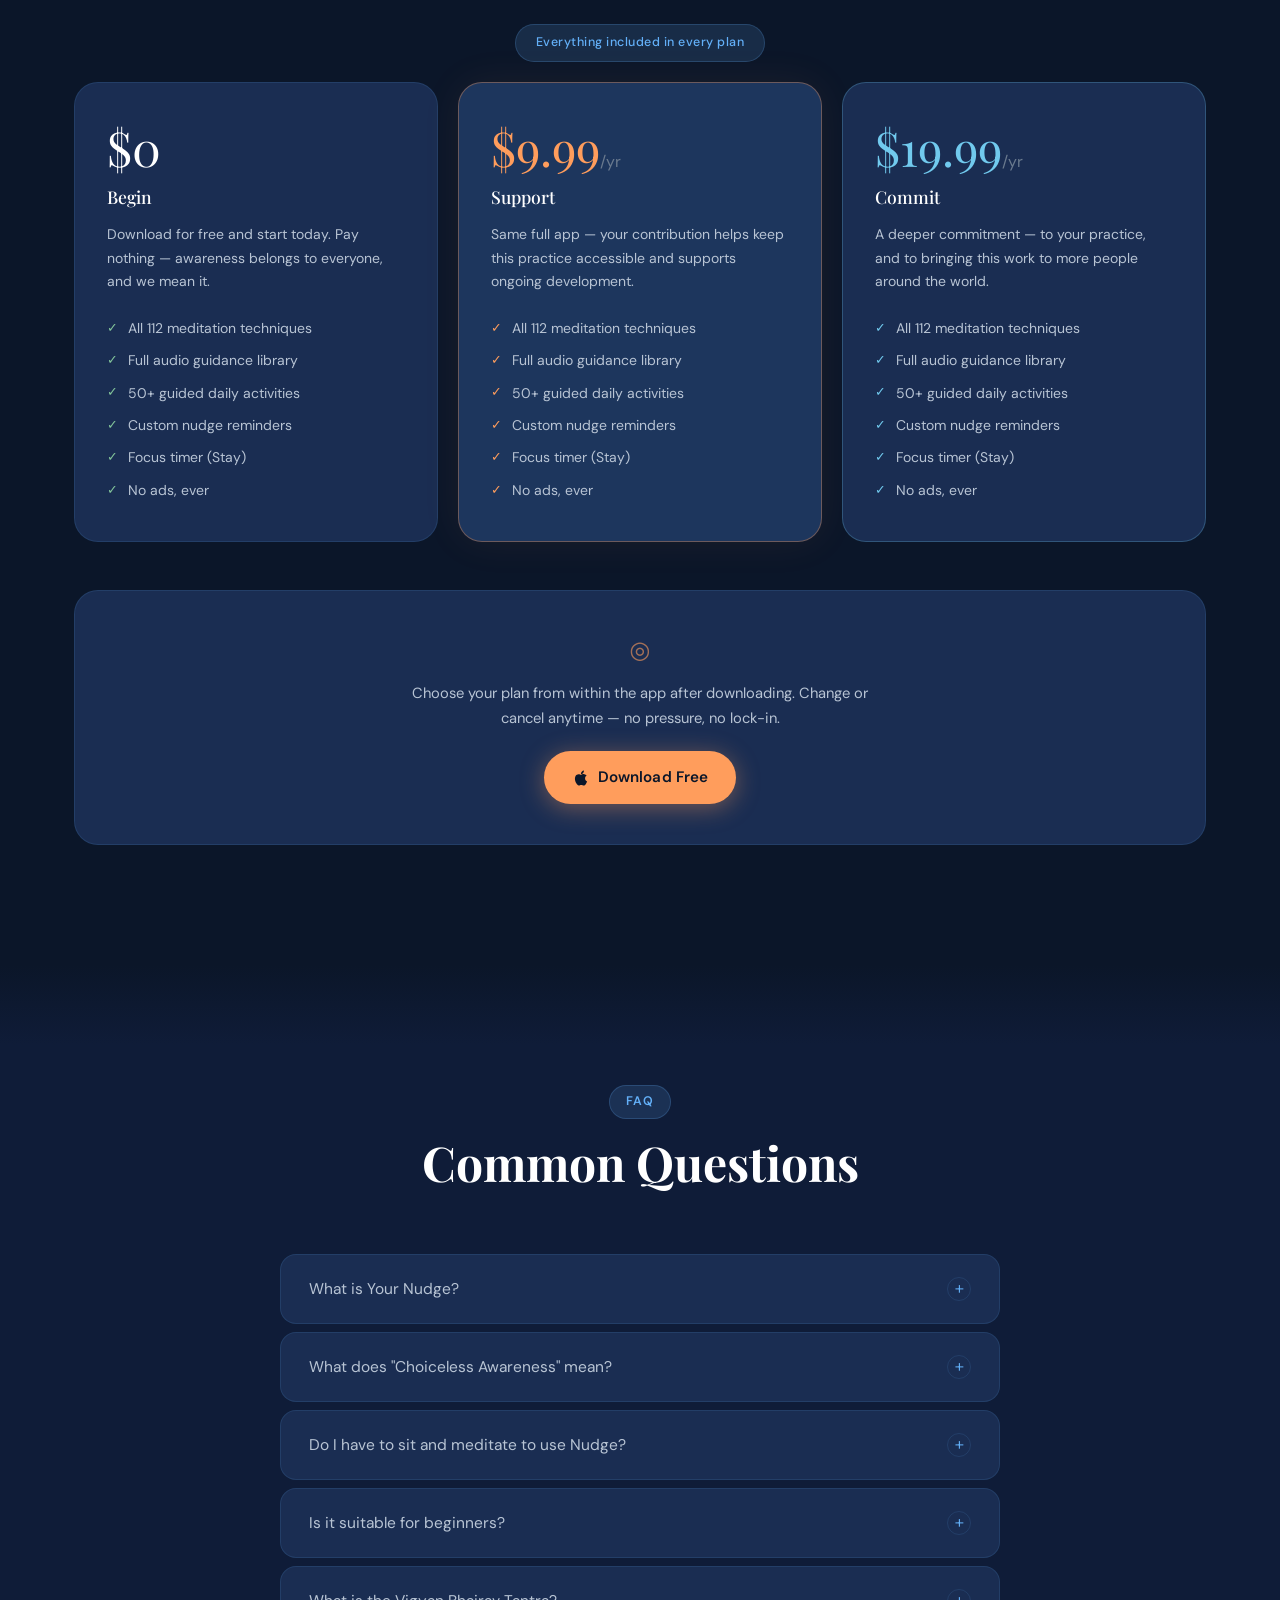
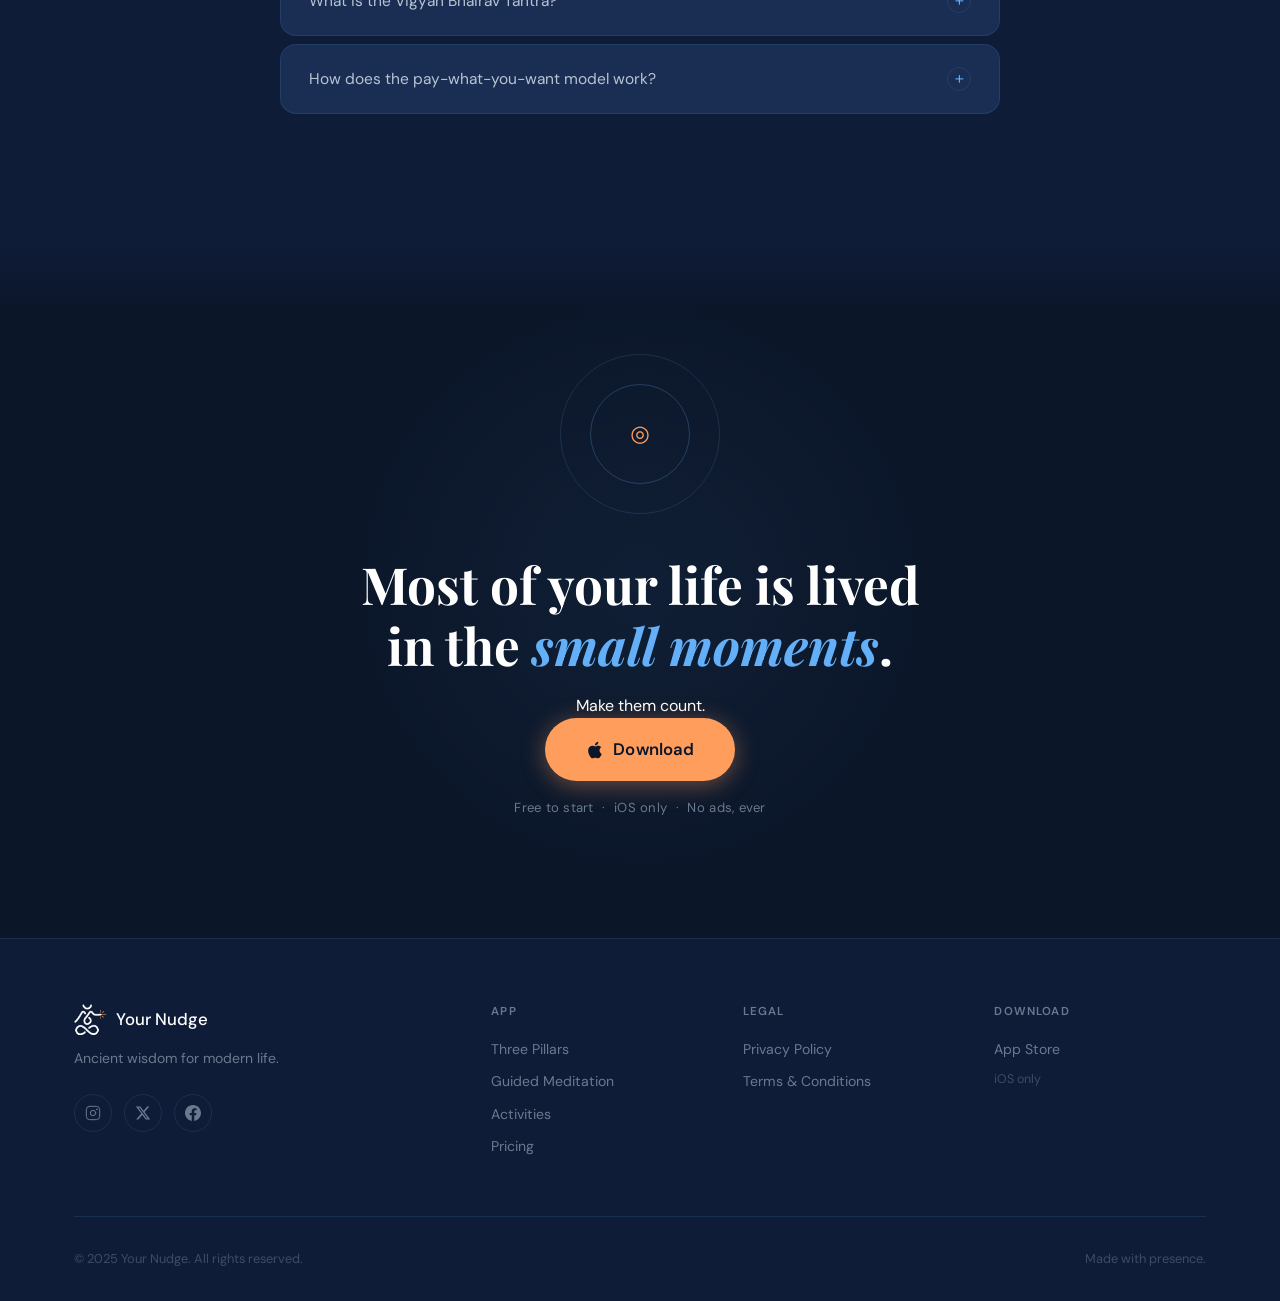
==== commit a2ef1f50: "Simplify nav to Foundation/Pillars/Pricing; add privacy and terms pages Co-Authored-By: Claude Sonne" ====
--- a/index.html
+++ b/index.html
@@ -25,7 +25,6 @@
       <ul class="nav__links">
         <li><a href="#foundation" class="nav__link">Foundation</a></li>
         <li><a href="#pillars" class="nav__link">Pillars</a></li>
-        <li><a href="#techniques" class="nav__link">Ancient Wisdom</a></li>
         <li><a href="#pricing" class="nav__link">Pricing</a></li>
       </ul>
       <a href="https://apps.apple.com/us/app/your-nudge/id6739236420" class="btn btn--nav" target="_blank" rel="noopener">Download</a>
@@ -40,7 +39,6 @@
     <ul>
       <li><a href="#foundation">Foundation</a></li>
       <li><a href="#pillars">Pillars</a></li>
-      <li><a href="#techniques">Ancient Wisdom</a></li>
       <li><a href="#pricing">Pricing</a></li>
       <li><a href="https://apps.apple.com/us/app/your-nudge/id6739236420" target="_blank" rel="noopener">Download</a></li>
     </ul>
